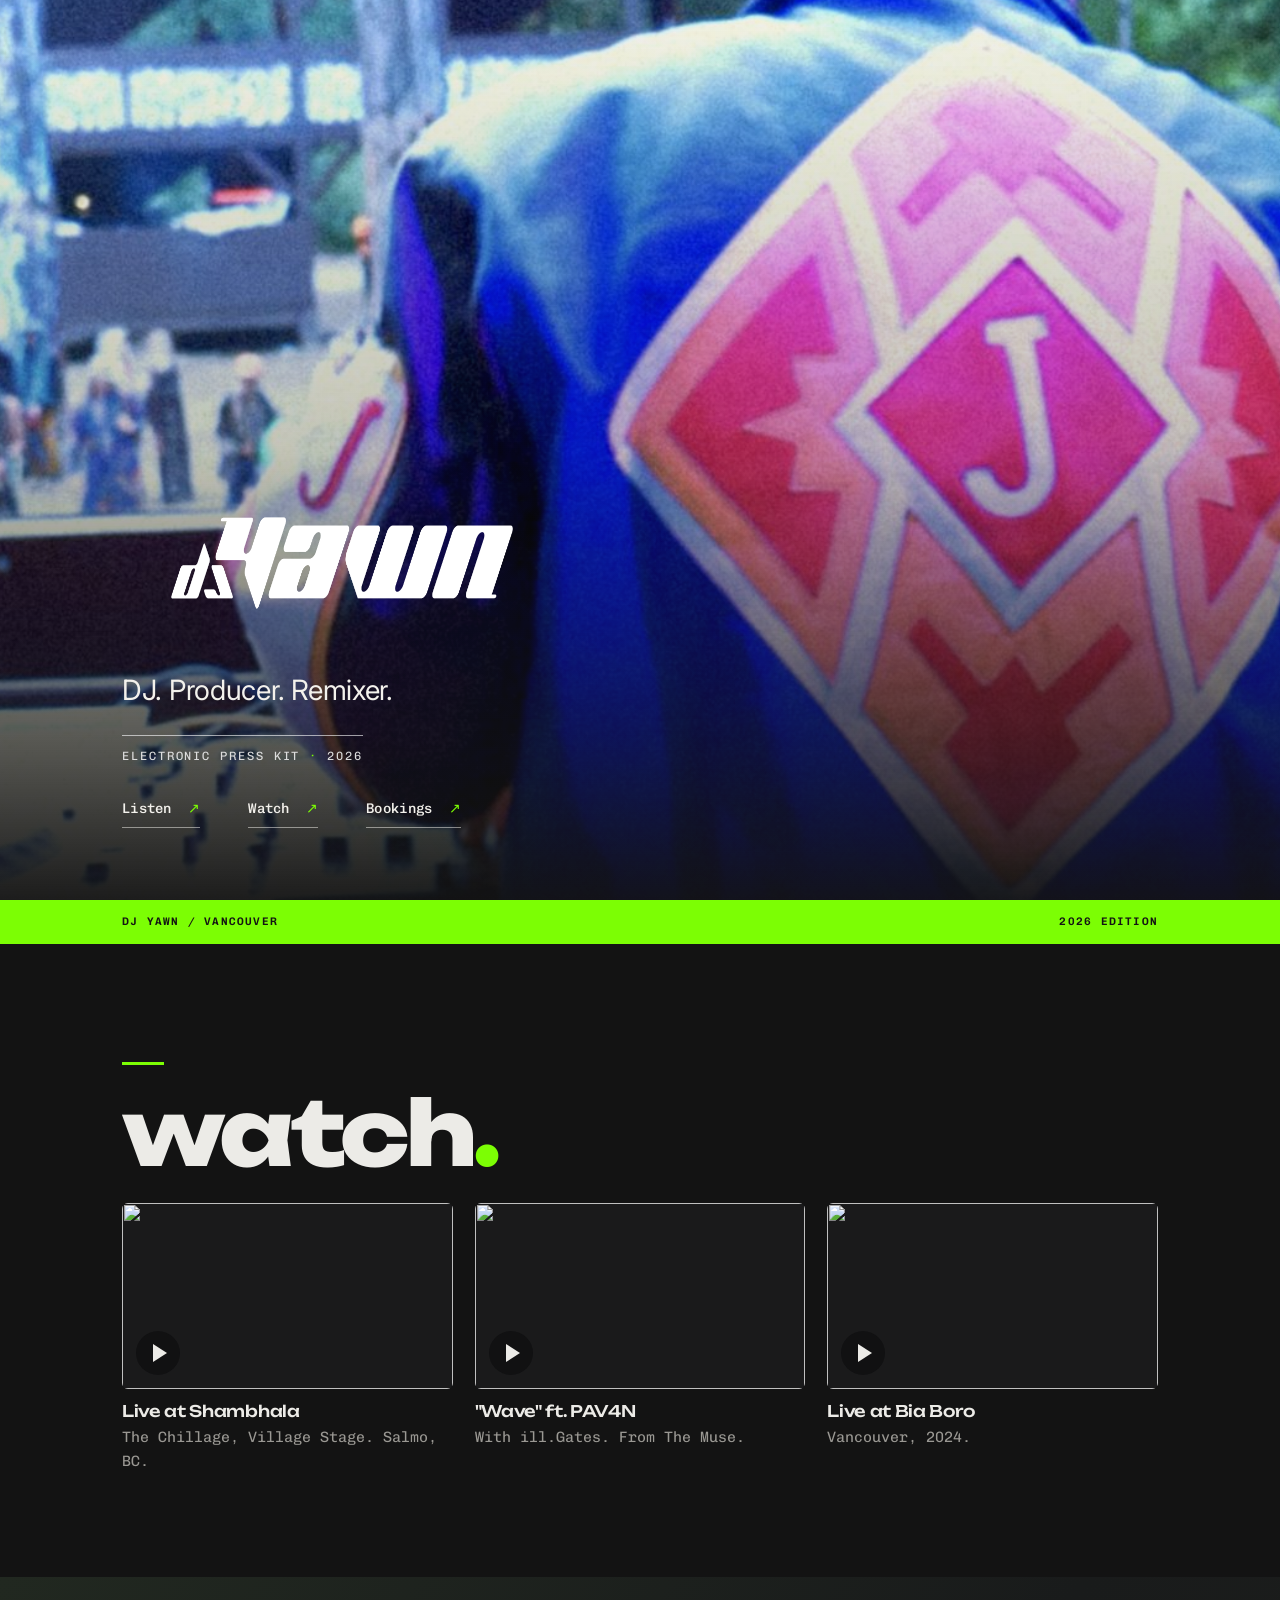
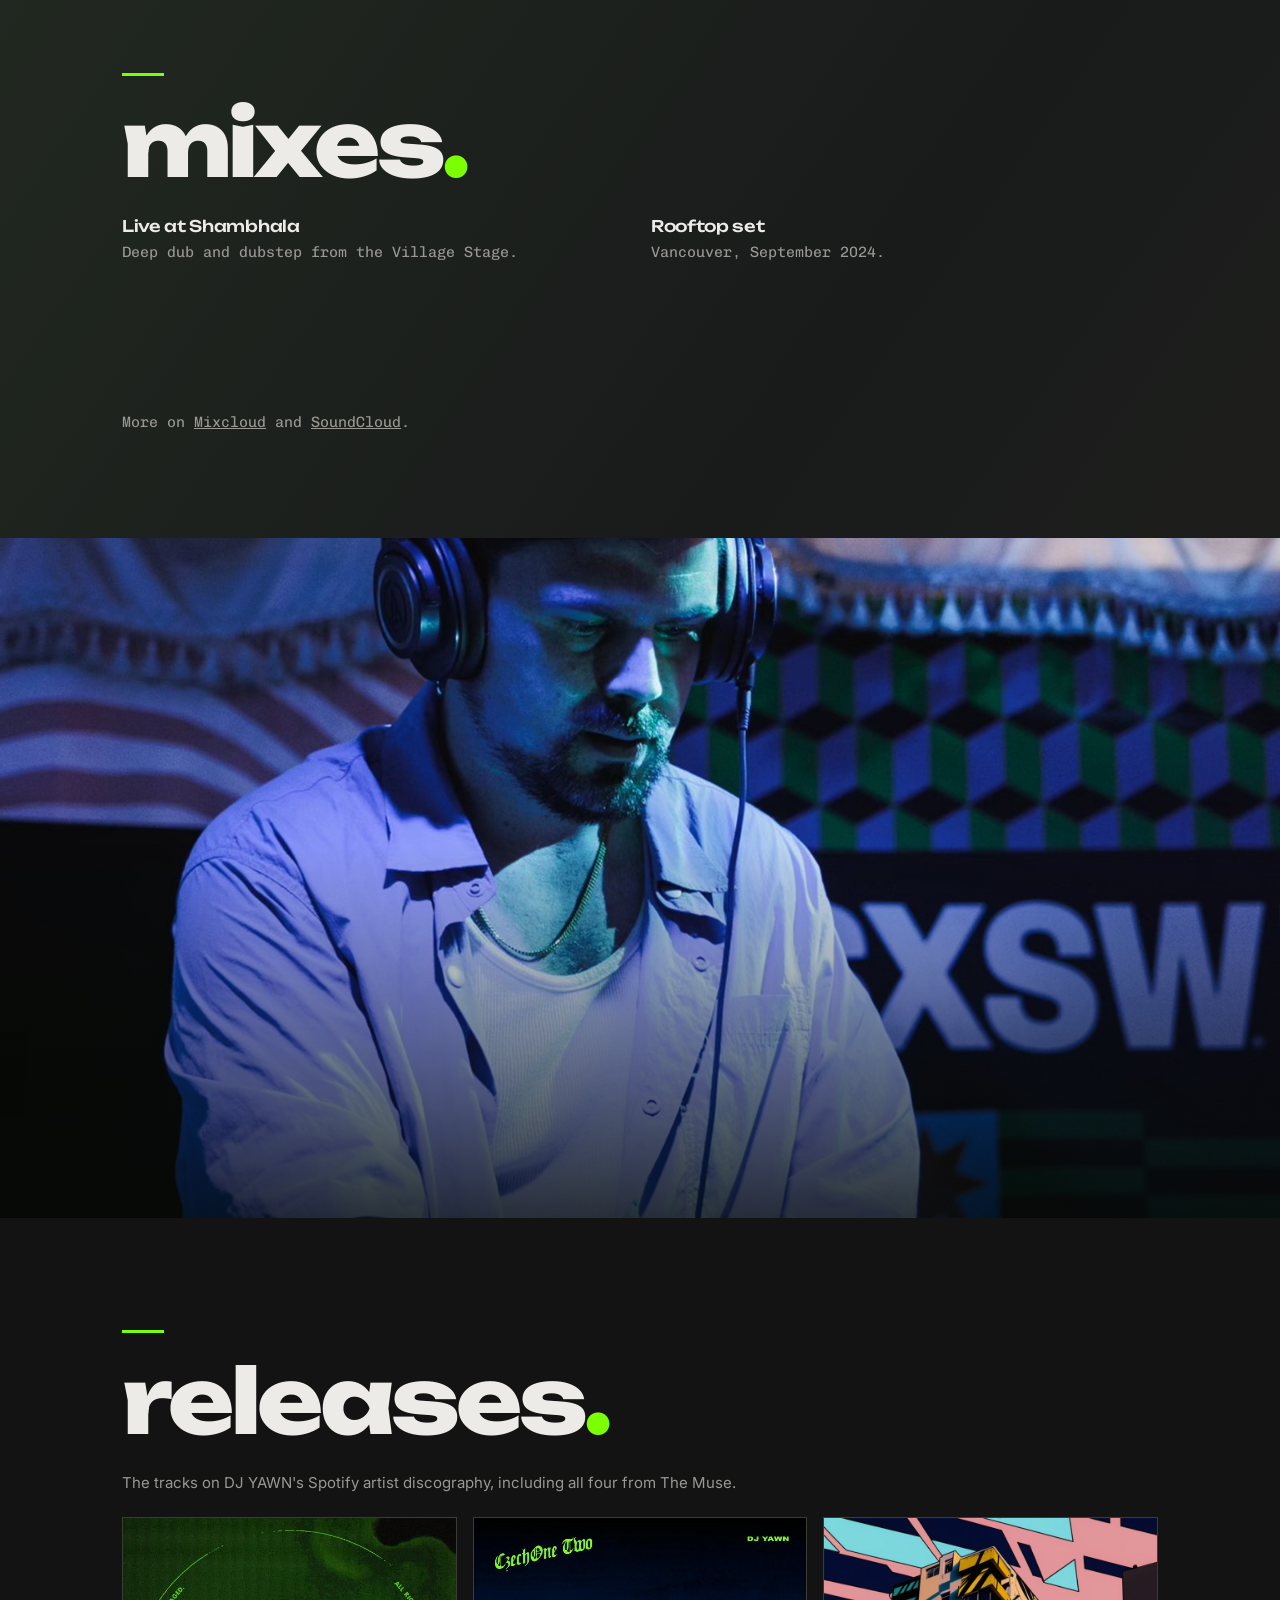
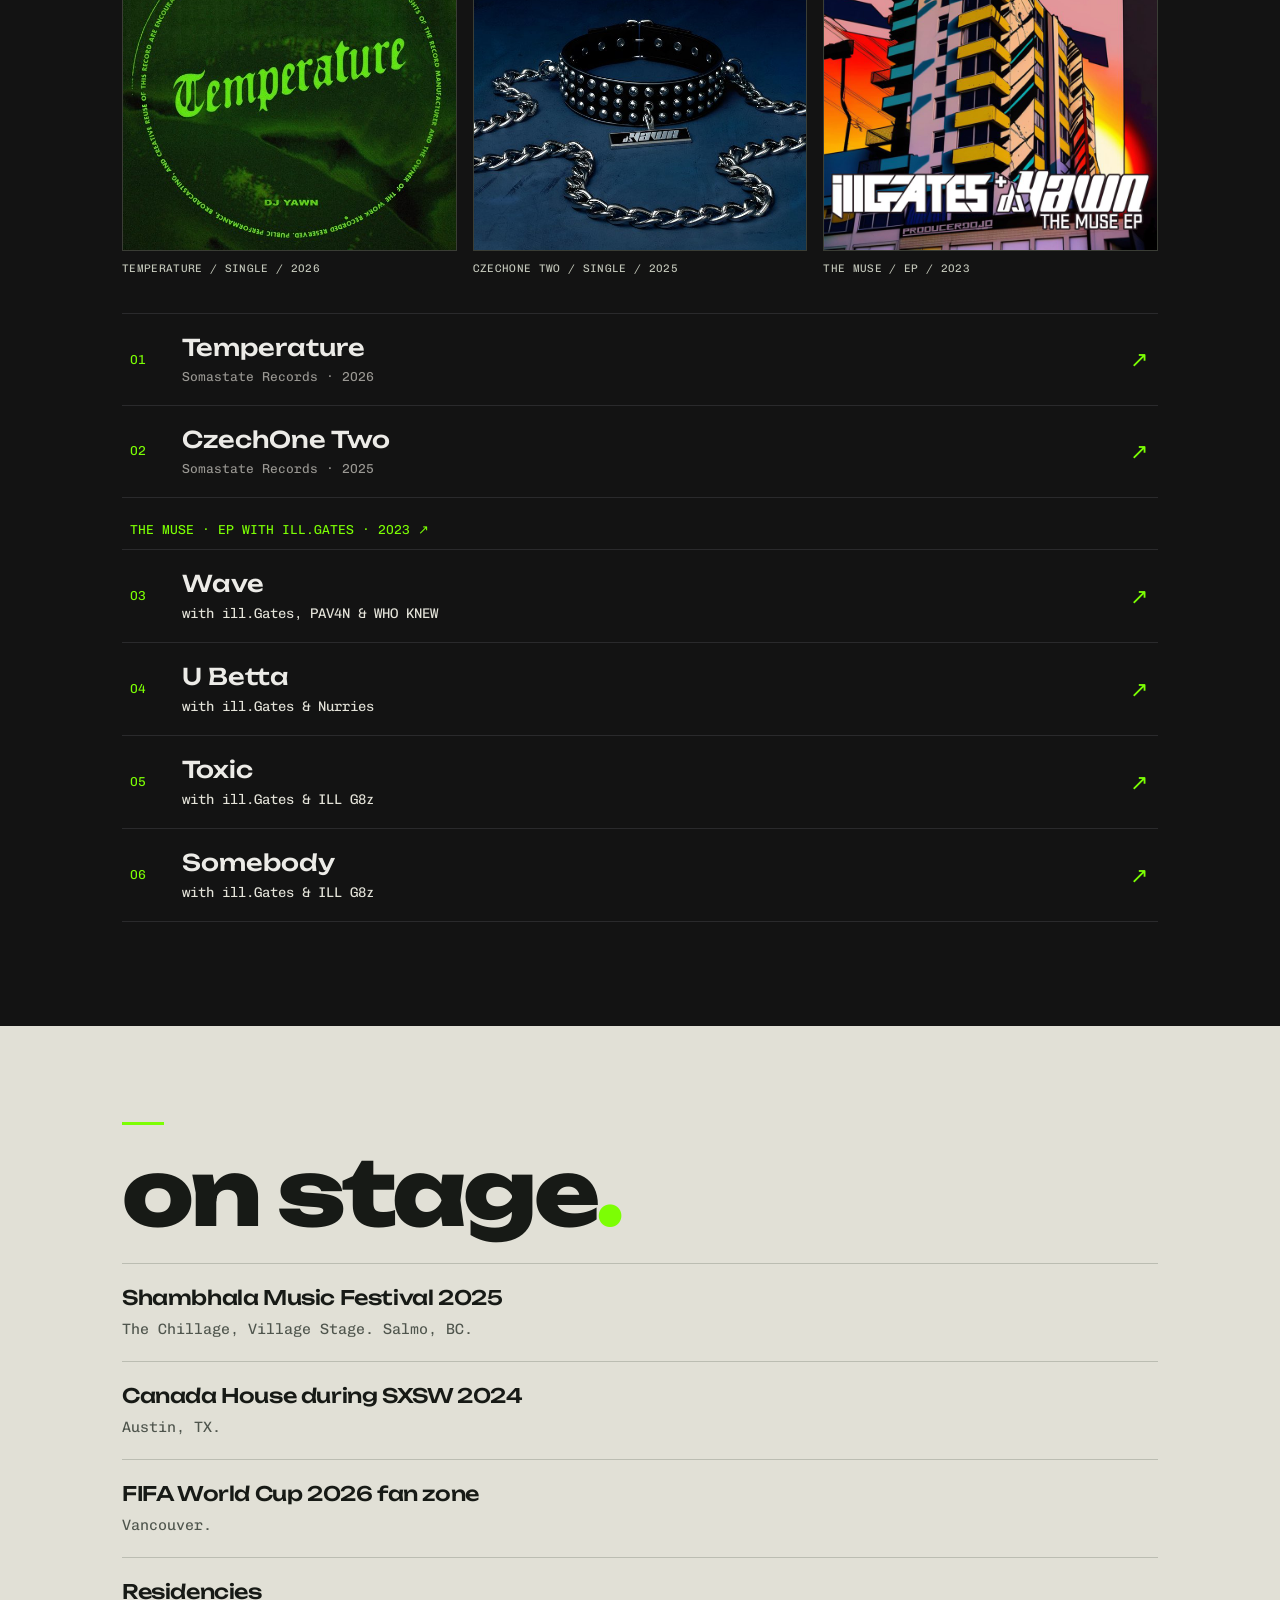
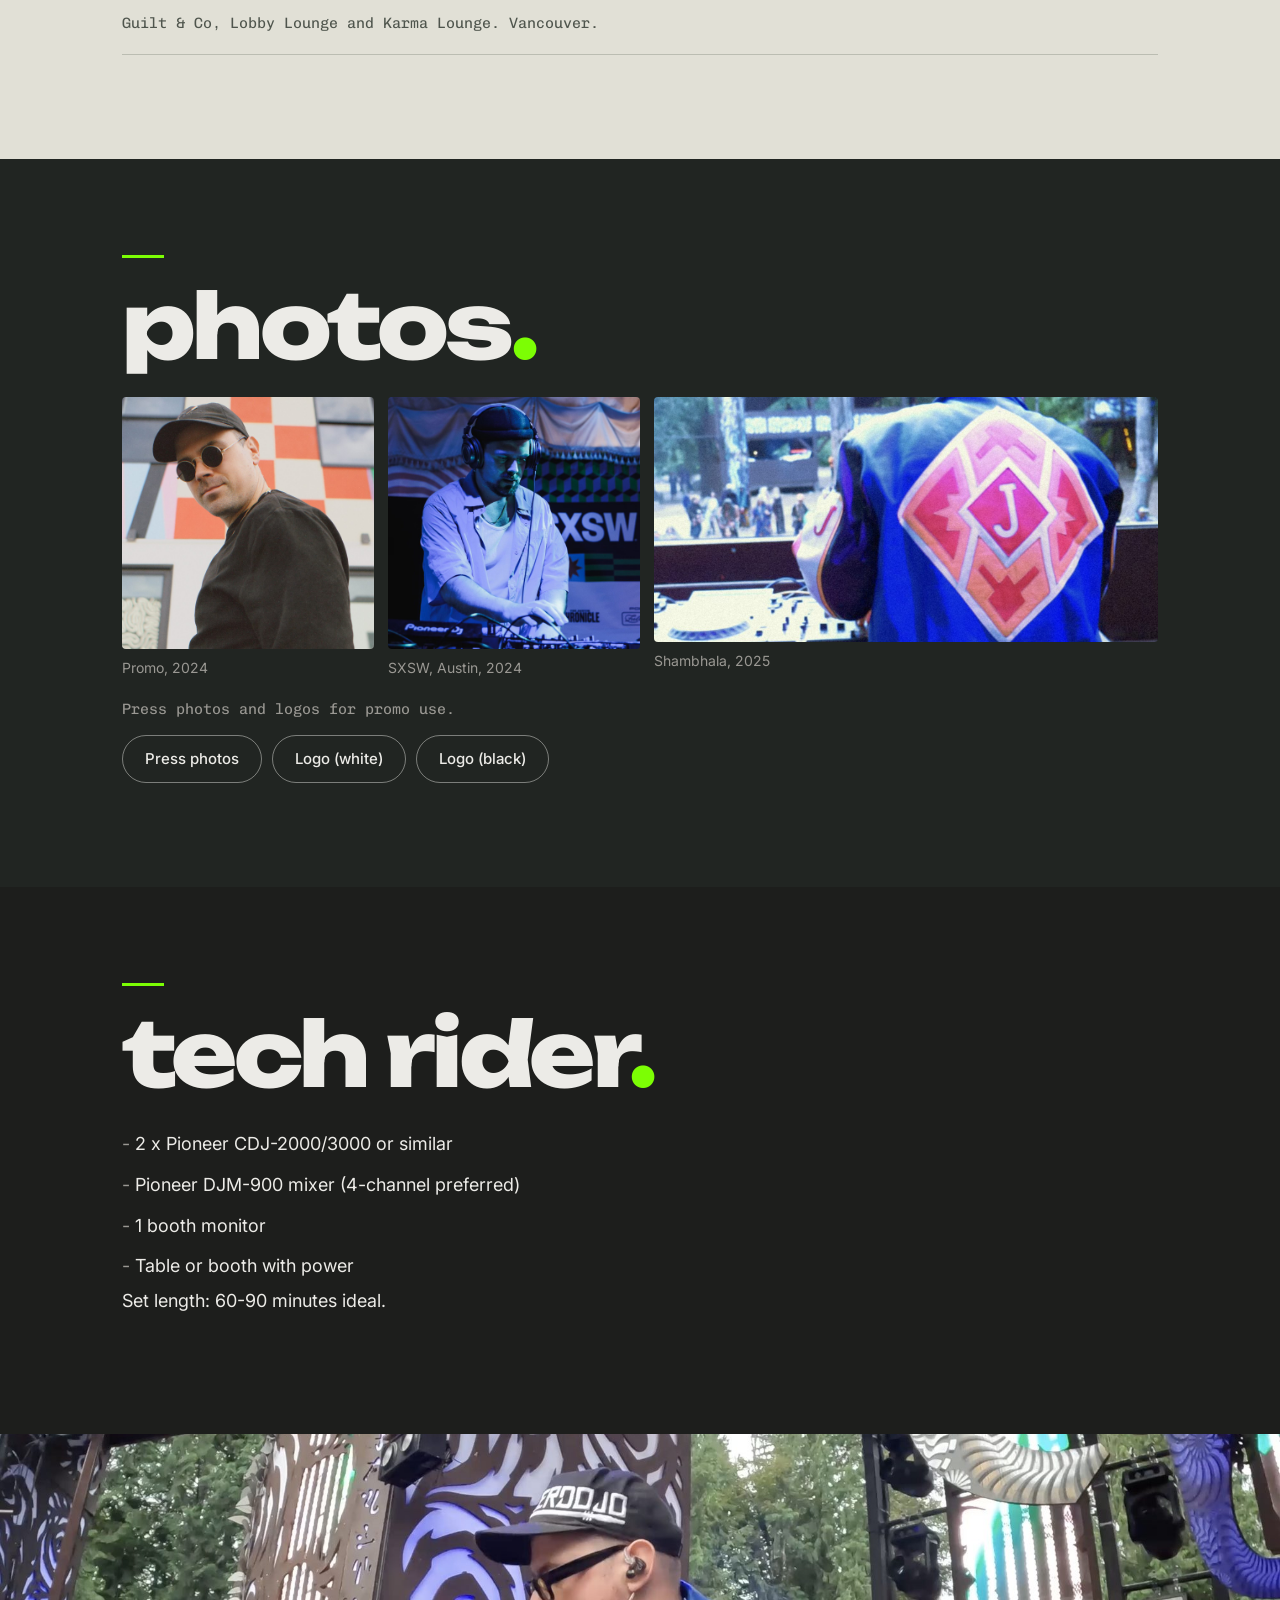
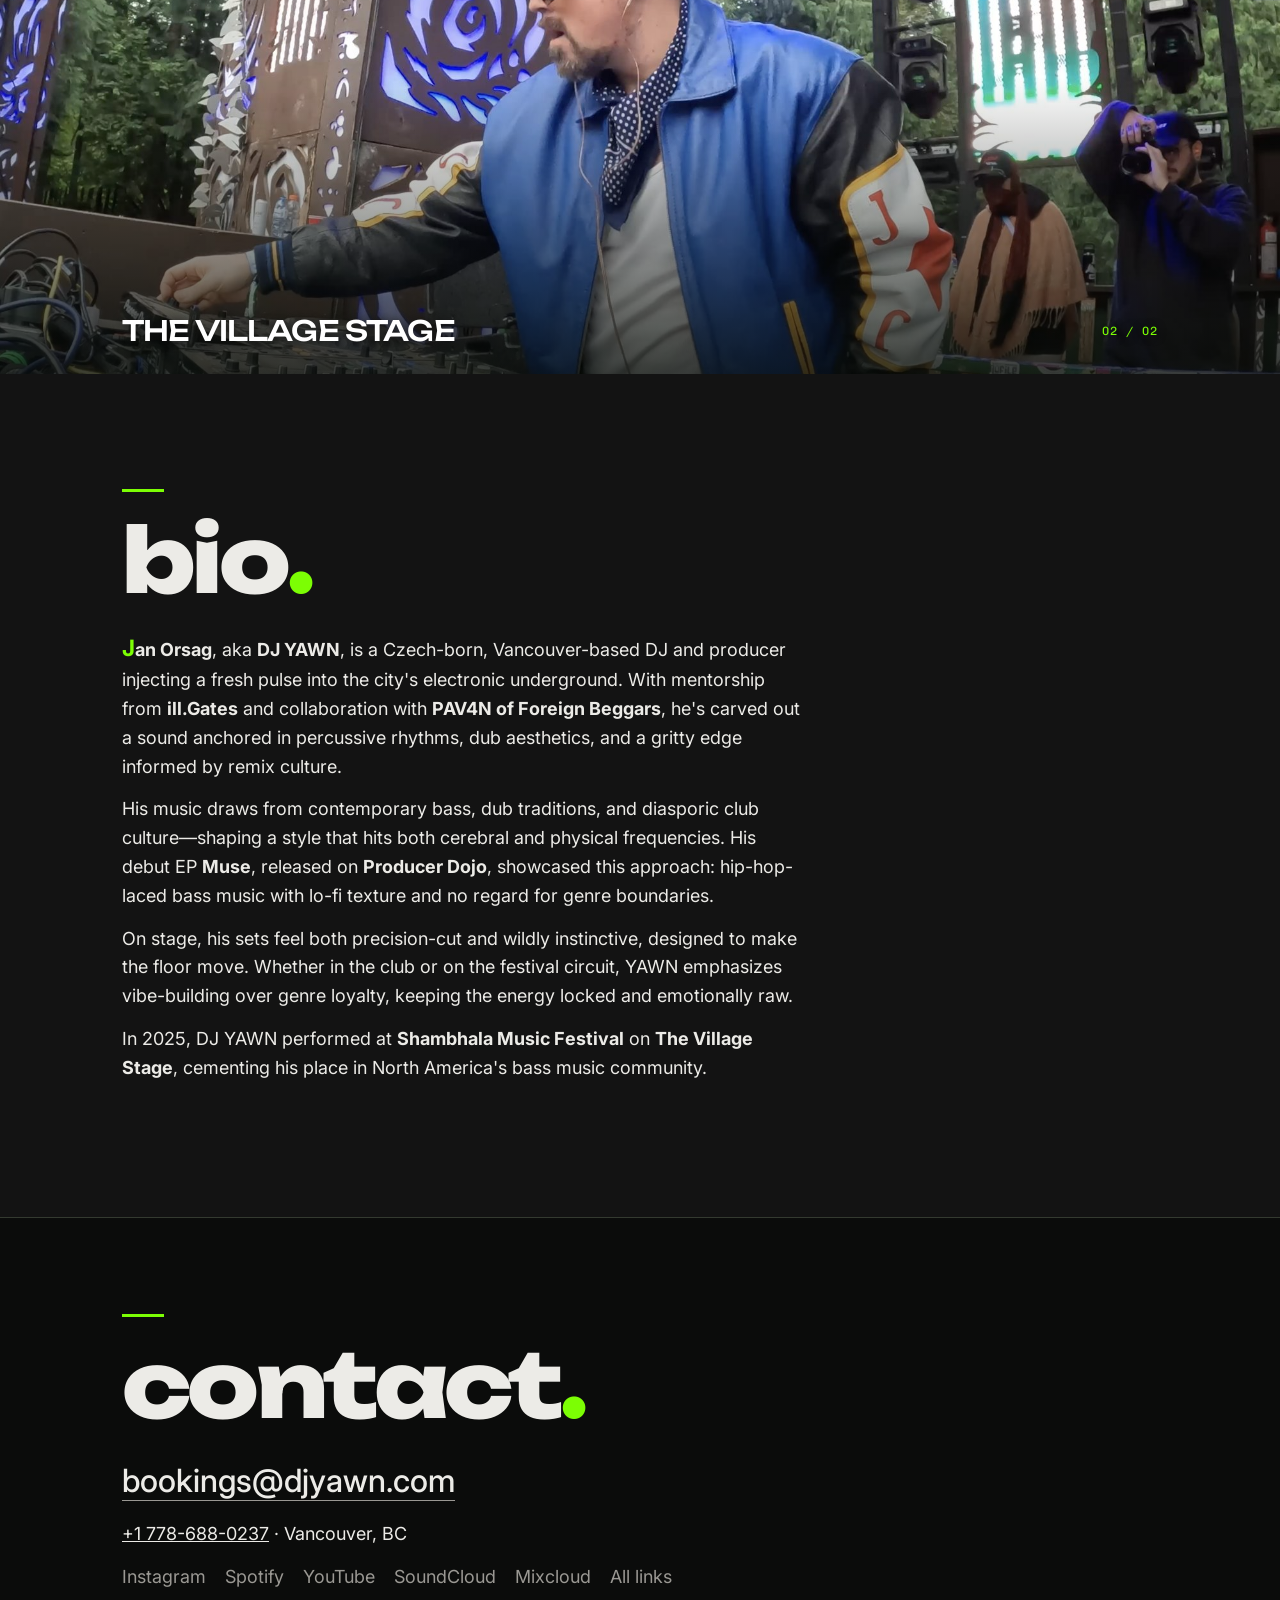
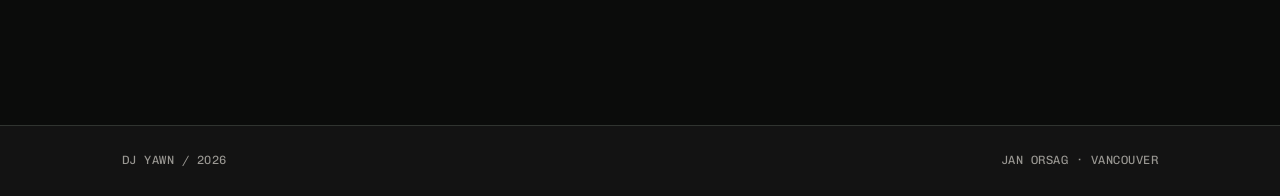
==== index.html @ 3540c104 "Remove On the decks caption from SXSW photo break Removed the photo break label from the DJ YAWN per" ====
<!doctype html>
<html lang="en">
<head>
  <meta charset="utf-8">
  <meta name="viewport" content="width=device-width, initial-scale=1">
  <title>DJ YAWN | Electronic Press Kit 2026</title>
  <meta name="description" content="DJ YAWN | Electronic Press Kit 2026. DJ. Producer. Remixer. Music production since 2010. Music, live sets, photos, rider and bookings.">
  <meta property="og:title" content="DJ YAWN | Electronic Press Kit 2026">
  <meta property="og:description" content="DJ. Producer. Remixer. Vancouver. Music production since 2010. Music, live sets, photos, rider and bookings.">
  <meta property="og:image" content="https://epk.djyawn.com/images/web/12-og-epk-2026.jpg">
  <meta property="og:image:width" content="1200">
  <meta property="og:image:height" content="630">
  <meta property="og:type" content="website">
  <meta name="twitter:card" content="summary_large_image">
  <meta name="theme-color" content="#0e0e0f">
  <link rel="icon" type="image/png" href="images/icons/YAWN Favicon.png">
  <link rel="preconnect" href="https://fonts.googleapis.com">
  <link rel="preconnect" href="https://fonts.gstatic.com" crossorigin>
  <link href="https://fonts.googleapis.com/css2?family=Unbounded:wght@500;800&family=Chivo+Mono:wght@300;400&family=Inter:wght@400;500;600&display=swap" rel="stylesheet">
  <link rel="stylesheet" href="style.css?v=4">
</head>
<body>

<header class="hero">
  <img class="hero-img" src="images/web/hero-jacket.jpg" alt="DJ YAWN in his J jacket at the decks, Shambhala 2025">
  <div class="hero-shade"></div>
  <div class="hero-text wrap">
    <img class="logo" src="images/logo/logo-white.png" alt="DJ YAWN">
    <p class="line">DJ. Producer. Remixer.</p>
    <p class="hero-edition">Electronic press kit <span>·</span> 2026</p>
    <nav class="hero-nav" aria-label="Explore press kit">
      <a href="#listen">Listen <span aria-hidden="true">↗</span></a>
      <a href="#watch">Watch <span aria-hidden="true">↗</span></a>
      <a href="mailto:bookings@djyawn.com">Bookings <span aria-hidden="true">↗</span></a>
    </nav>
  </div>
</header>

<main>
  <div class="edition-bar" aria-label="Press kit edition"><span>DJ YAWN / VANCOUVER</span><span>2026 EDITION</span></div>




  <section class="wrap" id="watch">
    <h2>Watch</h2>
    <div class="videos">
      <a class="video" href="https://www.youtube.com/watch?v=6DsUIGjuUIY" target="_blank" rel="noopener">
        <span class="thumb"><img src="https://img.youtube.com/vi/6DsUIGjuUIY/maxresdefault.jpg" alt="" loading="lazy"><i class="play"></i></span>
        <span class="cap"><b>Live at Shambhala</b>The Chillage, Village Stage. Salmo, BC.</span>
      </a>
      <a class="video" href="https://www.youtube.com/watch?v=wLp3BH0ySVg" target="_blank" rel="noopener">
        <span class="thumb"><img src="https://img.youtube.com/vi/wLp3BH0ySVg/maxresdefault.jpg" alt="" loading="lazy"><i class="play"></i></span>
        <span class="cap"><b>"Wave" ft. PAV4N</b>With ill.Gates. From The Muse.</span>
      </a>
      <a class="video" href="https://www.youtube.com/watch?v=vKWIeJe2o0I&amp;t=1232s" target="_blank" rel="noopener">
        <span class="thumb"><img src="https://img.youtube.com/vi/vKWIeJe2o0I/maxresdefault.jpg" alt="" loading="lazy"><i class="play"></i></span>
        <span class="cap"><b>Live at Bia Boro</b>Vancouver, 2024.</span>
      </a>
    </div>
  </section>

  <section class="wrap" id="listen">
    <h2>Mixes</h2>
    <div class="mixes">
      <div class="mix">
        <p class="cap"><b>Live at Shambhala</b>Deep dub and dubstep from the Village Stage.</p>
        <iframe title="Live at Shambhala" width="100%" height="120" loading="lazy" src="https://www.mixcloud.com/widget/iframe/?hide_cover=1&amp;feed=%2Fdjyawn%2Fdj-yawn-live-shambhala-music-festival-2025-deep-dub%2F" frameborder="0"></iframe>
      </div>
      <div class="mix">
        <p class="cap"><b>Rooftop set</b>Vancouver, September 2024.</p>
        <iframe title="Rooftop set, Vancouver" width="100%" height="120" loading="lazy" src="https://www.mixcloud.com/widget/iframe/?hide_cover=1&amp;feed=%2Fdjyawn%2Fdj-yawn-rooftop-dj-set-vancouver-09-24%2F" frameborder="0"></iframe>
      </div>
    </div>
    <p class="more">More on <a href="https://www.mixcloud.com/djyawn/" target="_blank" rel="noopener">Mixcloud</a> and <a href="https://soundcloud.com/djyawn" target="_blank" rel="noopener">SoundCloud</a>.</p>
  </section>

  <div class="photo-break photo-break-stage" role="img" aria-label="DJ YAWN performing at SXSW, Austin"></div>

  <section class="wrap" id="releases">
    <h2>Releases</h2>
    <p class="release-intro">The tracks on DJ YAWN's Spotify artist discography, including all four from The Muse.</p>
    <div class="discography">
      <div class="release-art"><img src="images/web/temperature.jpg" alt="Temperature cover artwork" loading="lazy"><span>TEMPERATURE / SINGLE / 2026</span></div>
      <div class="release-art"><img src="images/web/czechone-two.jpg" alt="CzechOne Two cover artwork" loading="lazy"><span>CZECHONE TWO / SINGLE / 2025</span></div>
      <div class="release-art release-art-muse"><img src="images/web/the-muse.jpg" alt="The Muse EP cover artwork, with ill.Gates" loading="lazy"><span>THE MUSE / EP / 2023</span></div>
    </div>
    <div class="tracks">
      <a class="track" href="https://open.spotify.com/track/7DOW6BHUWyj5j8xY5vMHd5" target="_blank" rel="noopener"><span class="track-no">01</span><span><b>Temperature</b><small>Somastate Records · 2026</small></span><span class="track-arrow" aria-hidden="true">↗</span></a>
      <a class="track" href="https://open.spotify.com/track/1JbWLXmPv89l6wstsWLU0y" target="_blank" rel="noopener"><span class="track-no">02</span><span><b>CzechOne Two</b><small>Somastate Records · 2025</small></span><span class="track-arrow" aria-hidden="true">↗</span></a>
      <div class="track-group"><a href="https://open.spotify.com/album/76GpzfKup7MQlifwL4ZG2M" target="_blank" rel="noopener">THE MUSE · EP WITH ILL.GATES · 2023 ↗</a></div>
      <a class="track" href="https://open.spotify.com/track/5q14damjvicpXFYn3YA3XW" target="_blank" rel="noopener"><span class="track-no">03</span><span><b>Wave</b><small class="credits">with ill.Gates, PAV4N &amp; WHO KNEW</small></span><span class="track-arrow" aria-hidden="true">↗</span></a>
      <a class="track" href="https://open.spotify.com/track/6QQ9si5lnKzHFs46KcCf19" target="_blank" rel="noopener"><span class="track-no">04</span><span><b>U Betta</b><small class="credits">with ill.Gates &amp; Nurries</small></span><span class="track-arrow" aria-hidden="true">↗</span></a>
      <a class="track" href="https://open.spotify.com/track/4NURkxbPwobCGsSyXm2UkU" target="_blank" rel="noopener"><span class="track-no">05</span><span><b>Toxic</b><small class="credits">with ill.Gates &amp; ILL G8z</small></span><span class="track-arrow" aria-hidden="true">↗</span></a>
      <a class="track" href="https://open.spotify.com/track/4nS3wnsvFMFYf2cM73hFbl" target="_blank" rel="noopener"><span class="track-no">06</span><span><b>Somebody</b><small class="credits">with ill.Gates &amp; ILL G8z</small></span><span class="track-arrow" aria-hidden="true">↗</span></a>
    </div>
  </section>

  <section class="wrap two" id="shows">
    <h2>On stage</h2>
    <ul class="list">
      <li><b>Shambhala Music Festival 2025</b><span>The Chillage, Village Stage. Salmo, BC.</span></li>
      <li><b>Canada House during SXSW 2024</b><span>Austin, TX.</span></li>
      <li><b>FIFA World Cup 2026 fan zone</b><span>Vancouver.</span></li>
      <li><b>Residencies</b><span>Guilt &amp; Co, Lobby Lounge and Karma Lounge. Vancouver.</span></li>
    </ul>
  </section>

  <section class="wrap" id="photos">
    <h2>Photos</h2>
    <div class="photos">
      <figure><img src="images/web/promo-2024.jpg" alt="DJ YAWN promo portrait, 2024" loading="lazy"><figcaption>Promo, 2024</figcaption></figure>
      <figure><img src="images/web/sxsw-2024.jpg" alt="DJ YAWN at SXSW, Austin, 2024" loading="lazy"><figcaption>SXSW, Austin, 2024</figcaption></figure>
      <figure class="wide"><img src="images/web/shambhala-2025.jpg" alt="DJ YAWN at Shambhala, 2025" loading="lazy"><figcaption>Shambhala, 2025</figcaption></figure>
    </div>
    <p class="more">Press photos and logos for promo use.</p>
    <nav class="actions left">
      <a class="btn" href="downloads/press-photos.zip" download>Press photos</a>
      <a class="btn" href="images/logo/logo-white.png" download>Logo (white)</a>
      <a class="btn" href="images/logo/logo-black.png" download>Logo (black)</a>
    </nav>
  </section>

  <section class="wrap two" id="rider">
    <h2>Tech rider</h2>
    <div>
      <ul class="plain">
        <li>2 x Pioneer CDJ-2000/3000 or similar</li>
        <li>Pioneer DJM-900 mixer (4-channel preferred)</li>
        <li>1 booth monitor</li>
        <li>Table or booth with power</li>
      </ul>
      <p>Set length: 60-90 minutes ideal.</p>
    </div>
  </section>

  <div class="photo-break photo-break-village" role="img" aria-label="DJ YAWN at the decks at Shambhala"><span class="photo-break-label">THE VILLAGE STAGE <em>02 / 02</em></span></div>

  <section class="wrap two" id="about">
    <h2>Bio</h2>
    <div>
      <p><strong>Jan Orsag</strong>, aka <strong>DJ YAWN</strong>, is a Czech-born, Vancouver-based DJ and producer injecting a fresh pulse into the city's electronic underground. With mentorship from <strong>ill.Gates</strong> and collaboration with <strong>PAV4N of Foreign Beggars</strong>, he's carved out a sound anchored in percussive rhythms, dub aesthetics, and a gritty edge informed by remix culture.</p>
      <p>His music draws from contemporary bass, dub traditions, and diasporic club culture—shaping a style that hits both cerebral and physical frequencies. His debut EP <strong>Muse</strong>, released on <strong>Producer Dojo</strong>, showcased this approach: hip-hop-laced bass music with lo-fi texture and no regard for genre boundaries.</p>
      <p>On stage, his sets feel both precision-cut and wildly instinctive, designed to make the floor move. Whether in the club or on the festival circuit, YAWN emphasizes vibe-building over genre loyalty, keeping the energy locked and emotionally raw.</p>
      <p>In 2025, DJ YAWN performed at <strong>Shambhala Music Festival</strong> on <strong>The Village Stage</strong>, cementing his place in North America's bass music community.</p>
    </div>
  </section>

  <section class="wrap two contact" id="contact">
    <h2>Contact</h2>
    <div>
      <p><a class="big" href="mailto:bookings@djyawn.com">bookings@djyawn.com</a></p>
      <p><a href="tel:+17786880237">+1 778-688-0237</a> · Vancouver, BC</p>
      <p class="socials"><a href="https://instagram.com/dj.yawn" target="_blank" rel="noopener">Instagram</a> <a href="https://open.spotify.com/artist/1whCaRyOBdvIWcvHzq225q" target="_blank" rel="noopener">Spotify</a> <a href="https://www.youtube.com/@djyawn" target="_blank" rel="noopener">YouTube</a> <a href="https://soundcloud.com/djyawn" target="_blank" rel="noopener">SoundCloud</a> <a href="https://www.mixcloud.com/djyawn/" target="_blank" rel="noopener">Mixcloud</a> <a href="https://links.djyawn.com" target="_blank" rel="noopener">All links</a></p>
    </div>
  </section>

</main>

<footer class="foot wrap"><span>DJ YAWN / 2026</span><span>Jan Orsag · Vancouver</span></footer>

<script>
  if (!window.matchMedia('(prefers-reduced-motion: reduce)').matches) {
    const hero = document.querySelector('.hero');
    let ticking = false;
    window.addEventListener('scroll', () => {
      if (ticking) return;
      ticking = true;
      requestAnimationFrame(() => {
        hero.style.setProperty('--hero-scroll', Math.min(window.scrollY, hero.offsetHeight) + 'px');
        ticking = false;
      });
    }, { passive: true });
  }
</script>
</body>
</html>
---- style.css ----
:root{--bg:#0e0e0f;--fg:#ecebe7;--dim:#9a9893;--line:#2a2a2c;--accent:#e8e4da}
*{box-sizing:border-box}
html{scroll-behavior:smooth}
body{margin:0;background:var(--bg);color:var(--fg);font:400 17px/1.6 Inter,system-ui,-apple-system,Segoe UI,Roboto,sans-serif;-webkit-font-smoothing:antialiased}
a{color:inherit}
img{display:block;max-width:100%}
.wrap{max-width:1080px;margin:0 auto;padding:0 22px}
h2{font:400 34px/1 "Bebas Neue",Impact,sans-serif;letter-spacing:.02em;margin:0 0 22px}
section.wrap{padding-top:64px}
section+section{border-top:0}
.kicker{font-size:13px;letter-spacing:.08em;text-transform:uppercase;color:var(--dim);margin:0 0 6px}

/* hero */
.hero{position:relative;min-height:clamp(520px,88vh,820px);display:flex;align-items:flex-end;overflow:hidden}
.hero-img{position:absolute;inset:0;width:100%;height:100%;object-fit:cover;object-position:60% 40%}
.hero-shade{position:absolute;inset:0;background:linear-gradient(180deg,rgba(14,14,15,.15) 0%,rgba(14,14,15,.35) 45%,rgba(14,14,15,.95) 100%)}
.hero-text{position:relative;width:100%;padding-bottom:48px}
.logo{width:min(320px,62vw);height:auto;margin:0 0 14px}
.line{font-size:20px;margin:0 0 22px;color:#f3f1ec}
.actions{display:flex;gap:10px;flex-wrap:wrap}
.btn{display:inline-flex;align-items:center;min-height:44px;padding:0 18px;border:1px solid rgba(236,235,231,.45);border-radius:999px;text-decoration:none;font-size:15px;font-weight:500}
.btn:hover{border-color:var(--fg)}
.btn-solid{background:var(--fg);color:var(--bg);border-color:var(--fg)}

section.news{padding-top:36px}
.news-line{margin:0;font-size:18px;color:var(--fg)}
.news-line strong{font-weight:600}

.two{display:grid;gap:8px}
.two p{margin:0 0 14px;max-width:62ch}
.short{margin-top:10px;color:var(--dim)}
.short summary{cursor:pointer;font-size:15px}
.short p{margin-top:8px}

.videos{display:grid;gap:22px}
.video{text-decoration:none}
.thumb{position:relative;display:block;aspect-ratio:16/9;overflow:hidden;border-radius:6px;background:#1a1a1b}
.thumb img{width:100%;height:100%;object-fit:cover;transition:transform .4s}
.video:hover .thumb img{transform:scale(1.02)}
.play{position:absolute;left:14px;bottom:14px;width:44px;height:44px;border-radius:50%;background:rgba(14,14,15,.7)}
.play:after{content:"";position:absolute;left:17px;top:13px;border-left:14px solid var(--fg);border-top:9px solid transparent;border-bottom:9px solid transparent}
.cap{display:block;margin:10px 0 0;color:var(--dim);font-size:15px}
.cap b{display:block;color:var(--fg);font-weight:600;font-size:16px}

.mixes{display:grid;gap:22px}
.mix .cap{margin:0 0 8px}
.mix iframe{border-radius:6px;display:block}
.more{color:var(--dim);font-size:15px;margin:18px 0 0}

.releases{display:grid;grid-template-columns:repeat(2,1fr);gap:22px}
.rel{margin:0;text-decoration:none}
.rel img{width:100%;aspect-ratio:1;object-fit:cover;border-radius:4px}
.rel figcaption,.figcap{display:block;margin-top:10px;color:var(--dim);font-size:14px;line-height:1.45}
.rel b{display:block;color:var(--fg);font-weight:600;font-size:16px}

.list,.plain{list-style:none;margin:0;padding:0}
.list li{padding:14px 0;border-top:1px solid var(--line)}
.list li:last-child{border-bottom:1px solid var(--line)}
.list b{display:block;font-weight:600}
.list span{color:var(--dim);font-size:15px}
.plain li{padding:6px 0}
.plain li:before{content:"-  ";color:var(--dim)}

.photos{display:grid;grid-template-columns:1fr 1fr;gap:14px}
.photos figure{margin:0}
.photos img{width:100%;aspect-ratio:1;object-fit:cover;border-radius:4px}
.photos .wide{grid-column:1/-1}
.photos .wide img{aspect-ratio:16/9}
.photos figcaption{color:var(--dim);font-size:14px;margin-top:8px}
.actions.left{margin-top:14px}

.contact .big{font-size:24px;font-weight:500;text-decoration:none;border-bottom:1px solid var(--dim)}
.socials a{margin-right:14px;color:var(--dim);text-decoration:none;white-space:nowrap}
.socials a:hover{color:var(--fg)}

.foot{padding:72px 22px 40px;color:var(--dim);font-size:14px}

@media (min-width:768px){
  body{font-size:18px}
  section.wrap{padding-top:96px}
  h2{font-size:44px}
  .two{grid-template-columns:260px 1fr;gap:40px}
  .videos{grid-template-columns:repeat(3,1fr)}
  .mixes{grid-template-columns:1fr 1fr}
  .releases{grid-template-columns:repeat(4,1fr)}
  .photos{grid-template-columns:1fr 1fr 2fr}
  .photos .wide{grid-column:auto}
  .photos .wide img{aspect-ratio:2.05/1}
  .hero-text{padding-bottom:72px}
  .line{font-size:24px}
}

/* 2026 polish: bigger type, more air */
h2{font-size:clamp(48px,11vw,64px);line-height:.9;letter-spacing:0;margin-bottom:28px}
section.wrap{padding-top:88px}
.hero{min-height:clamp(560px,100svh,960px)}
.logo{width:min(440px,78vw)}
.line{letter-spacing:-.01em}
.btn{min-height:48px;padding:0 22px}
.list li{padding:18px 0}
.list b{font-size:20px;letter-spacing:-.01em}
@media (min-width:768px){
  section.wrap{padding-top:140px}
  h2{font-size:clamp(72px,8vw,112px)}
  .line{font-size:28px}
  .two{grid-template-columns:320px 1fr}
}

/* v3: character + color */
:root{--blue:#7cfe04;--bg:#131313;--slate:#4b5c66}
body{background:radial-gradient(1100px 650px at 90% -10%,rgba(124,254,4,.07),transparent 60%),radial-gradient(900px 700px at -10% 45%,rgba(75,92,102,.35),transparent 65%),var(--bg);background-attachment:fixed}
h2{font-family:Unbounded,system-ui,sans-serif;font-weight:800;text-transform:lowercase;letter-spacing:-.04em;line-height:.95;font-size:clamp(40px,10vw,56px)}
h2:after{content:".";color:var(--blue)}
.kicker{color:var(--blue);font-weight:600}
.rel b,.cap b,.list b{font-family:Unbounded,system-ui,sans-serif;font-weight:500;letter-spacing:-.02em}
.rel b{font-size:17px;margin-bottom:2px}
.rel img{border-radius:10px;transition:transform .35s}
.rel:hover img{transform:translateY(-4px) rotate(-.6deg)}
.news-line strong{color:#fff}
.btn-solid{background:var(--blue);border-color:var(--blue);color:#131313;font-weight:600}
.hero-img{object-position:50% 35%}
.hero-shade{background:linear-gradient(180deg,rgba(19,19,19,.05) 0%,rgba(19,19,19,.25) 50%,rgba(19,19,19,.96) 100%)}
.list li{border-color:rgba(255,255,255,.08)}
.list li:hover b{color:var(--blue)}
@media (min-width:768px){h2{font-size:clamp(64px,7vw,96px)}}
@media (max-width:767px){.hero-img{object-position:66% 30%}}
/* v3 fix: headings sit above content, never beside it */
@media (min-width:768px){.two{grid-template-columns:1fr;gap:0}.two>h2,.two>div:first-child{max-width:none}}
h2{overflow-wrap:normal;word-break:normal;max-width:100%}
/* brand guide: Chivo Mono for subheads */
.kicker,.cap,.rel figcaption,.figcap,.list span,.more,.short summary{font-family:"Chivo Mono",ui-monospace,monospace;font-weight:400;letter-spacing:0}
.kicker{letter-spacing:.06em}
/* palette blue #4a669f, used sparingly: hover states + a hint in the side glow */
body{background:radial-gradient(1100px 650px at 90% -10%,rgba(124,254,4,.07),transparent 60%),radial-gradient(900px 700px at -10% 45%,rgba(74,102,159,.22),transparent 65%),var(--bg);background-attachment:fixed}
.list li:hover b{color:#4a669f}
a:hover{text-decoration-color:#4a669f}
.more a:hover,.socials a:hover{color:#4a669f}

/* Hero depth and clean text navigation. Motion is off when the viewer asks for less. */
.hero{isolation:isolate;min-height:clamp(560px,100svh,960px)}
.hero-img{height:116%;top:-8%;bottom:auto;transform:translate3d(0,calc(var(--hero-scroll,0px) * .16),0);will-change:transform}
.hero-nav{display:flex;gap:clamp(20px,4vw,48px);flex-wrap:wrap;align-items:center}
.hero-nav a{color:#f3f1ec;text-decoration:none;border-bottom:1px solid rgba(243,241,236,.5);padding:9px 0;font:500 14px/1.3 "Chivo Mono",monospace;letter-spacing:.02em}
.hero-nav a span{color:var(--blue);padding-left:8px}
.hero-nav a:hover,.hero-nav a:focus-visible{border-bottom-color:var(--blue)}
.release-intro{color:var(--dim);font-size:15px;margin:0 0 22px}
.tracks{border-top:1px solid var(--line)}
.track{display:grid;grid-template-columns:38px 1fr 20px;gap:14px;align-items:center;padding:18px 8px;border-bottom:1px solid var(--line);text-decoration:none;transition:background .2s}
.track:hover{background:rgba(124,254,4,.06)}
.track-no,.track-arrow,.track-group{color:var(--blue);font:400 13px/1.5 "Chivo Mono",monospace}
.track b{display:block;font:500 clamp(17px,2vw,23px)/1.35 Unbounded,sans-serif}
.track small{display:block;color:var(--dim);font:400 13px/1.5 "Chivo Mono",monospace;margin-top:4px}
.track-arrow{font-size:22px}
.track-group{padding:22px 8px 10px;border-bottom:1px solid var(--line)}
.track-group a{color:var(--blue);text-decoration:none}
@media (prefers-reduced-motion:reduce){.hero-img{transform:none!important;will-change:auto}}
@media (max-width:767px){.hero-img{height:130%;top:-15%}.hero-nav{gap:18px}.track{grid-template-columns:28px 1fr 20px;gap:10px}}

/* 2026 edition: editorial pacing rather than one continuous stack */
:root{--acid:#7cfe04;--paper:#e6e4db}
.edition-bar{display:flex;justify-content:space-between;gap:20px;padding:15px max(22px,calc((100vw - 1036px)/2));background:var(--acid);color:#141513;font:600 11px/1.3 "Chivo Mono",monospace;letter-spacing:.11em}
.hero-edition{display:inline-block;margin:0 0 26px;padding-top:13px;border-top:1px solid rgba(255,255,255,.6);font:400 12px/1.3 "Chivo Mono",monospace;text-transform:uppercase;letter-spacing:.16em;color:#ddd}
.hero-edition span{color:var(--acid)}
main{overflow:hidden}
main>section.wrap{position:relative;padding-top:96px;padding-bottom:104px}
main>section.wrap h2{position:relative}
main>section.wrap h2:before{content:"";display:block;width:42px;height:3px;background:var(--acid);margin-bottom:25px}
main>#watch{padding-top:118px}
main>#listen,main>#photos,main>#rider{max-width:none;padding-left:max(22px,calc((100vw - 1036px)/2));padding-right:max(22px,calc((100vw - 1036px)/2));background:#1d1e1c}
main>#listen{background:linear-gradient(125deg,#212820 0%,#191b1b 65%,#1d1e1c 100%)}
main>#photos{background:#212522}
main>#releases{padding-top:112px}
main>#shows{background:#e1e0d6;color:#171a16;max-width:none;padding-left:max(22px,calc((100vw - 1036px)/2));padding-right:max(22px,calc((100vw - 1036px)/2))}
main>#shows h2{color:#171a16}
main>#shows .list li{border-color:#bbbdb2}
main>#shows .list span{color:#4f554d}
main>#shows .list li:hover b{color:#394d25}
main>#about{padding-top:115px;padding-bottom:120px}
main>#about p:first-child:first-letter{font-size:1.25em;color:var(--acid)}
main>#contact{background:#0b0c0b;max-width:none;padding-left:max(22px,calc((100vw - 1036px)/2));padding-right:max(22px,calc((100vw - 1036px)/2));padding-bottom:120px;border-top:1px solid #343a30}
main>#contact .big{font-size:clamp(18px,3vw,32px);overflow-wrap:anywhere}
.photo-break{height:clamp(360px,65vw,680px);position:relative;background-color:#252725;background-repeat:no-repeat;background-size:cover;background-position:center;display:flex;align-items:flex-end}
.photo-break:after{content:"";position:absolute;inset:0;background:linear-gradient(180deg,transparent 45%,rgba(5,9,5,.78));pointer-events:none}
.photo-break-stage{background-image:url('images/web/11-broll-sxsw.jpg');background-position:center 37%}
.photo-break-village{height:clamp(340px,50vw,540px);background-image:url('images/web/hero-shambhala.jpg');background-position:center 50%}
.photo-break-label{position:relative;z-index:1;width:min(1036px,calc(100% - 44px));margin:0 auto 26px;display:flex;justify-content:space-between;align-items:center;color:#fff;font:500 clamp(16px,2.5vw,28px)/1.2 Unbounded,sans-serif;text-transform:uppercase;letter-spacing:-.03em;text-shadow:0 1px 10px #111}
.photo-break-label em{font:400 12px/1.4 "Chivo Mono",monospace;font-style:normal;color:var(--acid);letter-spacing:.08em}
.foot{max-width:none;display:flex;justify-content:space-between;gap:16px;padding:25px max(22px,calc((100vw - 1036px)/2));border-top:1px solid #303430;font-family:"Chivo Mono",monospace;font-size:12px;text-transform:uppercase;letter-spacing:.04em}
@media(max-width:767px){
  main>section.wrap{padding-top:72px;padding-bottom:78px}
  main>#watch,main>#releases,main>#about{padding-top:78px}
  main>#about,main>#contact{padding-bottom:88px}
  .photo-break-stage{background-position:50% 42%}
  .photo-break-village{background-position:50% 45%}
  .photo-break-label{font-size:16px}
  .edition-bar{font-size:9px;letter-spacing:.04em}
  .foot{flex-direction:column}
}

/* Artwork and collaborator credits are part of the discography, not hidden on mobile. */
.discography{display:grid;grid-template-columns:repeat(3,minmax(0,1fr));gap:16px;margin:0 0 36px}
.release-art{min-width:0}
.release-art img{width:100%;aspect-ratio:1;object-fit:cover;border:1px solid #3a3d35}
.release-art span{display:block;margin-top:10px;color:#c4c8bb;font:400 11px/1.45 "Chivo Mono",monospace;letter-spacing:.03em}
.track small.credits{color:#e4e3d9;font-size:14px}
@media(max-width:767px){.discography{gap:8px}.release-art span{font-size:9px;line-height:1.35}.track small.credits{font-size:12px;color:#e2e3d9}}
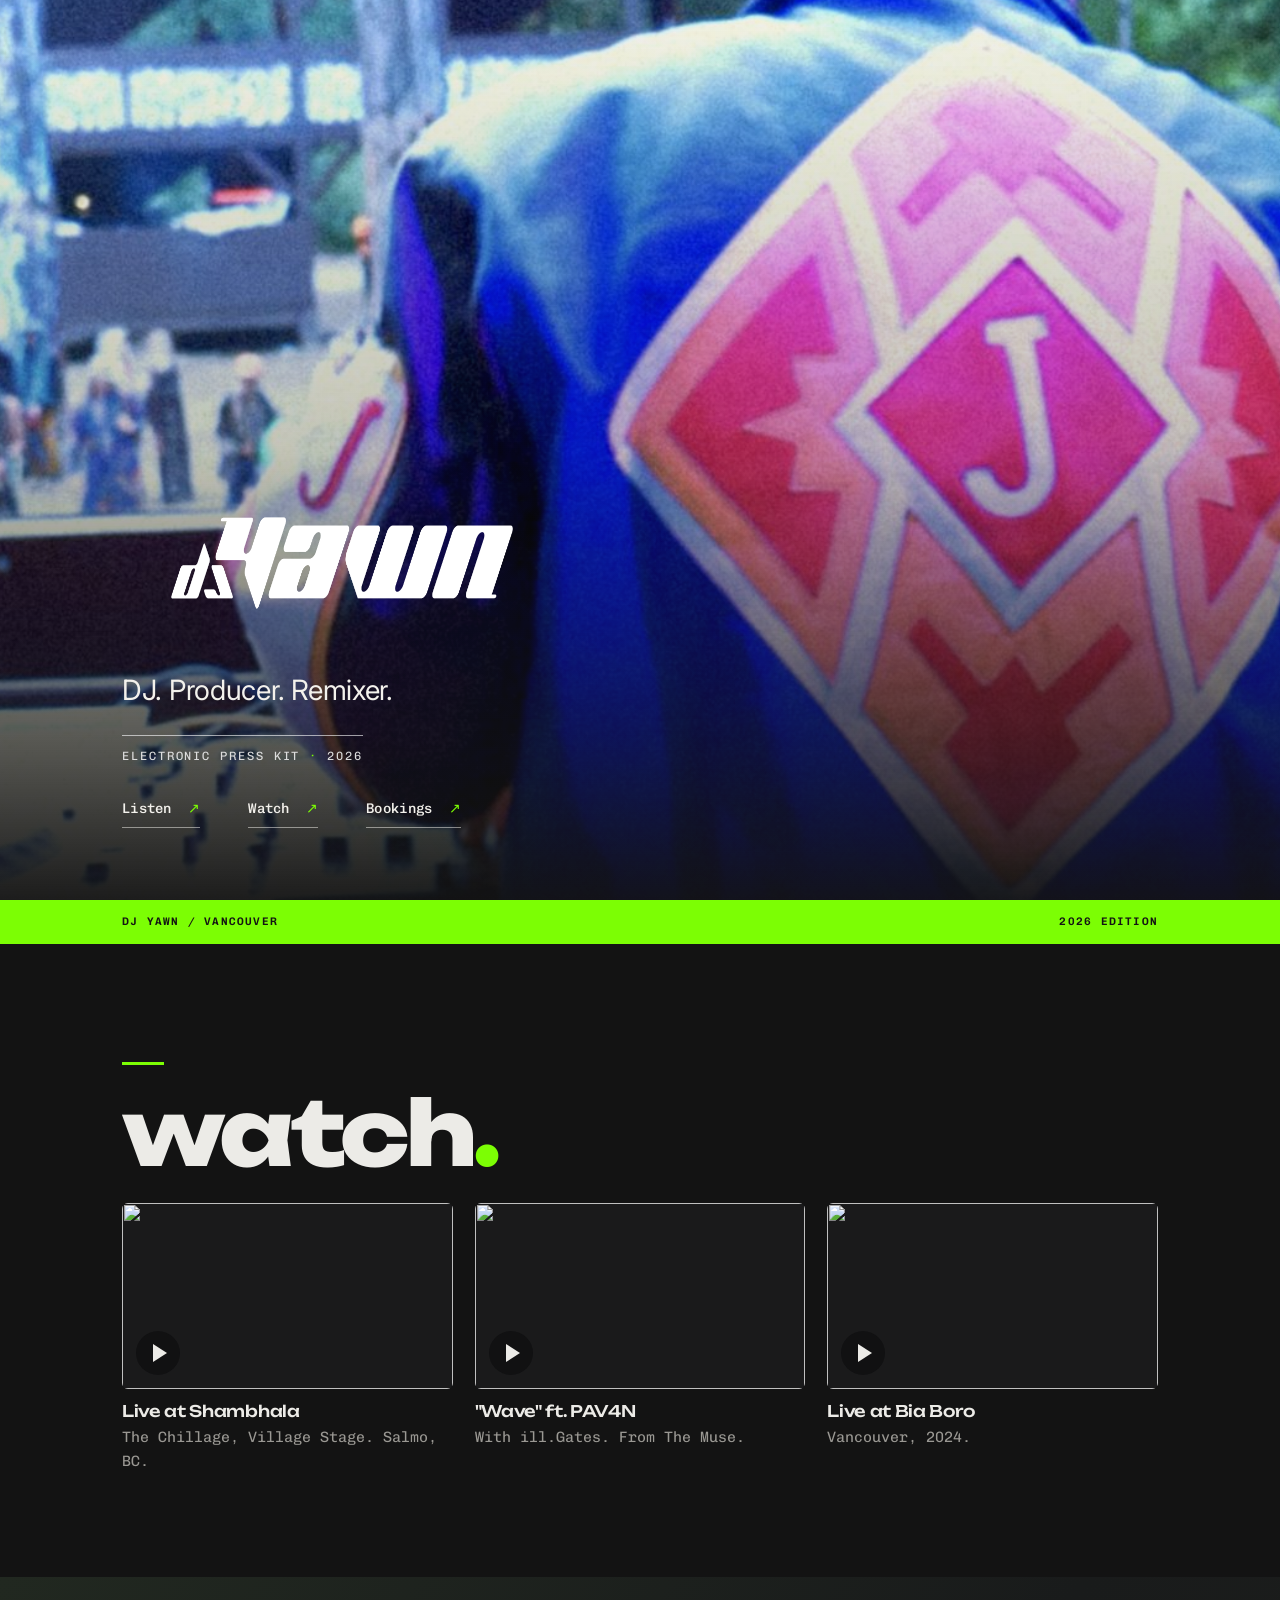
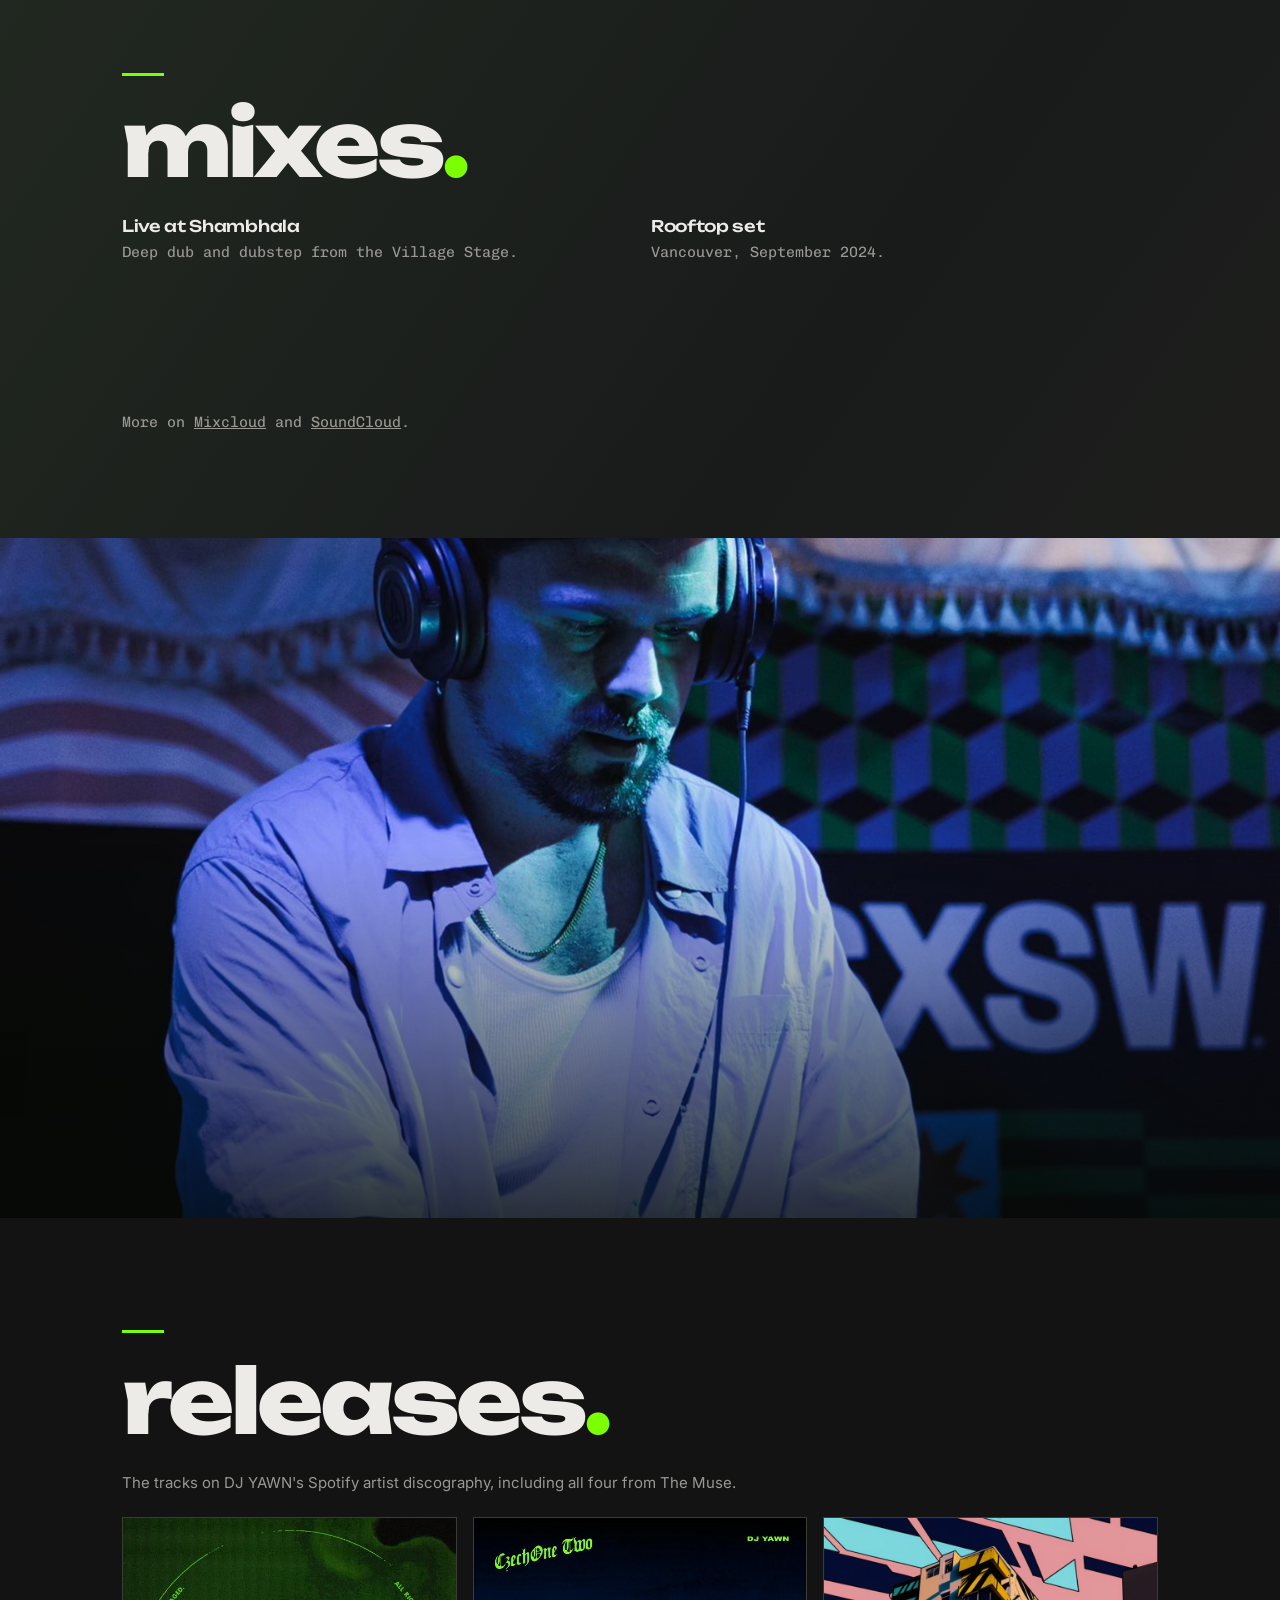
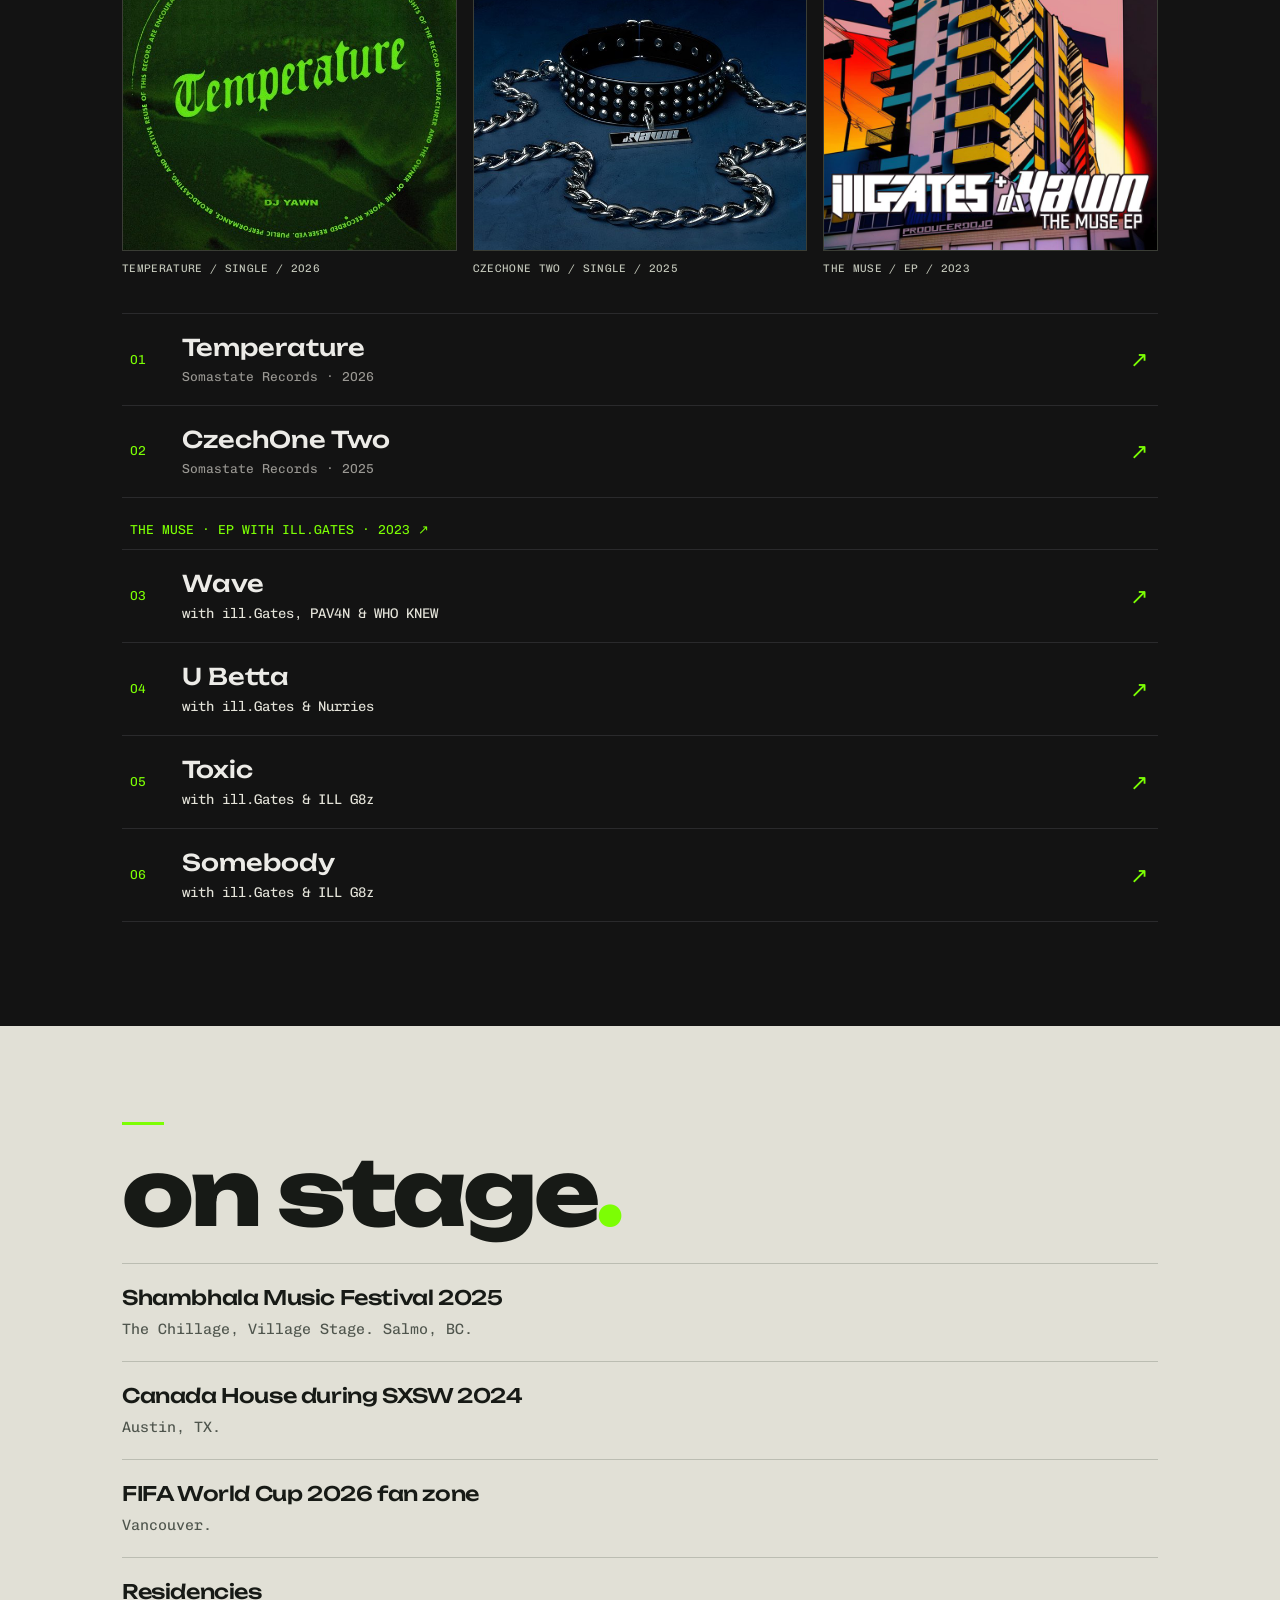
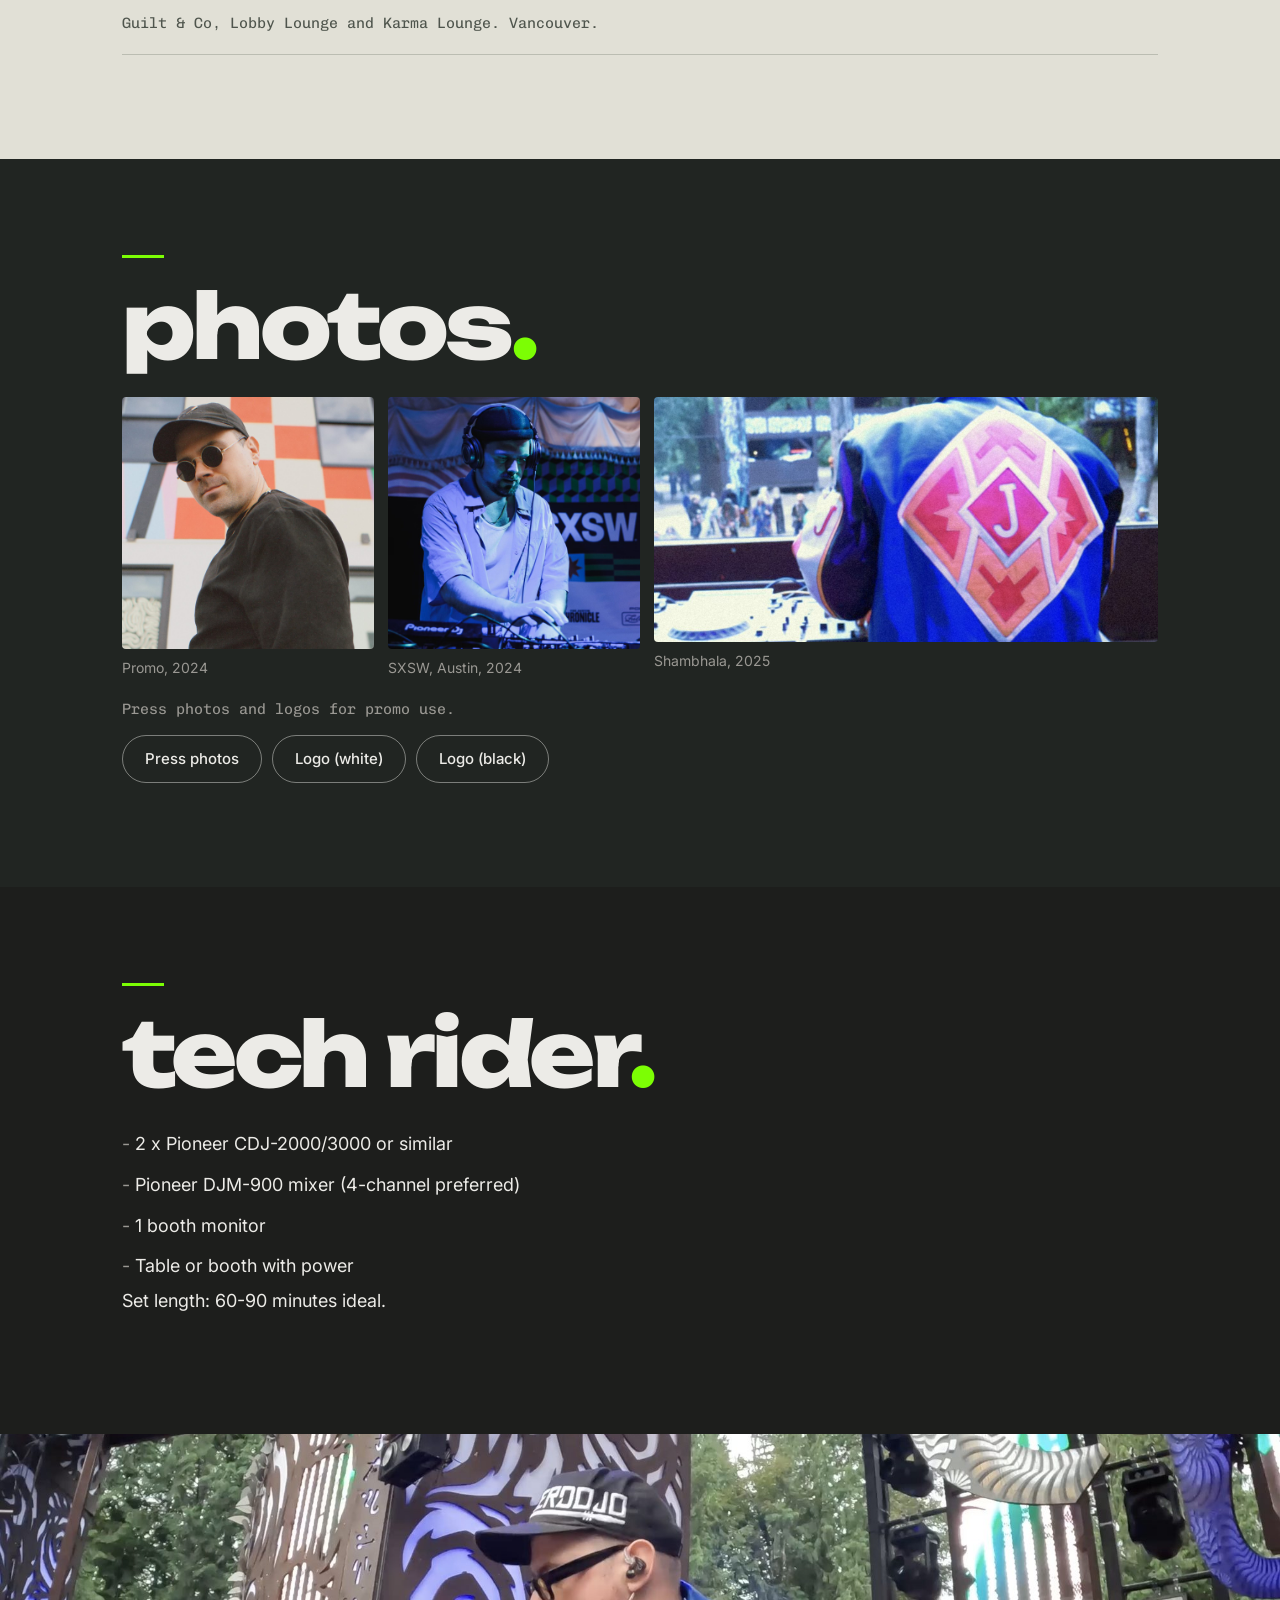
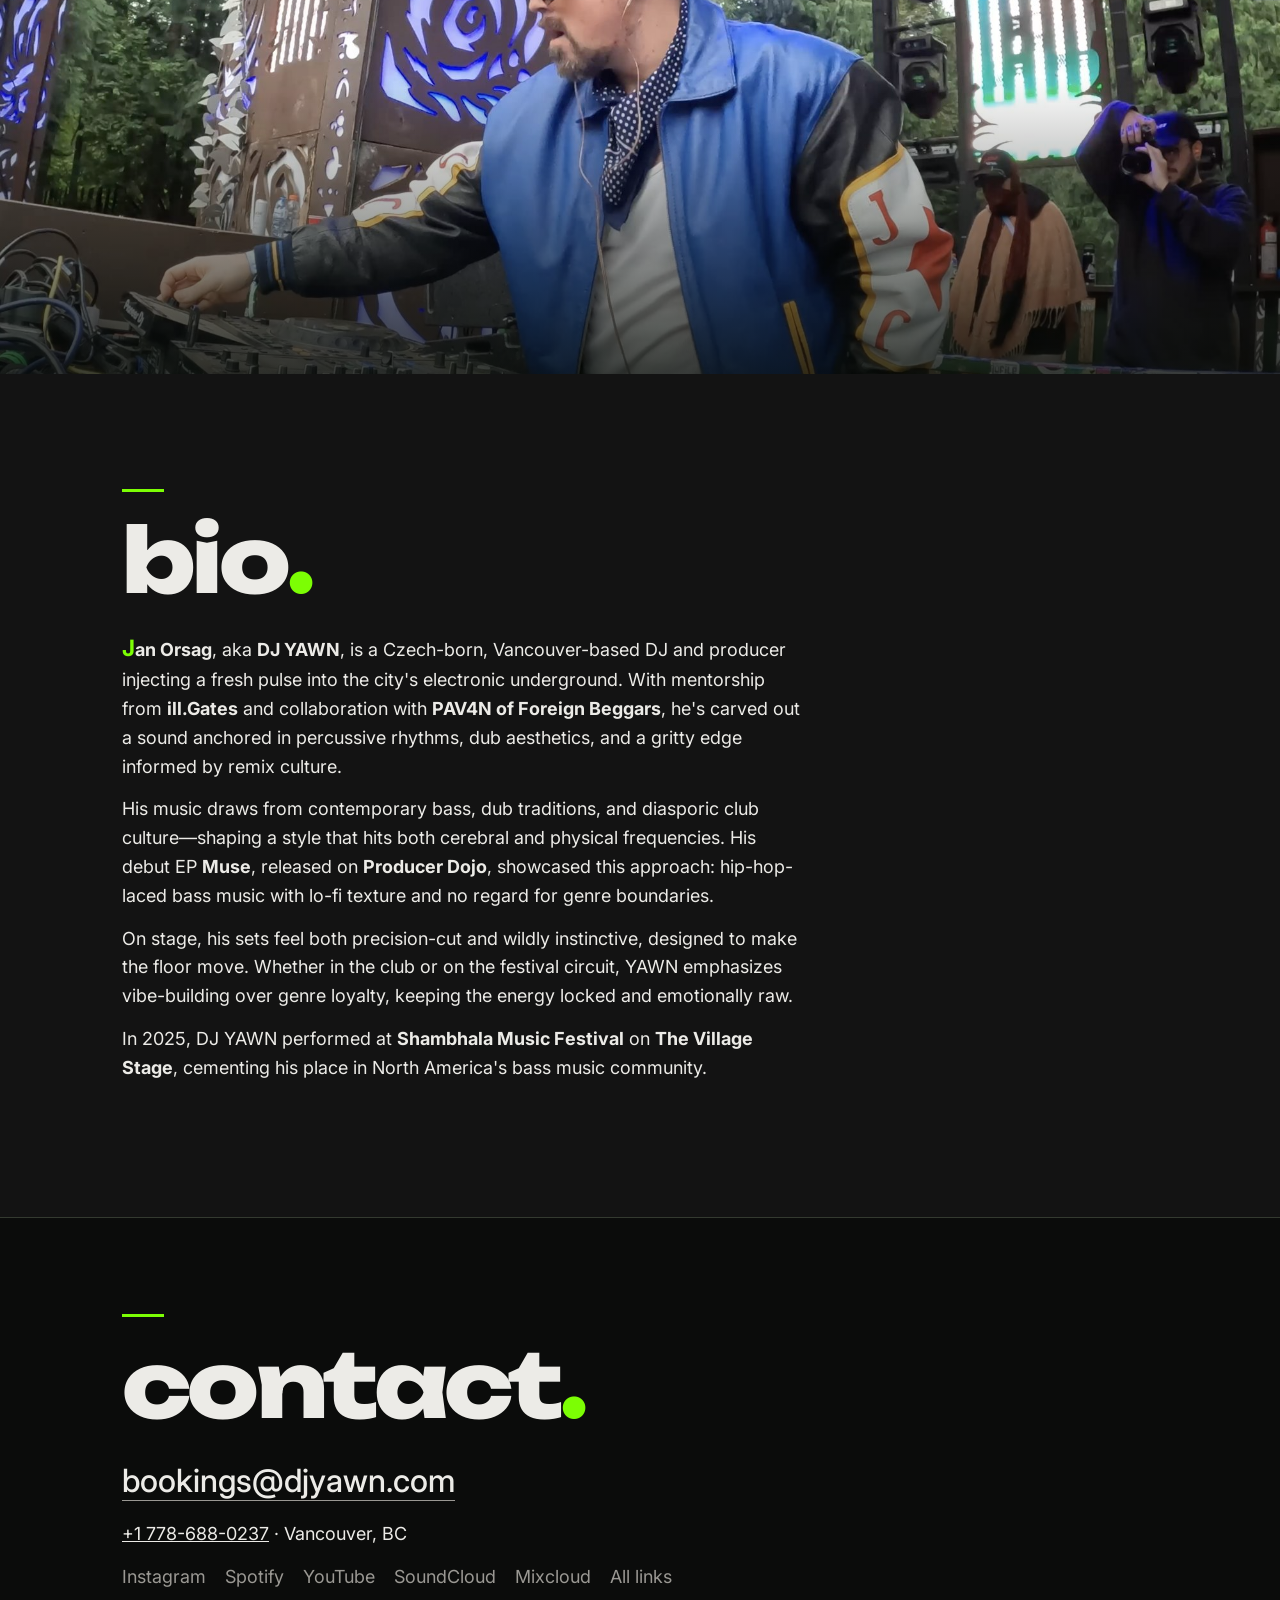
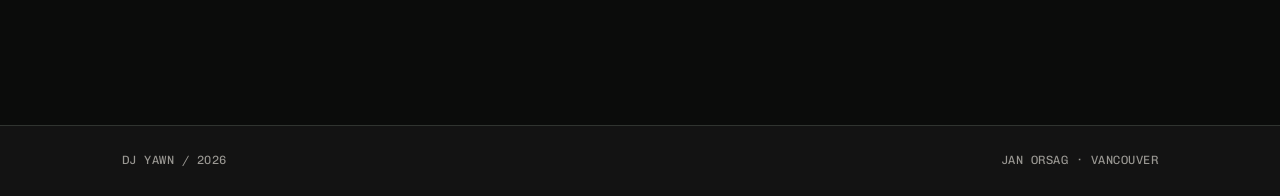
==== commit e54d6175: "Remove THE VILLAGE STAGE caption from second photo break Removed the photo label from the village st" ====
--- a/index.html
+++ b/index.html
@@ -134,7 +134,7 @@
     </div>
   </section>
 
-  <div class="photo-break photo-break-village" role="img" aria-label="DJ YAWN at the decks at Shambhala"><span class="photo-break-label">THE VILLAGE STAGE <em>02 / 02</em></span></div>
+  <div class="photo-break photo-break-village" role="img" aria-label="DJ YAWN at the decks at Shambhala"></div>
 
   <section class="wrap two" id="about">
     <h2>Bio</h2>
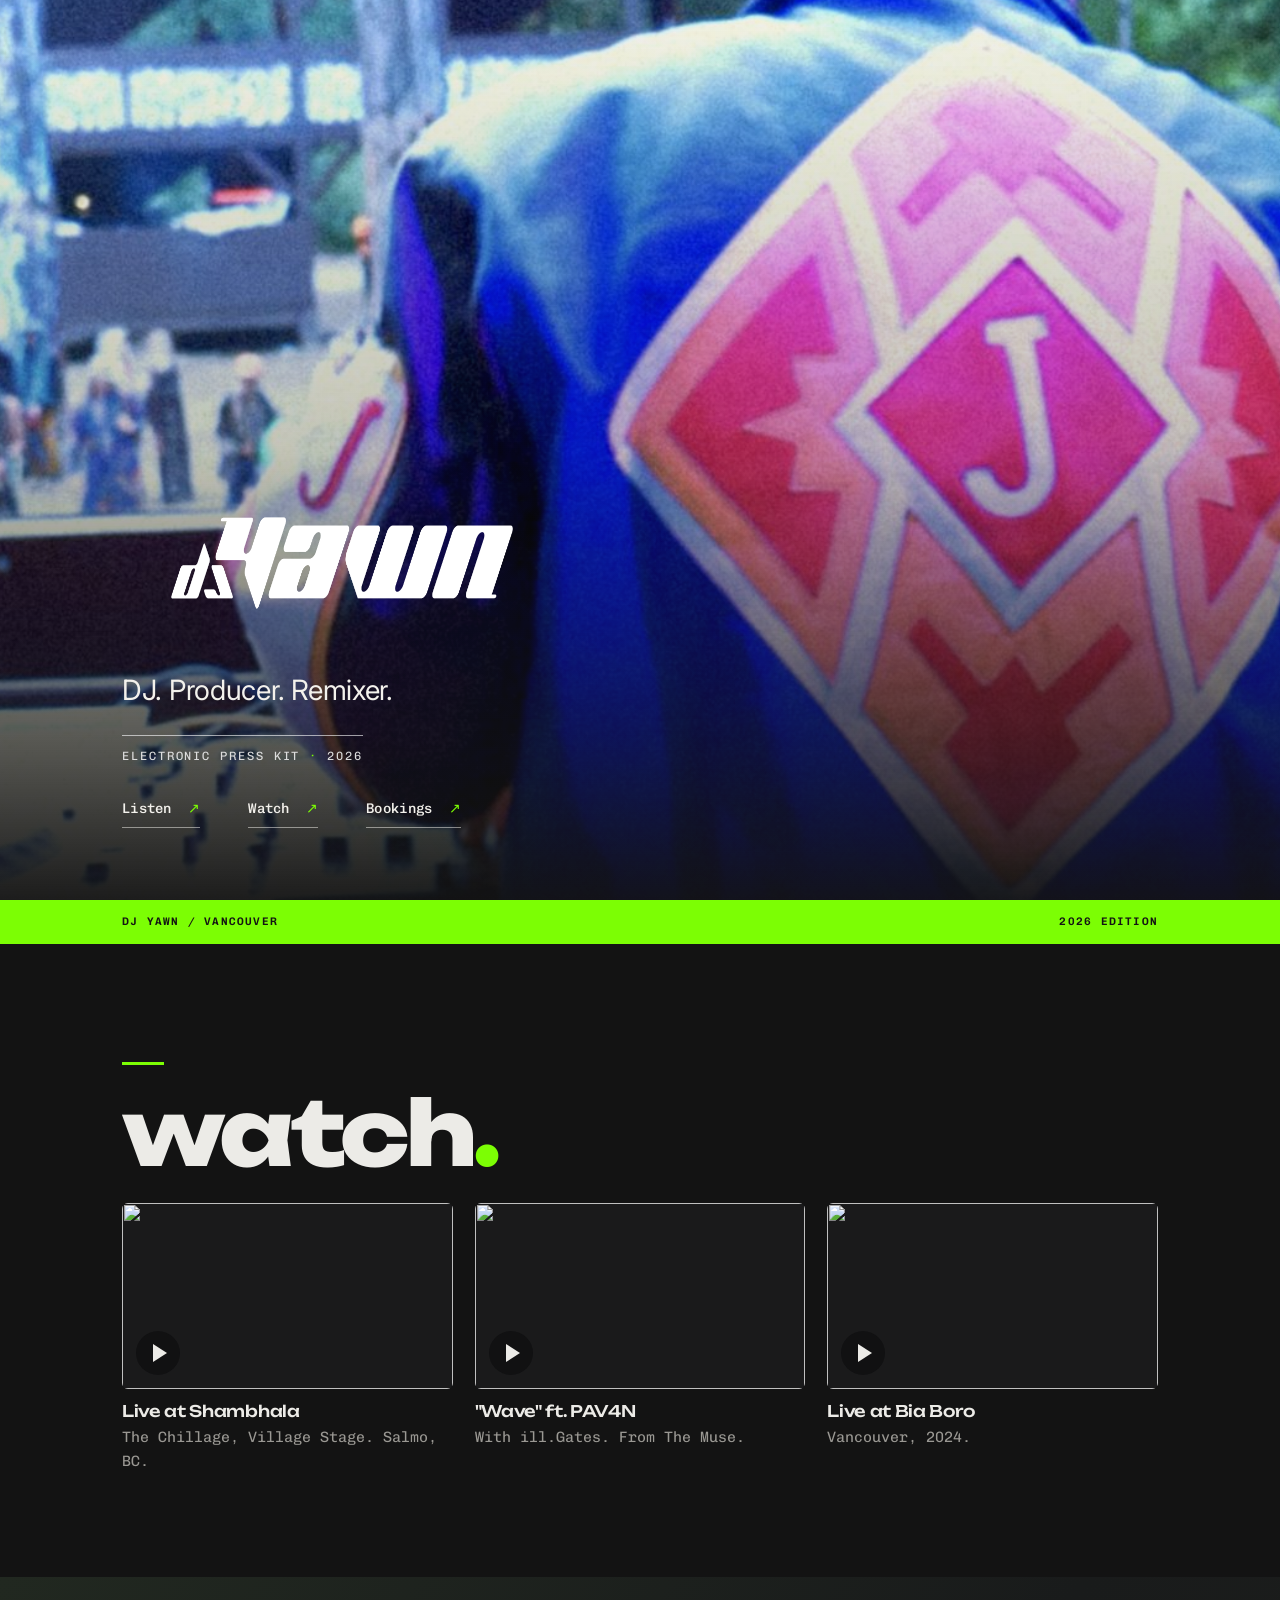
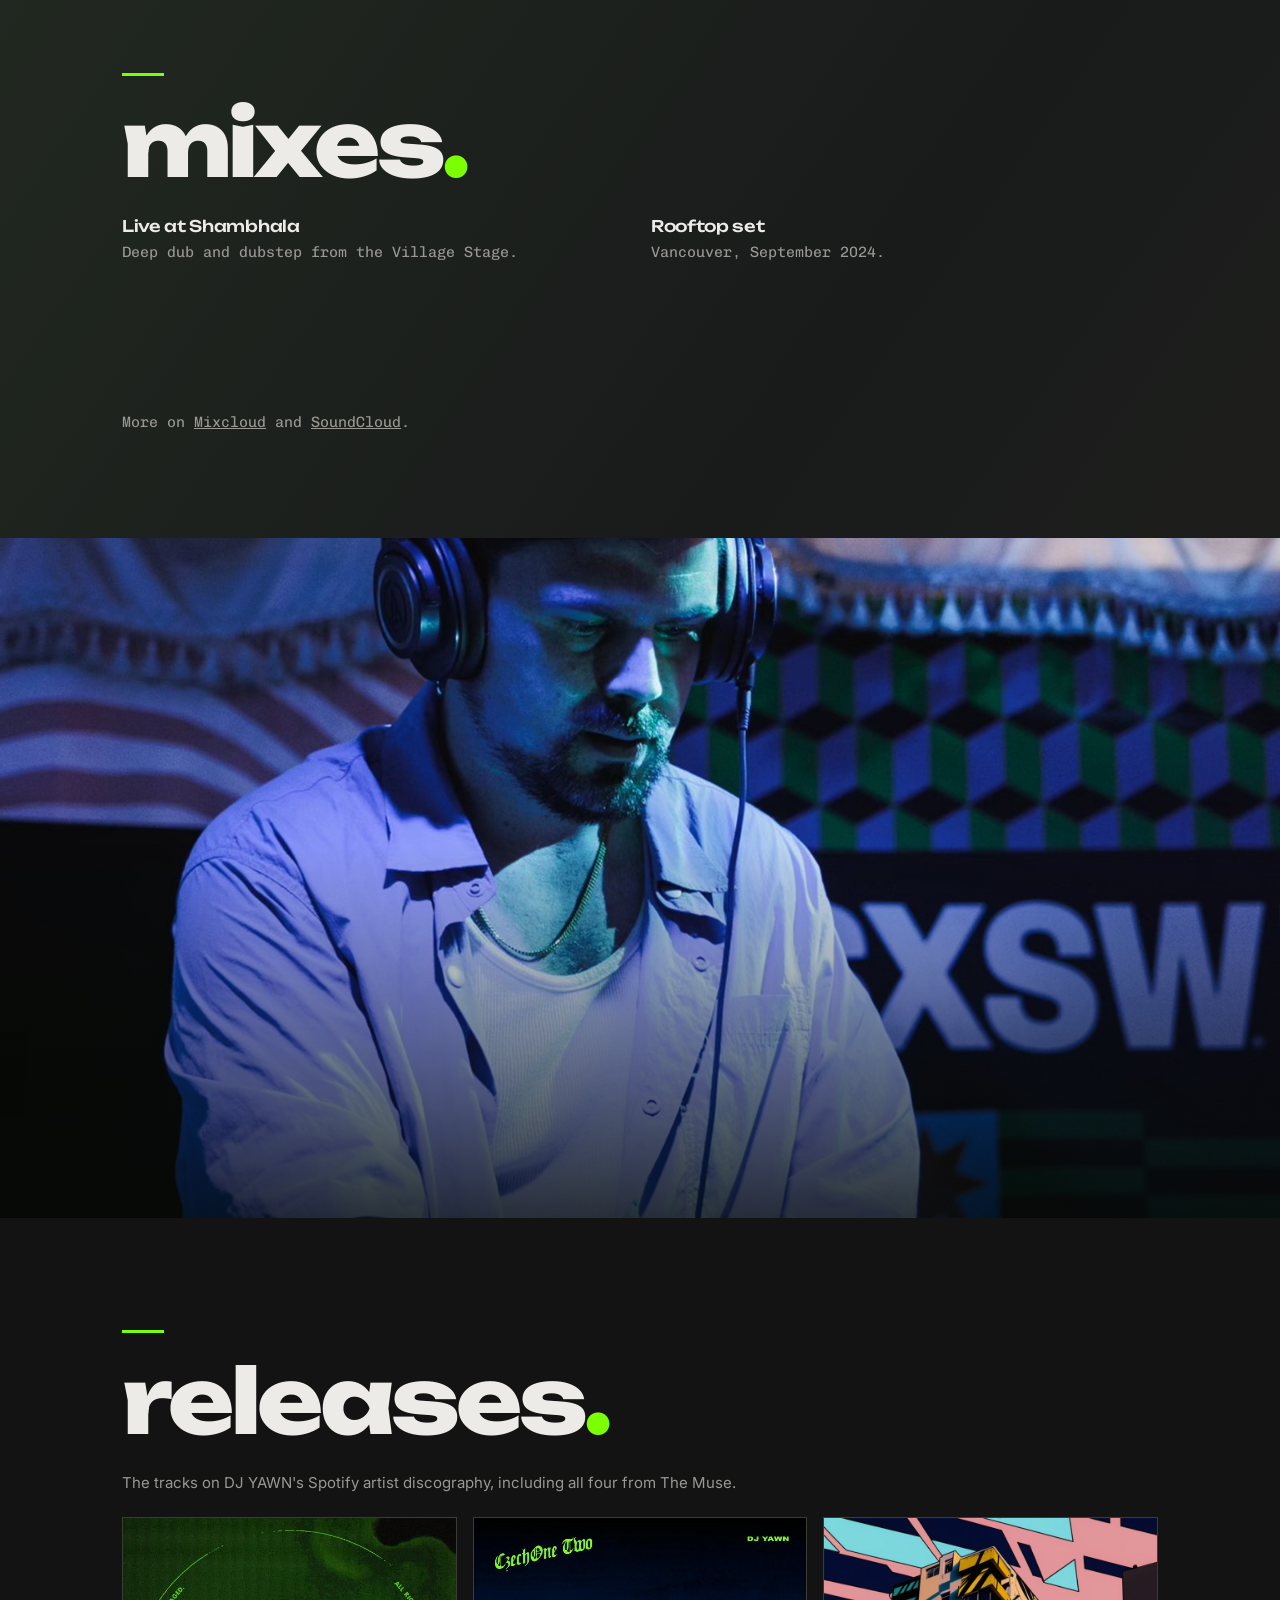
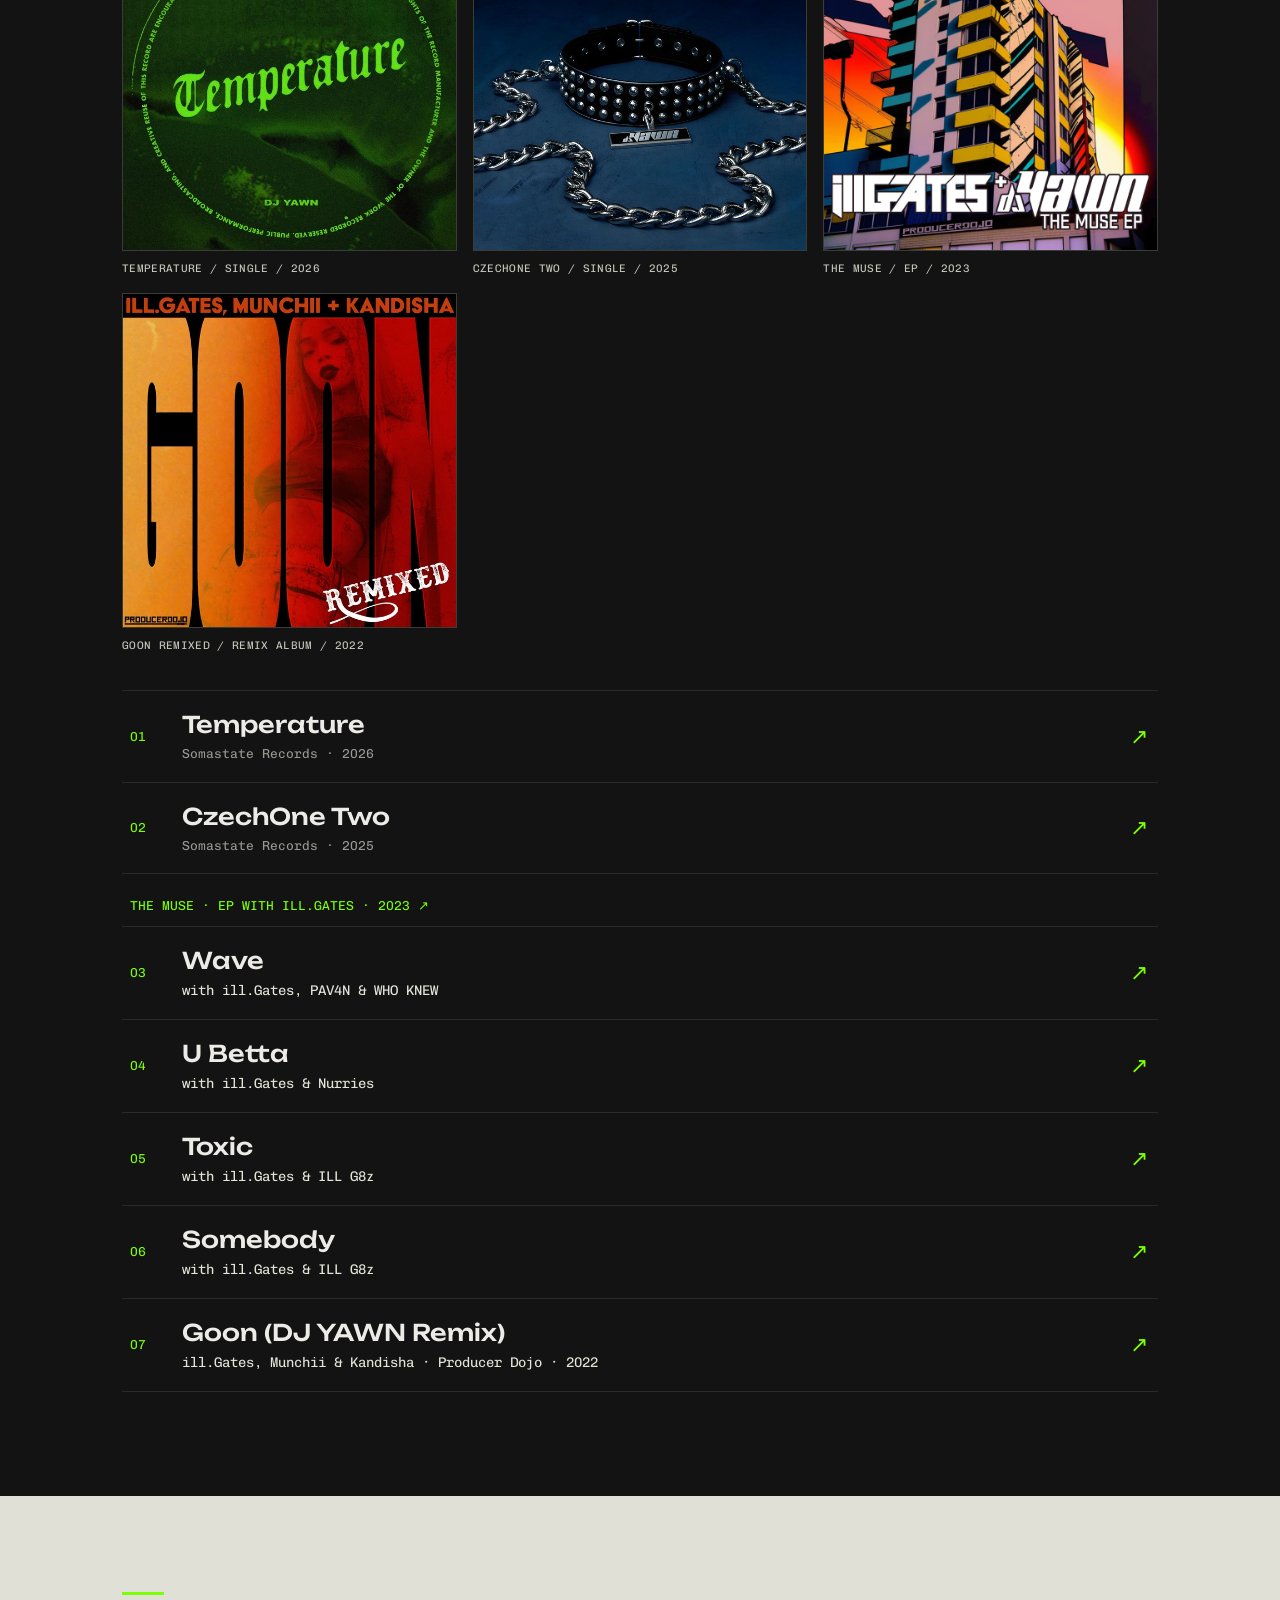
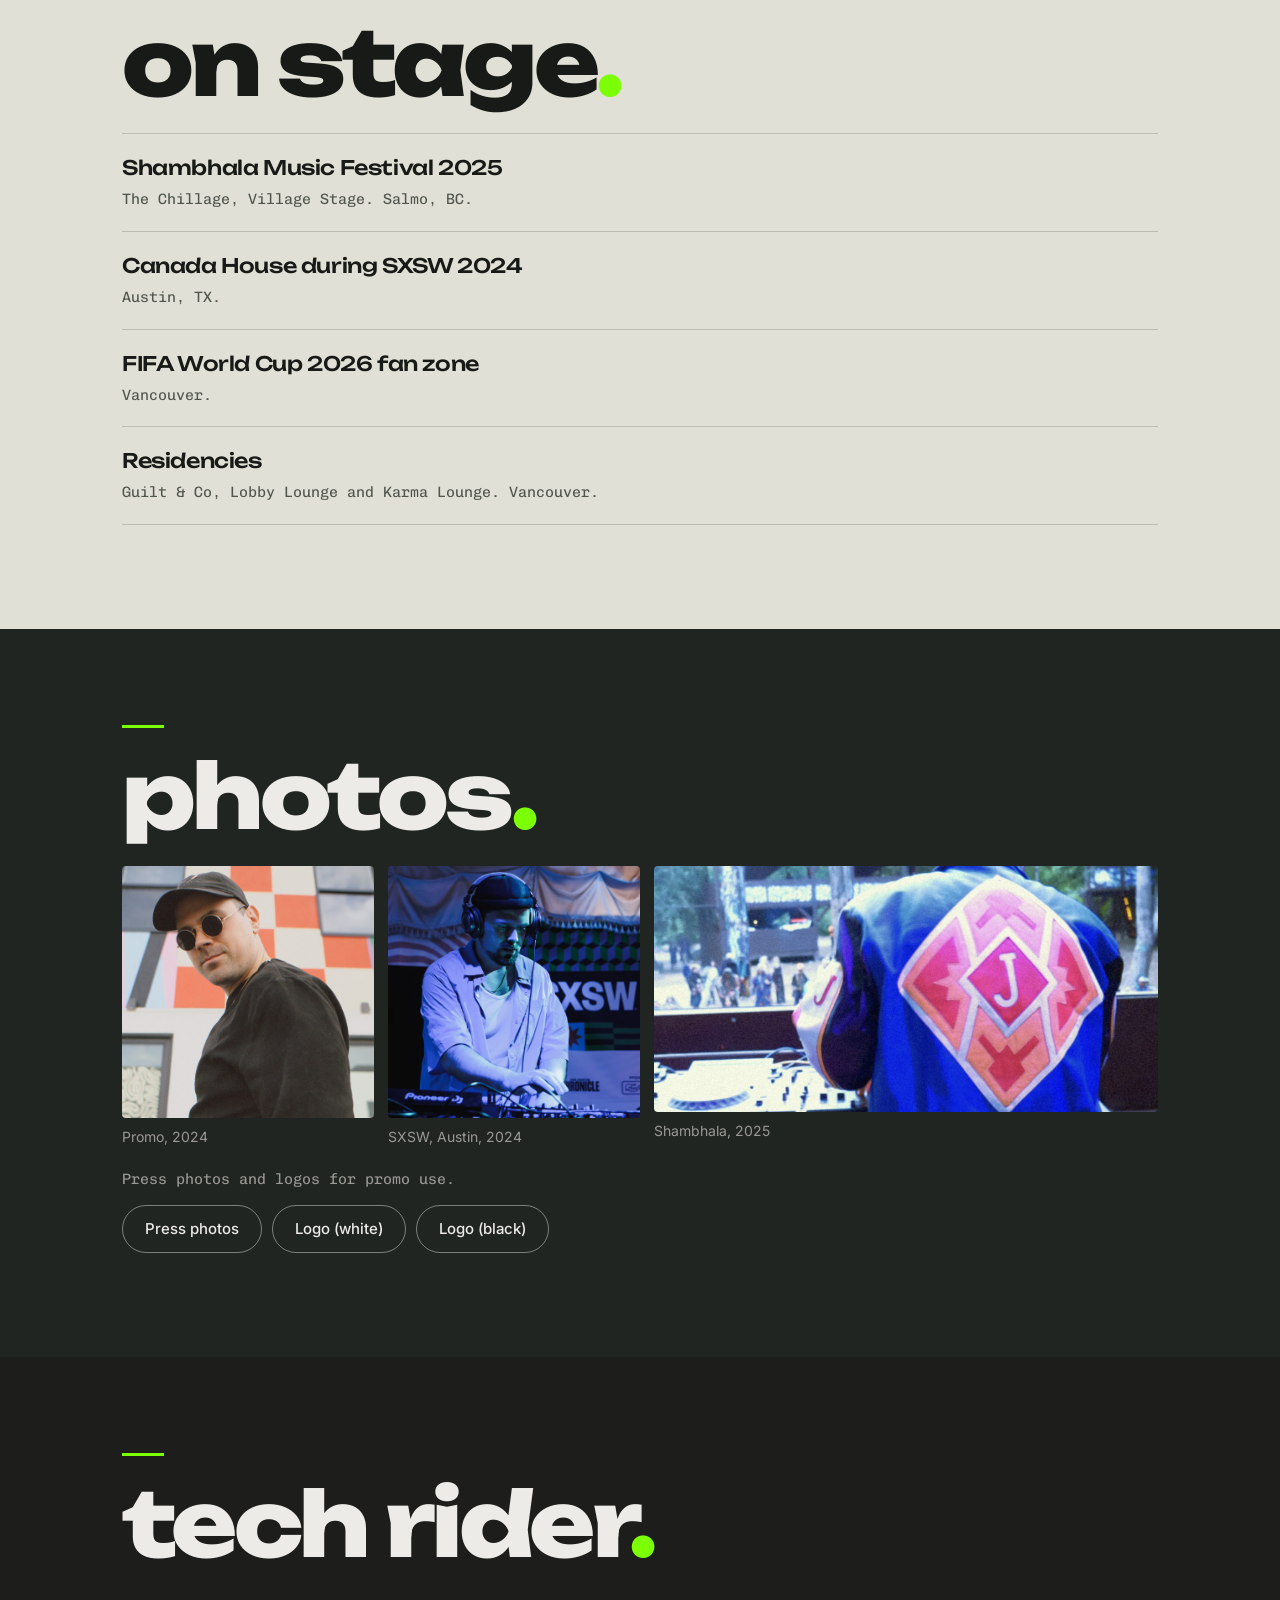
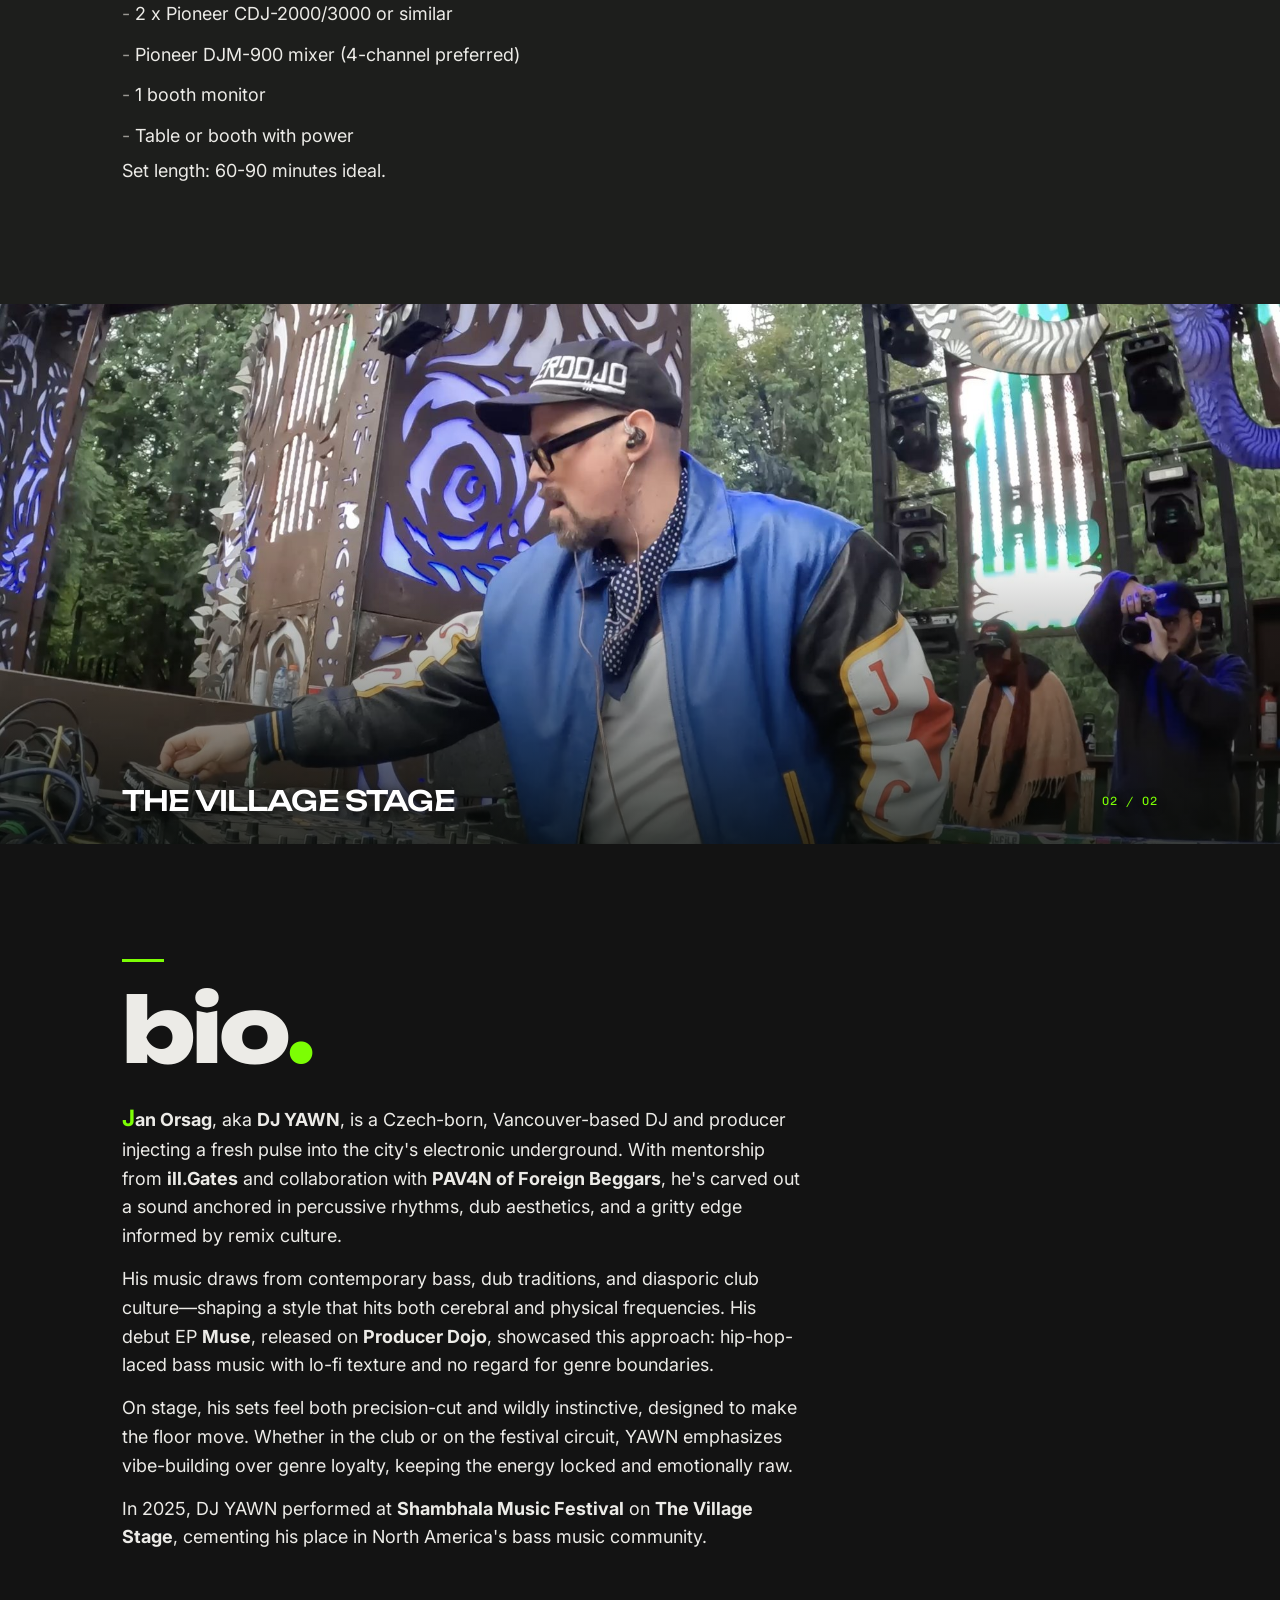
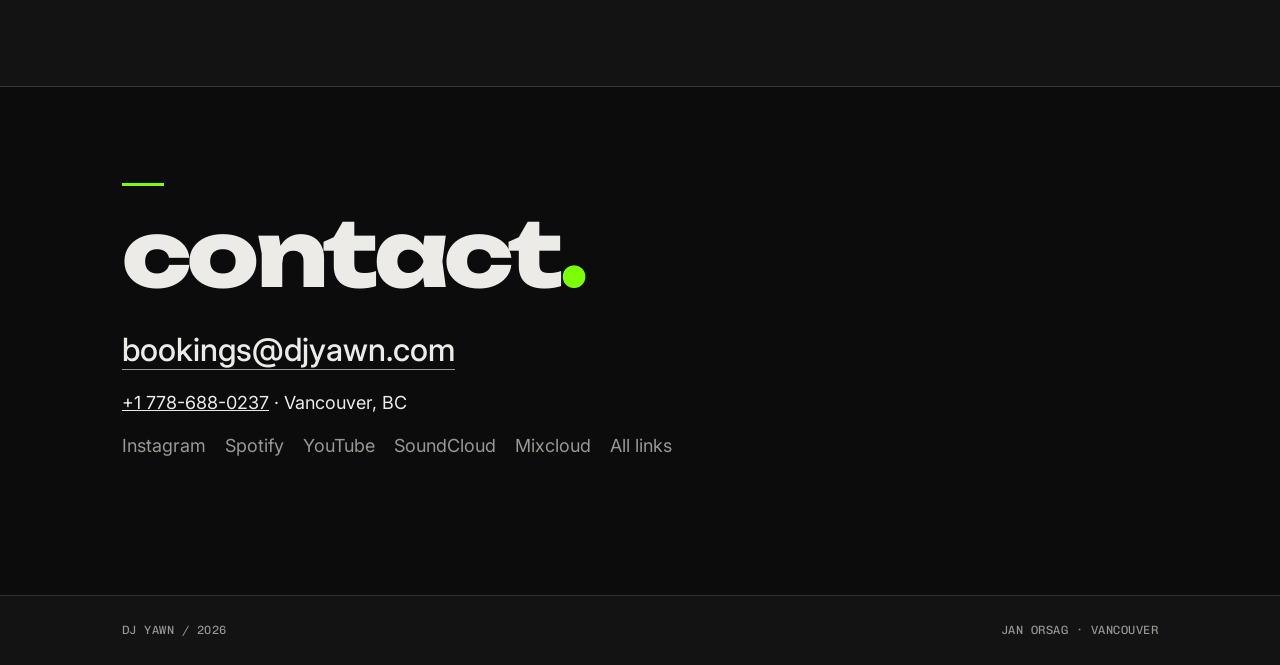
==== commit 466283ee: "Add Goon (DJ YAWN Remix) to Releases" ====
--- a/index.html
+++ b/index.html
@@ -84,6 +84,7 @@
       <div class="release-art"><img src="images/web/temperature.jpg" alt="Temperature cover artwork" loading="lazy"><span>TEMPERATURE / SINGLE / 2026</span></div>
       <div class="release-art"><img src="images/web/czechone-two.jpg" alt="CzechOne Two cover artwork" loading="lazy"><span>CZECHONE TWO / SINGLE / 2025</span></div>
       <div class="release-art release-art-muse"><img src="images/web/the-muse.jpg" alt="The Muse EP cover artwork, with ill.Gates" loading="lazy"><span>THE MUSE / EP / 2023</span></div>
+      <div class="release-art"><img src="images/web/2-goon-remixed.jpg" alt="Goon Remixed cover artwork, DJ YAWN remix with ill.Gates" loading="lazy"><span>GOON REMIXED / REMIX ALBUM / 2022</span></div>
     </div>
     <div class="tracks">
       <a class="track" href="https://open.spotify.com/track/7DOW6BHUWyj5j8xY5vMHd5" target="_blank" rel="noopener"><span class="track-no">01</span><span><b>Temperature</b><small>Somastate Records · 2026</small></span><span class="track-arrow" aria-hidden="true">↗</span></a>
@@ -93,6 +94,7 @@
       <a class="track" href="https://open.spotify.com/track/6QQ9si5lnKzHFs46KcCf19" target="_blank" rel="noopener"><span class="track-no">04</span><span><b>U Betta</b><small class="credits">with ill.Gates &amp; Nurries</small></span><span class="track-arrow" aria-hidden="true">↗</span></a>
       <a class="track" href="https://open.spotify.com/track/4NURkxbPwobCGsSyXm2UkU" target="_blank" rel="noopener"><span class="track-no">05</span><span><b>Toxic</b><small class="credits">with ill.Gates &amp; ILL G8z</small></span><span class="track-arrow" aria-hidden="true">↗</span></a>
       <a class="track" href="https://open.spotify.com/track/4nS3wnsvFMFYf2cM73hFbl" target="_blank" rel="noopener"><span class="track-no">06</span><span><b>Somebody</b><small class="credits">with ill.Gates &amp; ILL G8z</small></span><span class="track-arrow" aria-hidden="true">↗</span></a>
+      <a class="track" href="https://illgates.bandcamp.com/track/goon-dj-yawn-remix" target="_blank" rel="noopener"><span class="track-no">07</span><span><b>Goon (DJ YAWN Remix)</b><small class="credits">ill.Gates, Munchii &amp; Kandisha · Producer Dojo · 2022</small></span><span class="track-arrow" aria-hidden="true">↗</span></a>
     </div>
   </section>
 
@@ -134,7 +136,7 @@
     </div>
   </section>
 
-  <div class="photo-break photo-break-village" role="img" aria-label="DJ YAWN at the decks at Shambhala"></div>
+  <div class="photo-break photo-break-village" role="img" aria-label="DJ YAWN at the decks at Shambhala"><span class="photo-break-label">THE VILLAGE STAGE <em>02 / 02</em></span></div>
 
   <section class="wrap two" id="about">
     <h2>Bio</h2>
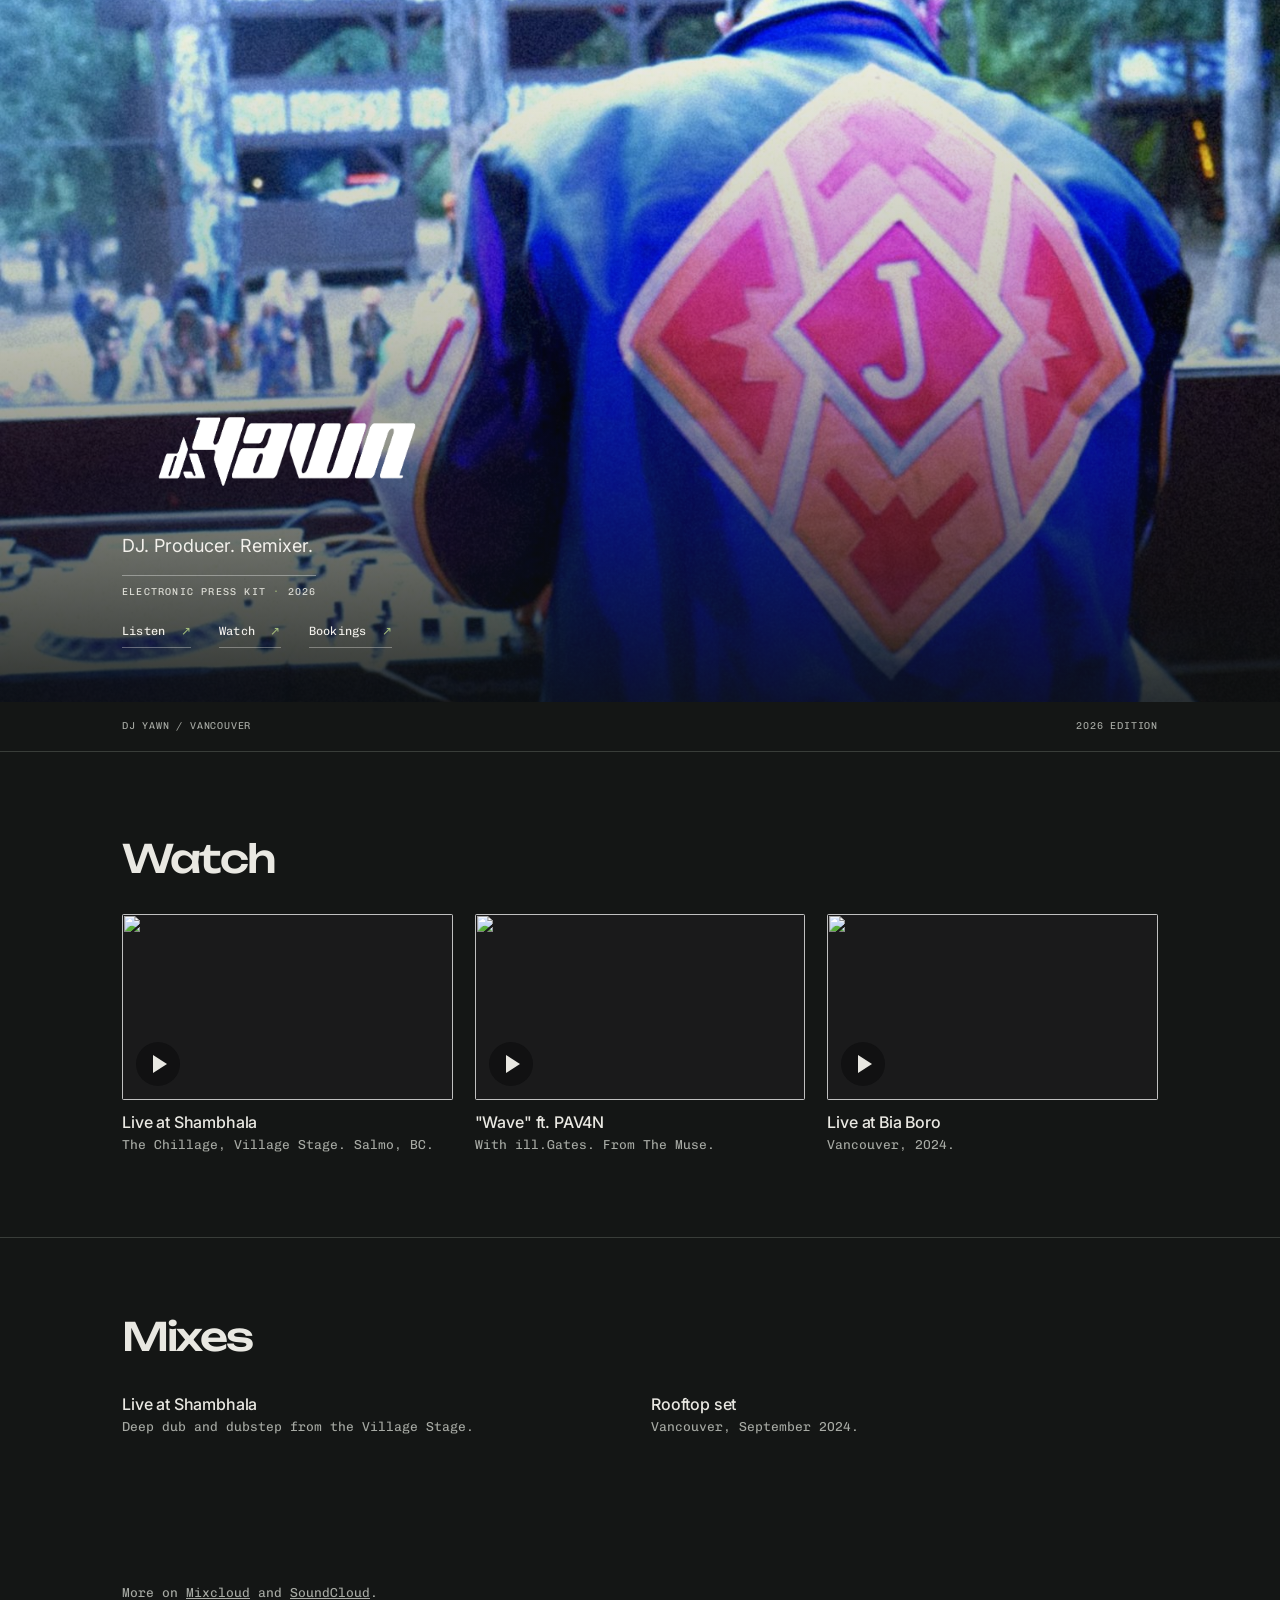
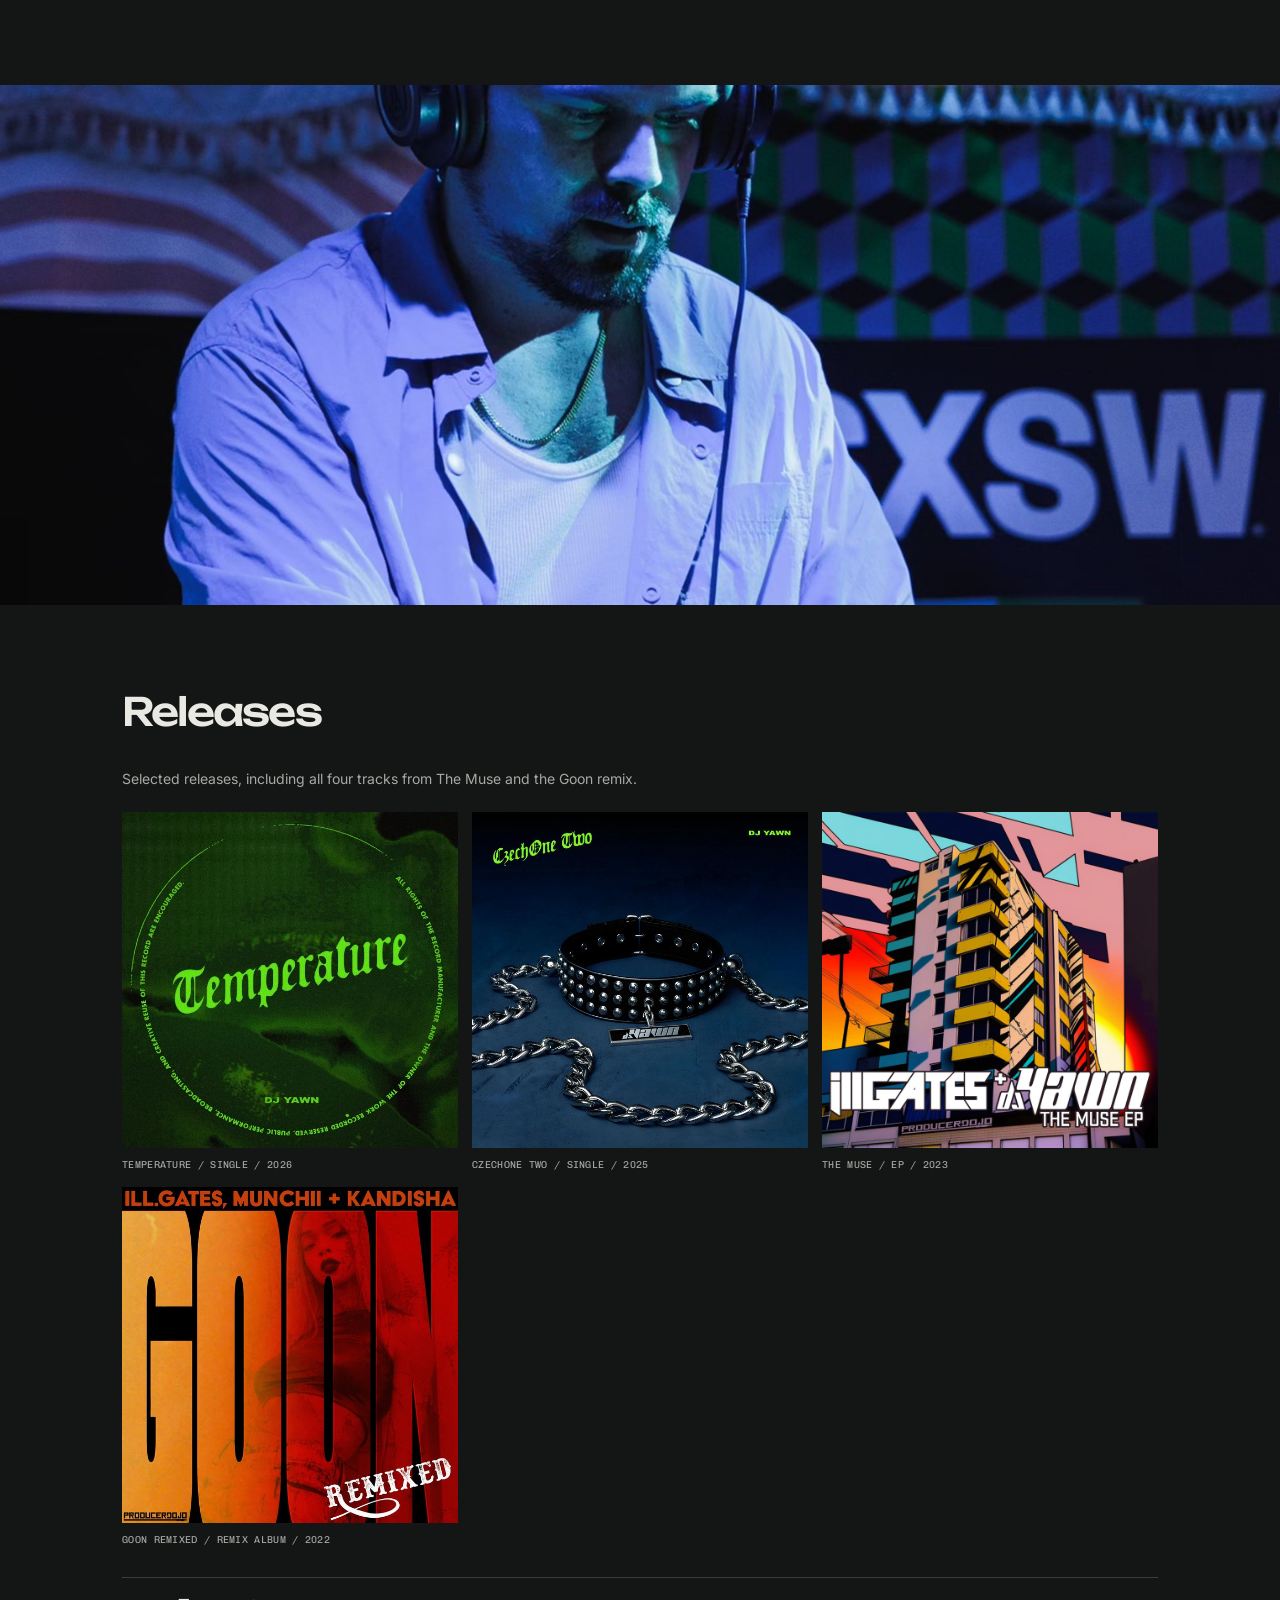
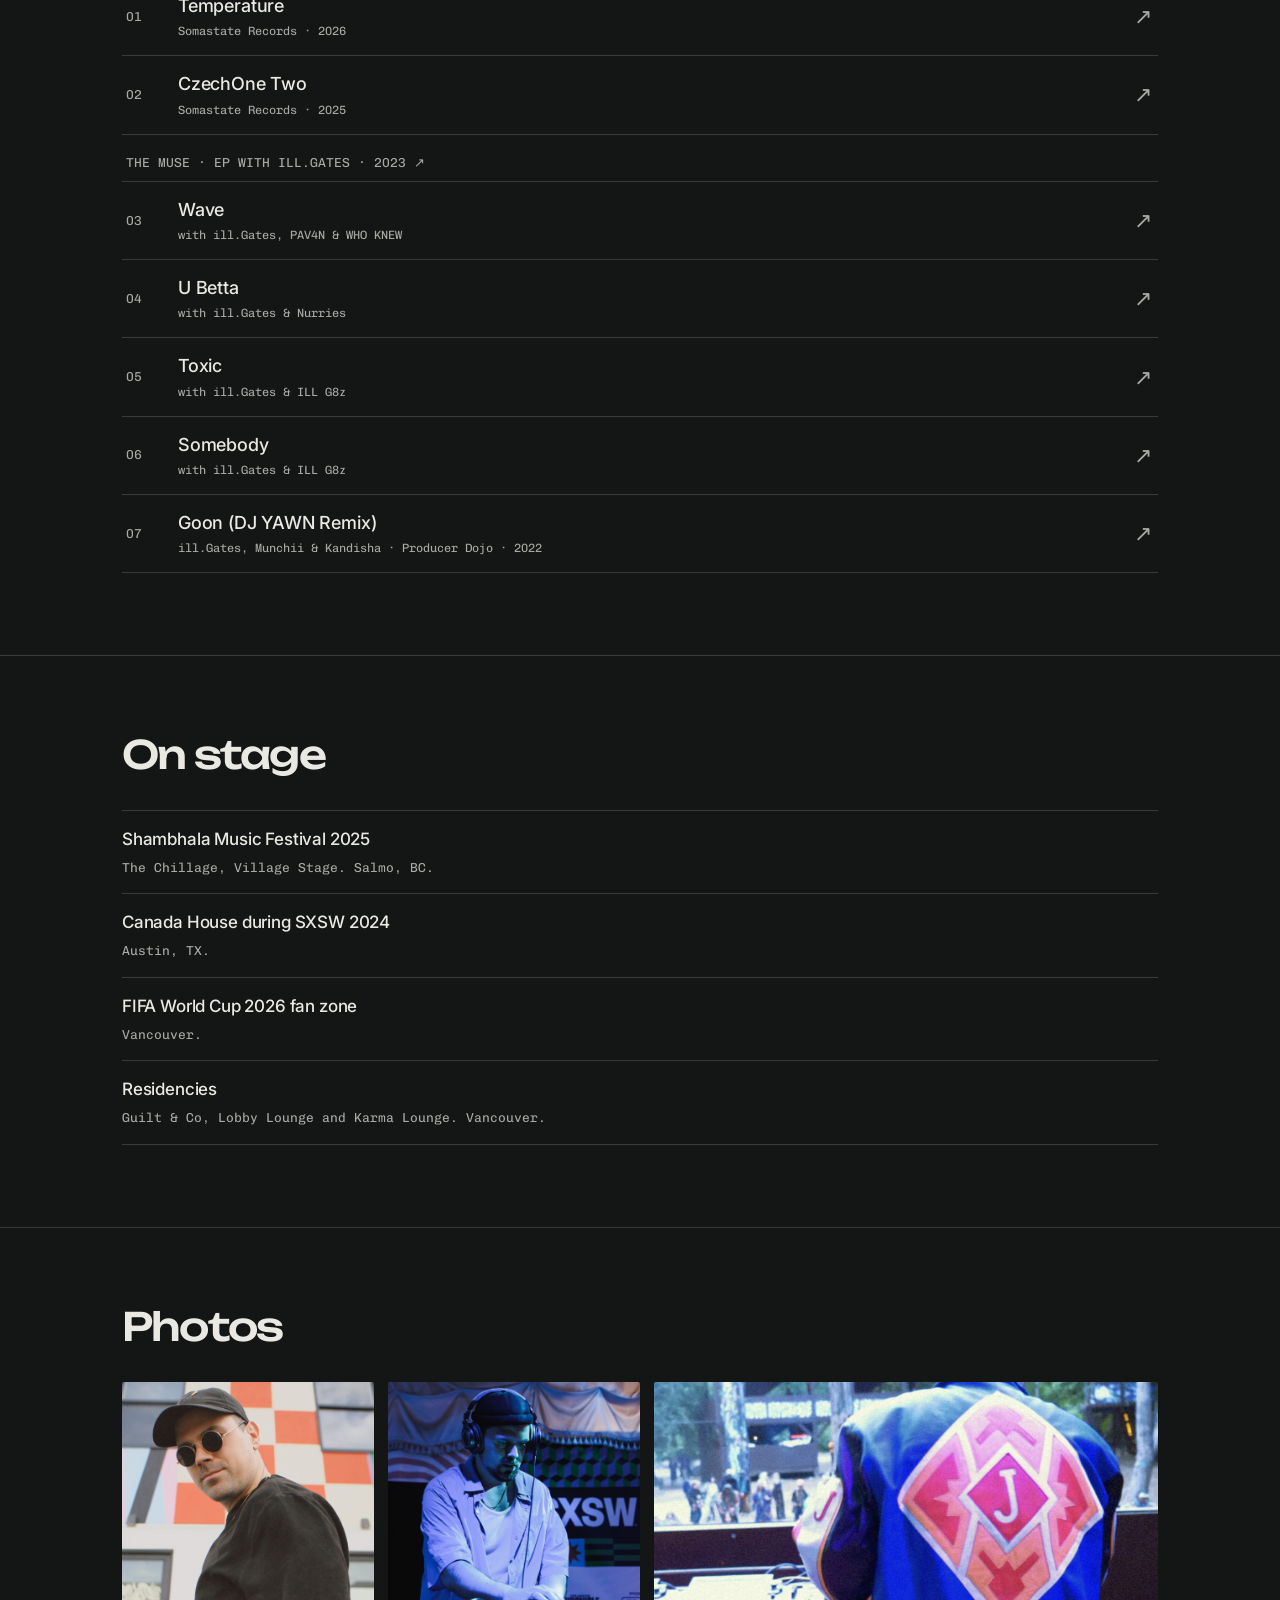
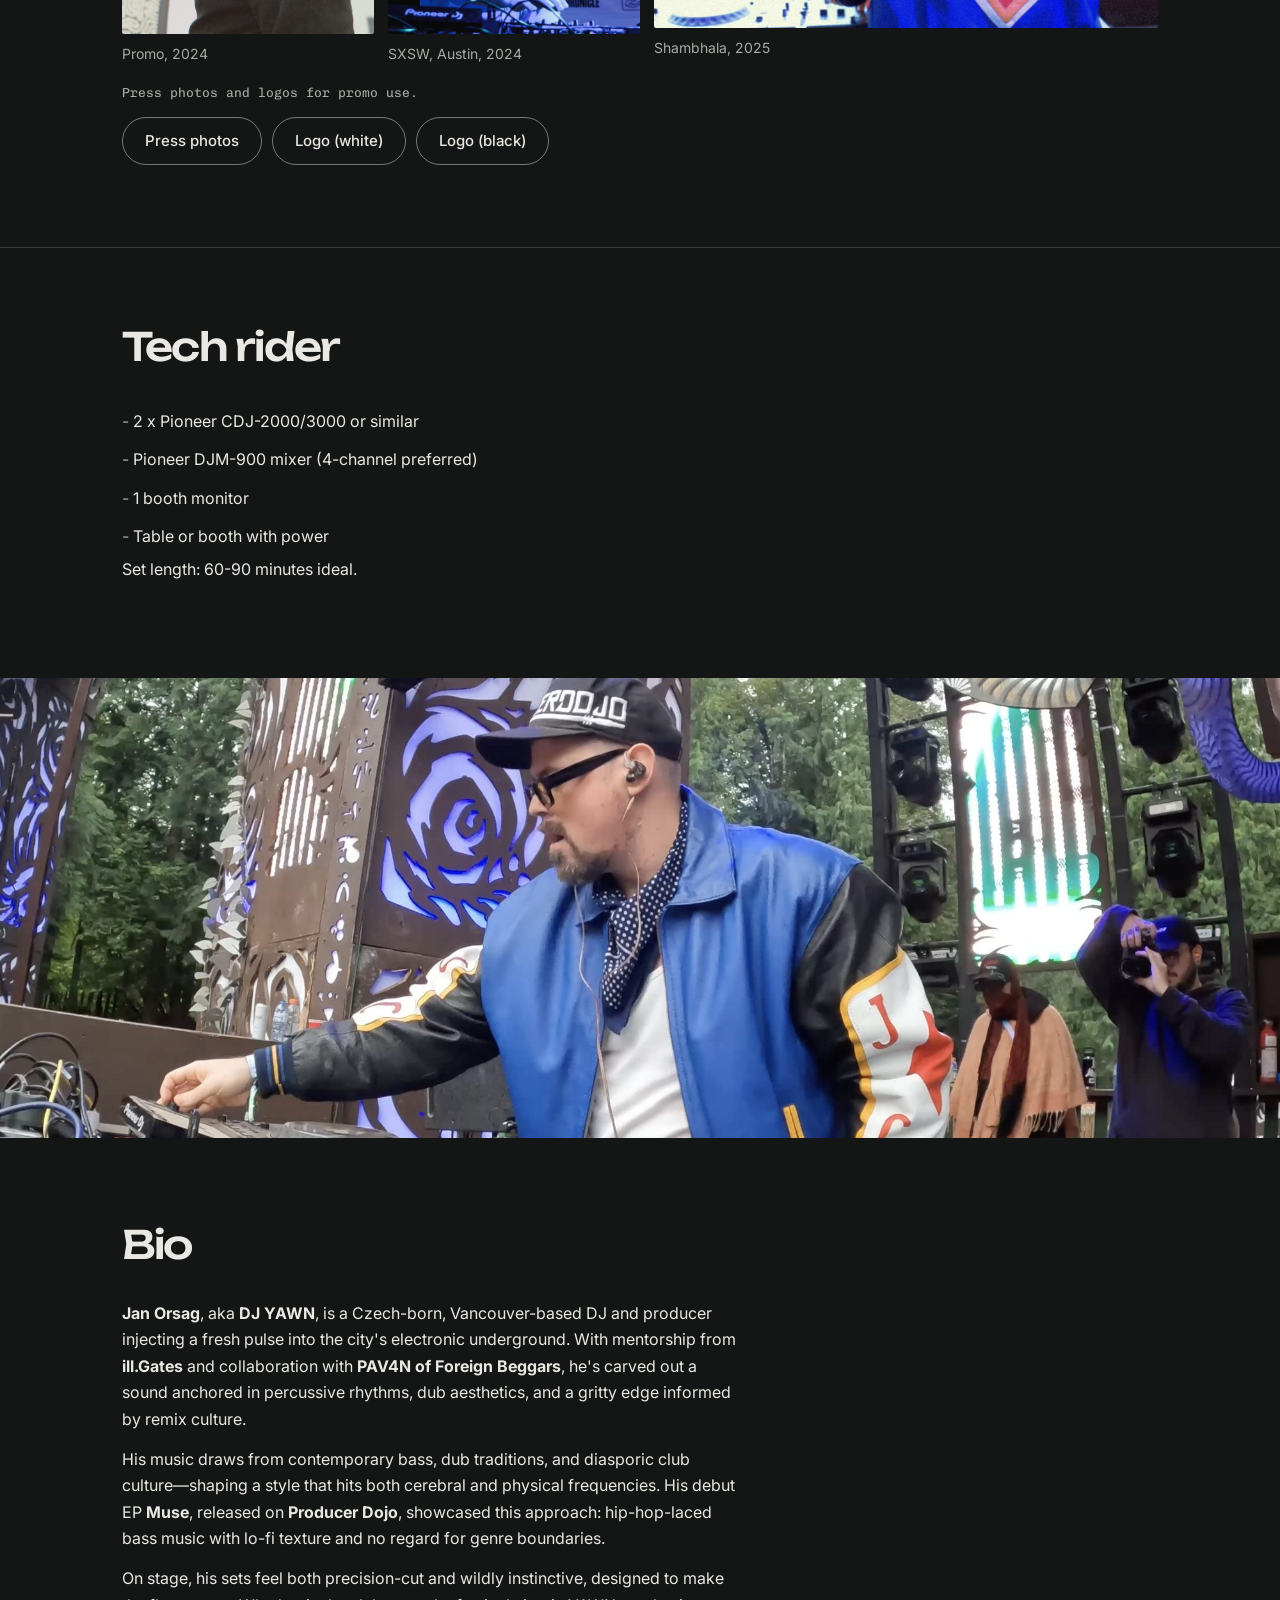
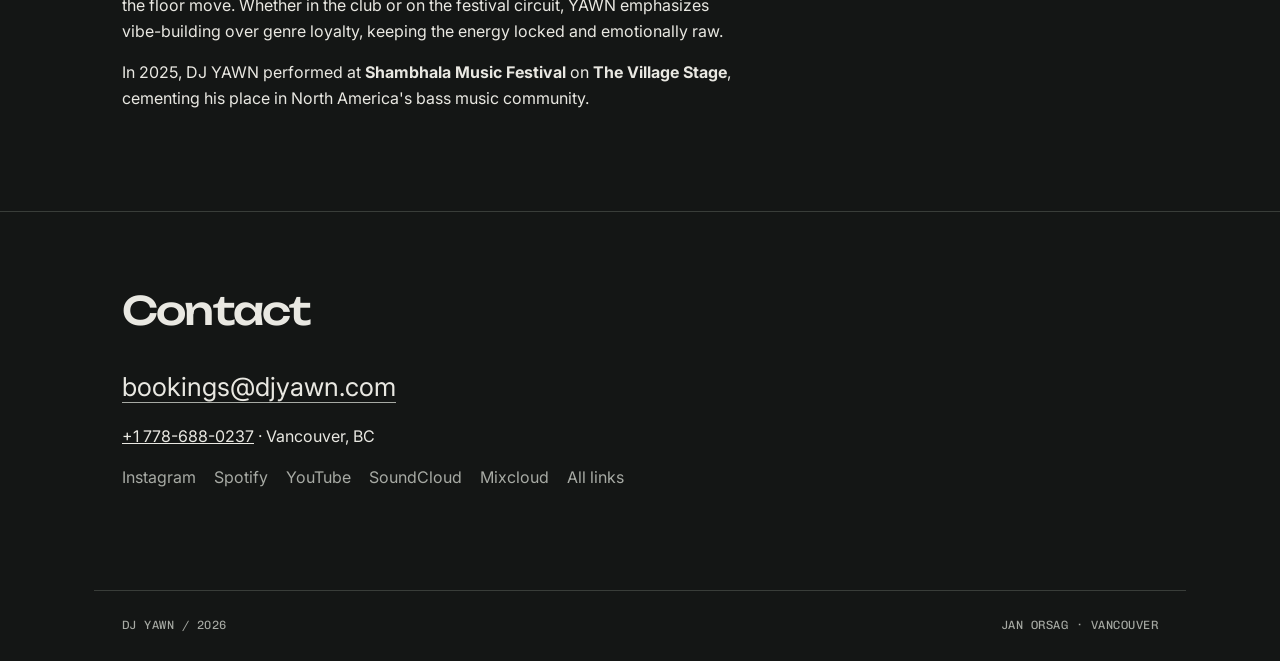
==== commit 98ddc13d: "Restore clean photo break and update release copy" ====
--- a/index.html
+++ b/index.html
@@ -17,7 +17,7 @@
   <link rel="preconnect" href="https://fonts.googleapis.com">
   <link rel="preconnect" href="https://fonts.gstatic.com" crossorigin>
   <link href="https://fonts.googleapis.com/css2?family=Unbounded:wght@500;800&family=Chivo+Mono:wght@300;400&family=Inter:wght@400;500;600&display=swap" rel="stylesheet">
-  <link rel="stylesheet" href="style.css?v=4">
+  <link rel="stylesheet" href="style.css?v=5">
 </head>
 <body>
 
@@ -79,7 +79,7 @@
 
   <section class="wrap" id="releases">
     <h2>Releases</h2>
-    <p class="release-intro">The tracks on DJ YAWN's Spotify artist discography, including all four from The Muse.</p>
+    <p class="release-intro">Selected releases, including all four tracks from The Muse and the Goon remix.</p>
     <div class="discography">
       <div class="release-art"><img src="images/web/temperature.jpg" alt="Temperature cover artwork" loading="lazy"><span>TEMPERATURE / SINGLE / 2026</span></div>
       <div class="release-art"><img src="images/web/czechone-two.jpg" alt="CzechOne Two cover artwork" loading="lazy"><span>CZECHONE TWO / SINGLE / 2025</span></div>
@@ -136,7 +136,7 @@
     </div>
   </section>
 
-  <div class="photo-break photo-break-village" role="img" aria-label="DJ YAWN at the decks at Shambhala"><span class="photo-break-label">THE VILLAGE STAGE <em>02 / 02</em></span></div>
+  <div class="photo-break photo-break-village" role="img" aria-label="DJ YAWN at the decks at Shambhala"></div>
 
   <section class="wrap two" id="about">
     <h2>Bio</h2>
--- a/style.css
+++ b/style.css
@@ -204,3 +204,75 @@
 .release-art span{display:block;margin-top:10px;color:#c4c8bb;font:400 11px/1.45 "Chivo Mono",monospace;letter-spacing:.03em}
 .track small.credits{color:#e4e3d9;font-size:14px}
 @media(max-width:767px){.discography{gap:8px}.release-art span{font-size:9px;line-height:1.35}.track small.credits{font-size:12px;color:#e2e3d9}}
+
+
+/* Quiet editorial pass: the photography and artwork carry the impact. */
+:root{--bg:#141615;--fg:#e9e8e2;--dim:#a7aaa4;--line:#393d39;--acid:#a8c17e;--blue:#a8c17e}
+body{background:var(--bg);color:var(--fg);font-size:16px;line-height:1.65;background-attachment:initial}
+.wrap{max-width:1092px;padding-left:28px;padding-right:28px}
+.hero{min-height:clamp(520px,78svh,800px)}
+.hero-img{height:100%;top:0;transform:none;will-change:auto}
+.hero-shade{background:linear-gradient(180deg,rgba(13,17,17,.05) 0%,rgba(13,17,17,.25) 46%,rgba(13,17,17,.86) 100%)}
+.hero-text{padding-bottom:54px}
+.logo{width:min(330px,64vw);margin-bottom:12px}
+.line,.line:not(:empty){font-size:18px;line-height:1.5;margin-bottom:16px;letter-spacing:0}
+.hero-edition{font-size:10px;letter-spacing:.12em;margin-bottom:18px;padding-top:10px;color:#e0e0d9;border-color:rgba(255,255,255,.35)}
+.hero-nav{gap:28px}
+.hero-nav a{font-size:12px;font-weight:400;border-color:rgba(243,241,236,.35);padding:7px 0}
+.hero-nav a span{color:var(--acid)}
+.edition-bar{background:transparent;color:var(--dim);border-bottom:1px solid var(--line);font-size:10px;font-weight:400;letter-spacing:.08em;padding-top:18px;padding-bottom:18px}
+main>section.wrap{padding-top:76px;padding-bottom:82px}
+main>#watch,main>#releases,main>#about{padding-top:84px}
+main>#about,main>#contact{padding-bottom:86px}
+main>section.wrap h2{font:500 clamp(27px,4vw,39px)/1.18 Unbounded,system-ui,sans-serif;letter-spacing:-.045em;text-transform:none;margin:0 0 32px;color:var(--fg)}
+main>section.wrap h2:before,main>section.wrap h2:after{content:none;display:none}
+main>#listen,main>#photos,main>#rider,main>#shows,main>#contact{background:transparent;color:var(--fg);border-top:1px solid var(--line)}
+main>#listen,main>#photos,main>#rider,main>#shows,main>#contact{padding-left:max(28px,calc((100vw - 1036px)/2));padding-right:max(28px,calc((100vw - 1036px)/2))}
+main>#shows h2{color:var(--fg)}
+main>#shows .list li{border-color:var(--line)}
+main>#shows .list span{color:var(--dim)}
+main>#shows .list li:hover b{color:var(--fg)}
+main>#about p:first-child:first-letter{font-size:inherit;color:inherit}
+main>#contact{border-color:var(--line)}
+.photo-break{height:clamp(330px,47vw,520px)}
+.photo-break-village{height:clamp(300px,42vw,460px)}
+.photo-break:after{content:none}
+.cap,.rel figcaption,.figcap,.list span,.more,.short summary{font-size:13px;line-height:1.55}
+.cap b,.rel b,.list b{font-family:Inter,system-ui,sans-serif;letter-spacing:-.01em;font-size:16px;font-weight:500}
+.list li{padding:14px 0}
+.list b{font-size:17px}
+.list li:hover b,.more a:hover,.socials a:hover{color:var(--fg)}
+.release-intro{font-size:14px;max-width:64ch}
+.discography{gap:14px;margin-bottom:30px}
+.release-art img{border:0}
+.release-art span{color:var(--dim);font-size:10px}
+.track{padding:15px 4px;transition:none}
+.track:hover{background:rgba(255,255,255,.025)}
+.track b{font:500 clamp(15px,2vw,18px)/1.4 Inter,system-ui,sans-serif;letter-spacing:-.01em}
+.track-no,.track-arrow,.track-group,.track-group a{color:var(--dim)}
+.track small,.track small.credits{font-size:12px;color:var(--dim)}
+.track-group{padding:18px 4px 9px}
+.rel img{border-radius:3px;transition:none}
+.rel:hover img{transform:none}
+.thumb,.photos img,.mix iframe{border-radius:2px}
+.contact .big,main>#contact .big{font-size:clamp(18px,2.5vw,26px);font-weight:400}
+.foot{border-color:var(--line);color:var(--dim)}
+@media(min-width:768px){.line{font-size:20px}.two{grid-template-columns:1fr;gap:0}}
+@media(max-width:767px){
+ .wrap{padding-left:22px;padding-right:22px}
+ .hero{min-height:clamp(490px,72svh,700px)}
+ .hero-img{height:100%;top:0;object-position:66% 30%}
+ .hero-text{padding-bottom:40px}
+ .logo{width:min(285px,72vw)}
+ .hero-nav{gap:18px}
+ .edition-bar{font-size:9px}
+ main>section.wrap{padding-top:58px;padding-bottom:64px}
+ main>#watch,main>#releases,main>#about{padding-top:64px}
+ main>#about,main>#contact{padding-bottom:68px}
+ main>section.wrap h2{font-size:28px;margin-bottom:24px}
+ main>#listen,main>#photos,main>#rider,main>#shows,main>#contact{padding-left:22px;padding-right:22px}
+ .discography{gap:8px}
+ .release-art span{font-size:9px}
+ .track{grid-template-columns:25px 1fr 15px;gap:8px}
+ .track small.credits{font-size:11px}
+}
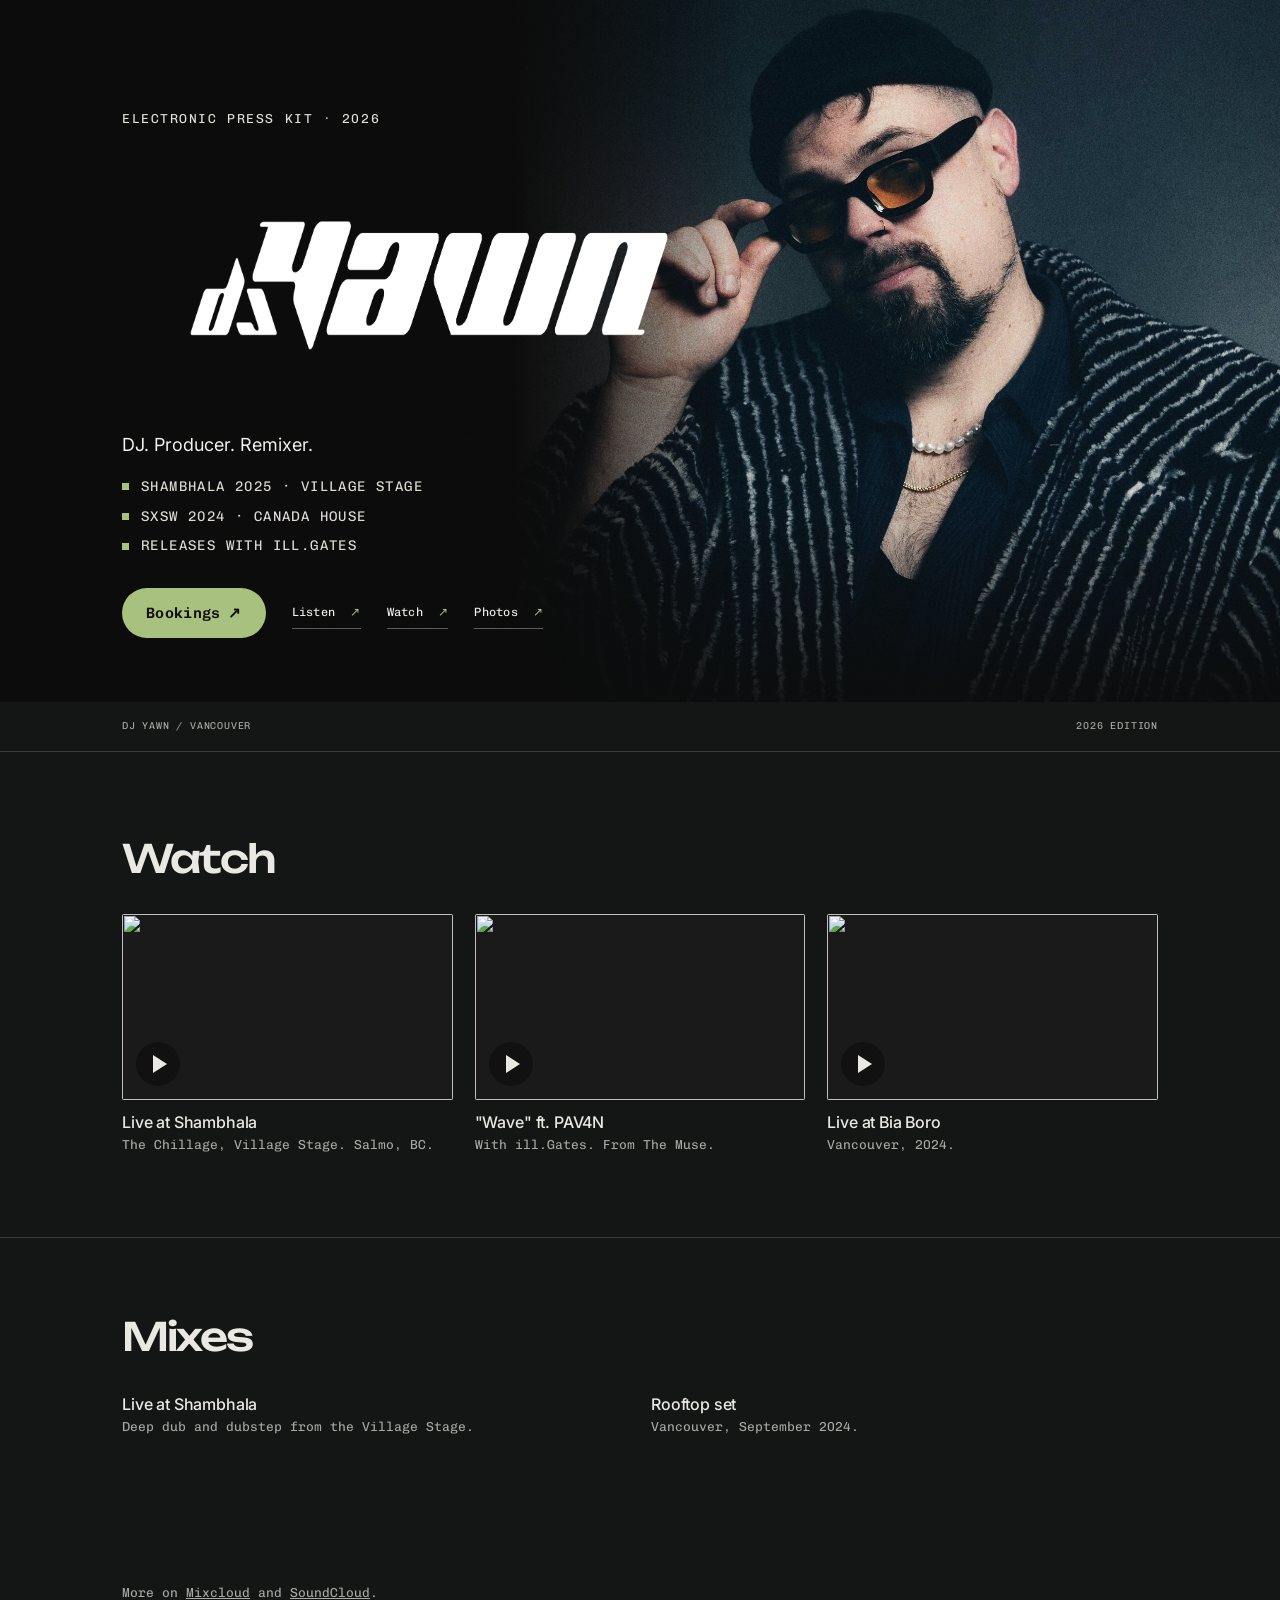
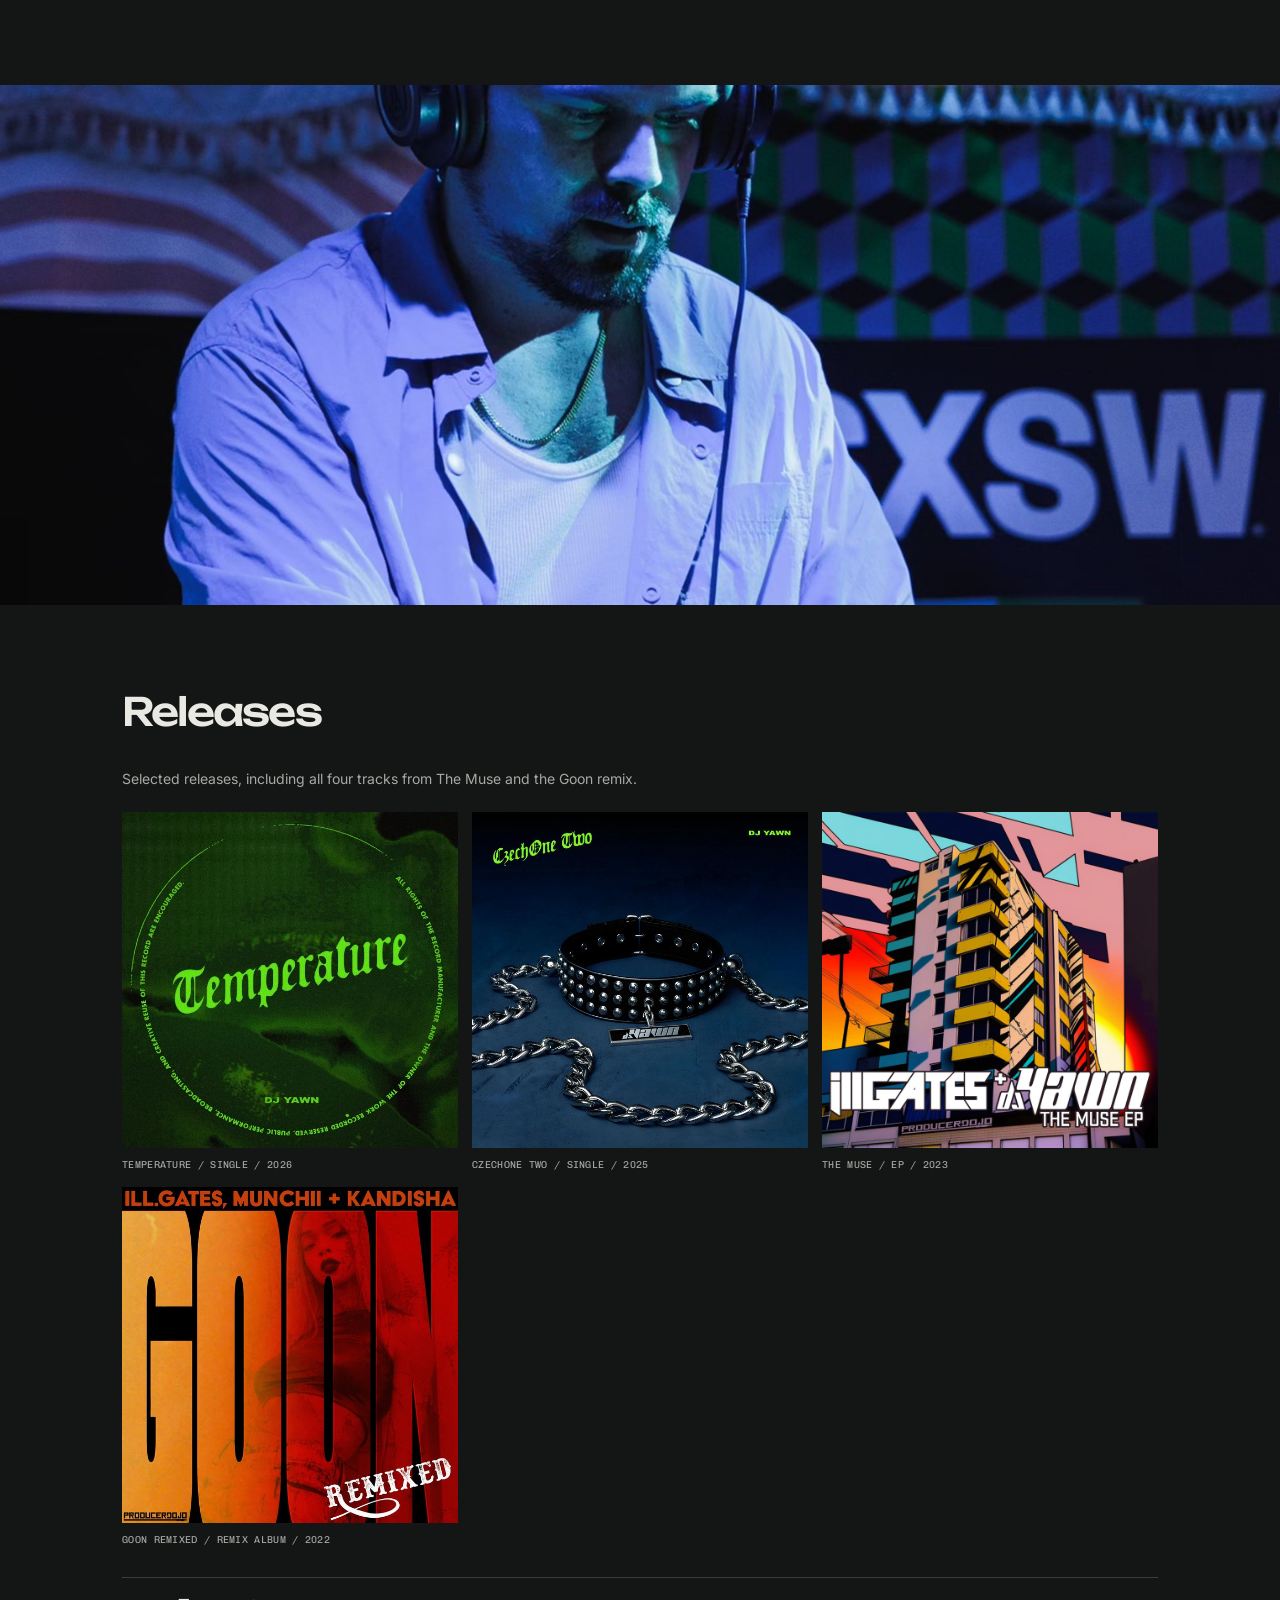
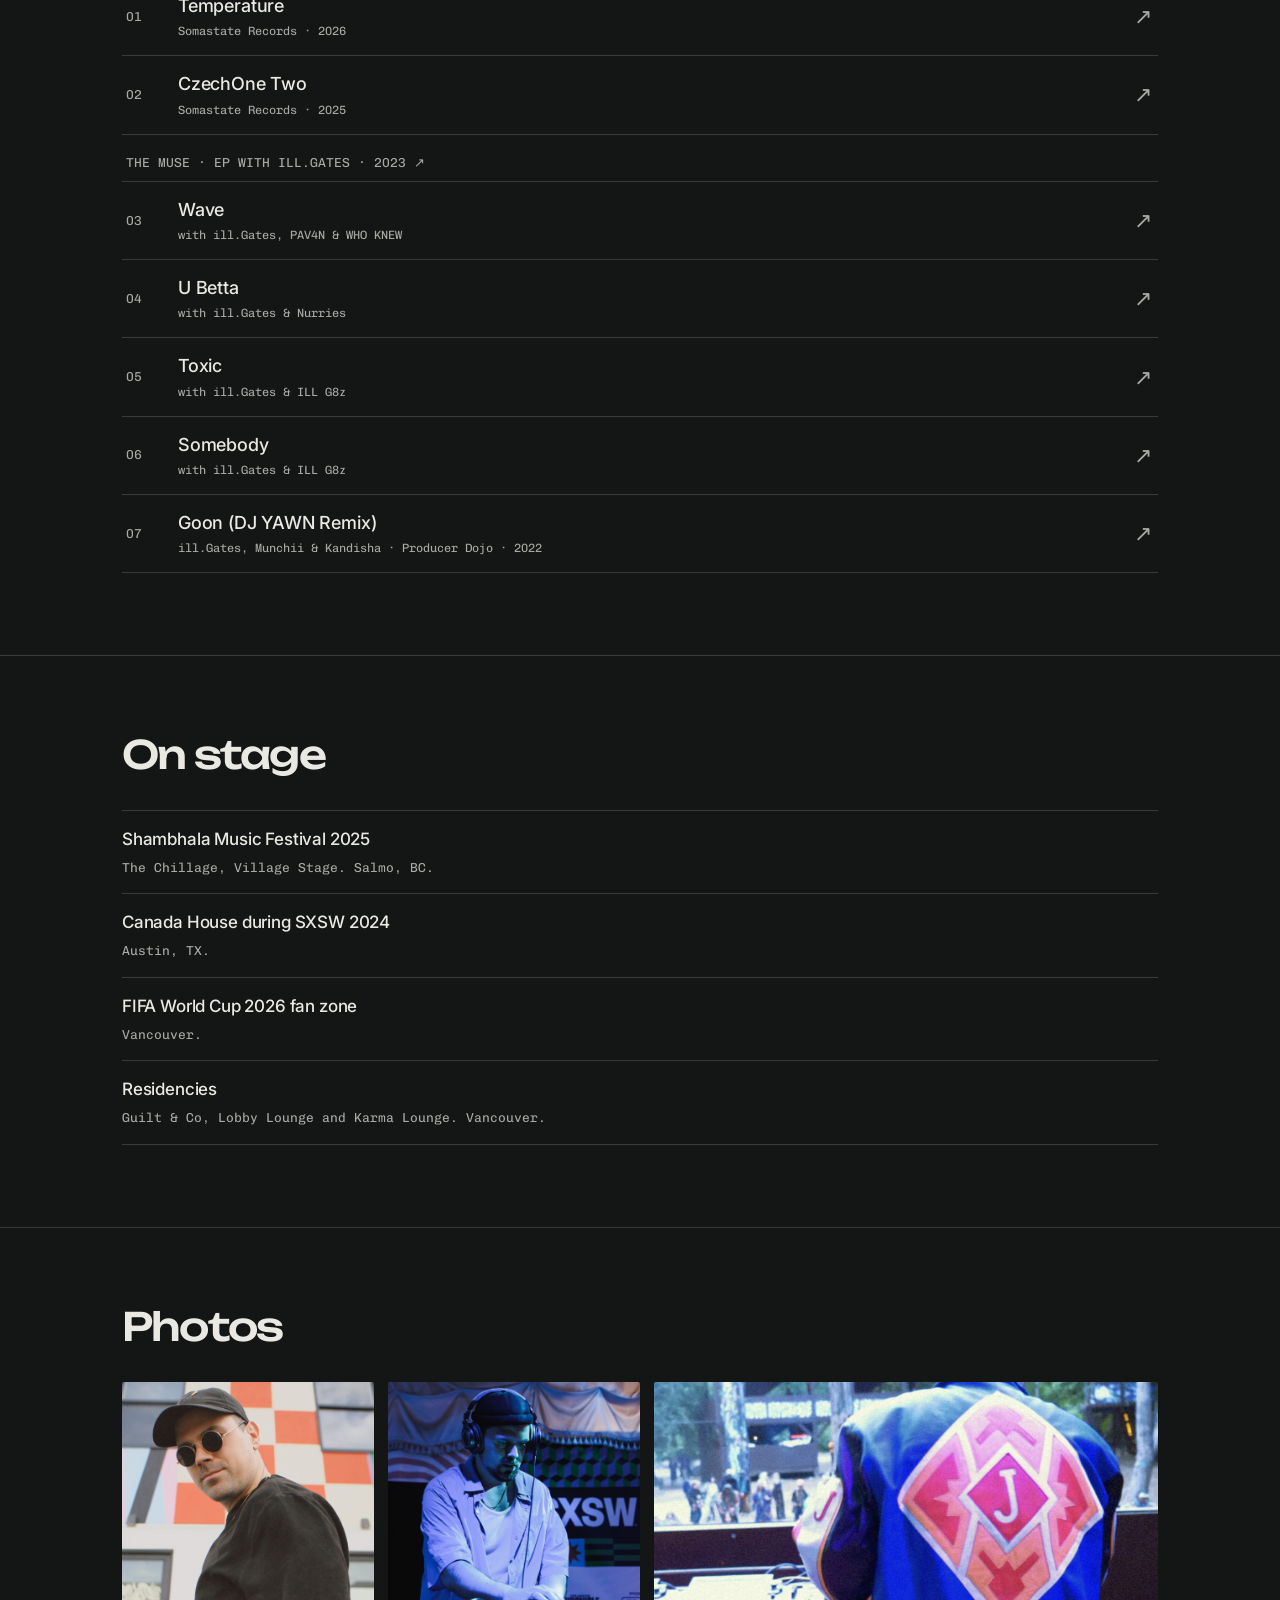
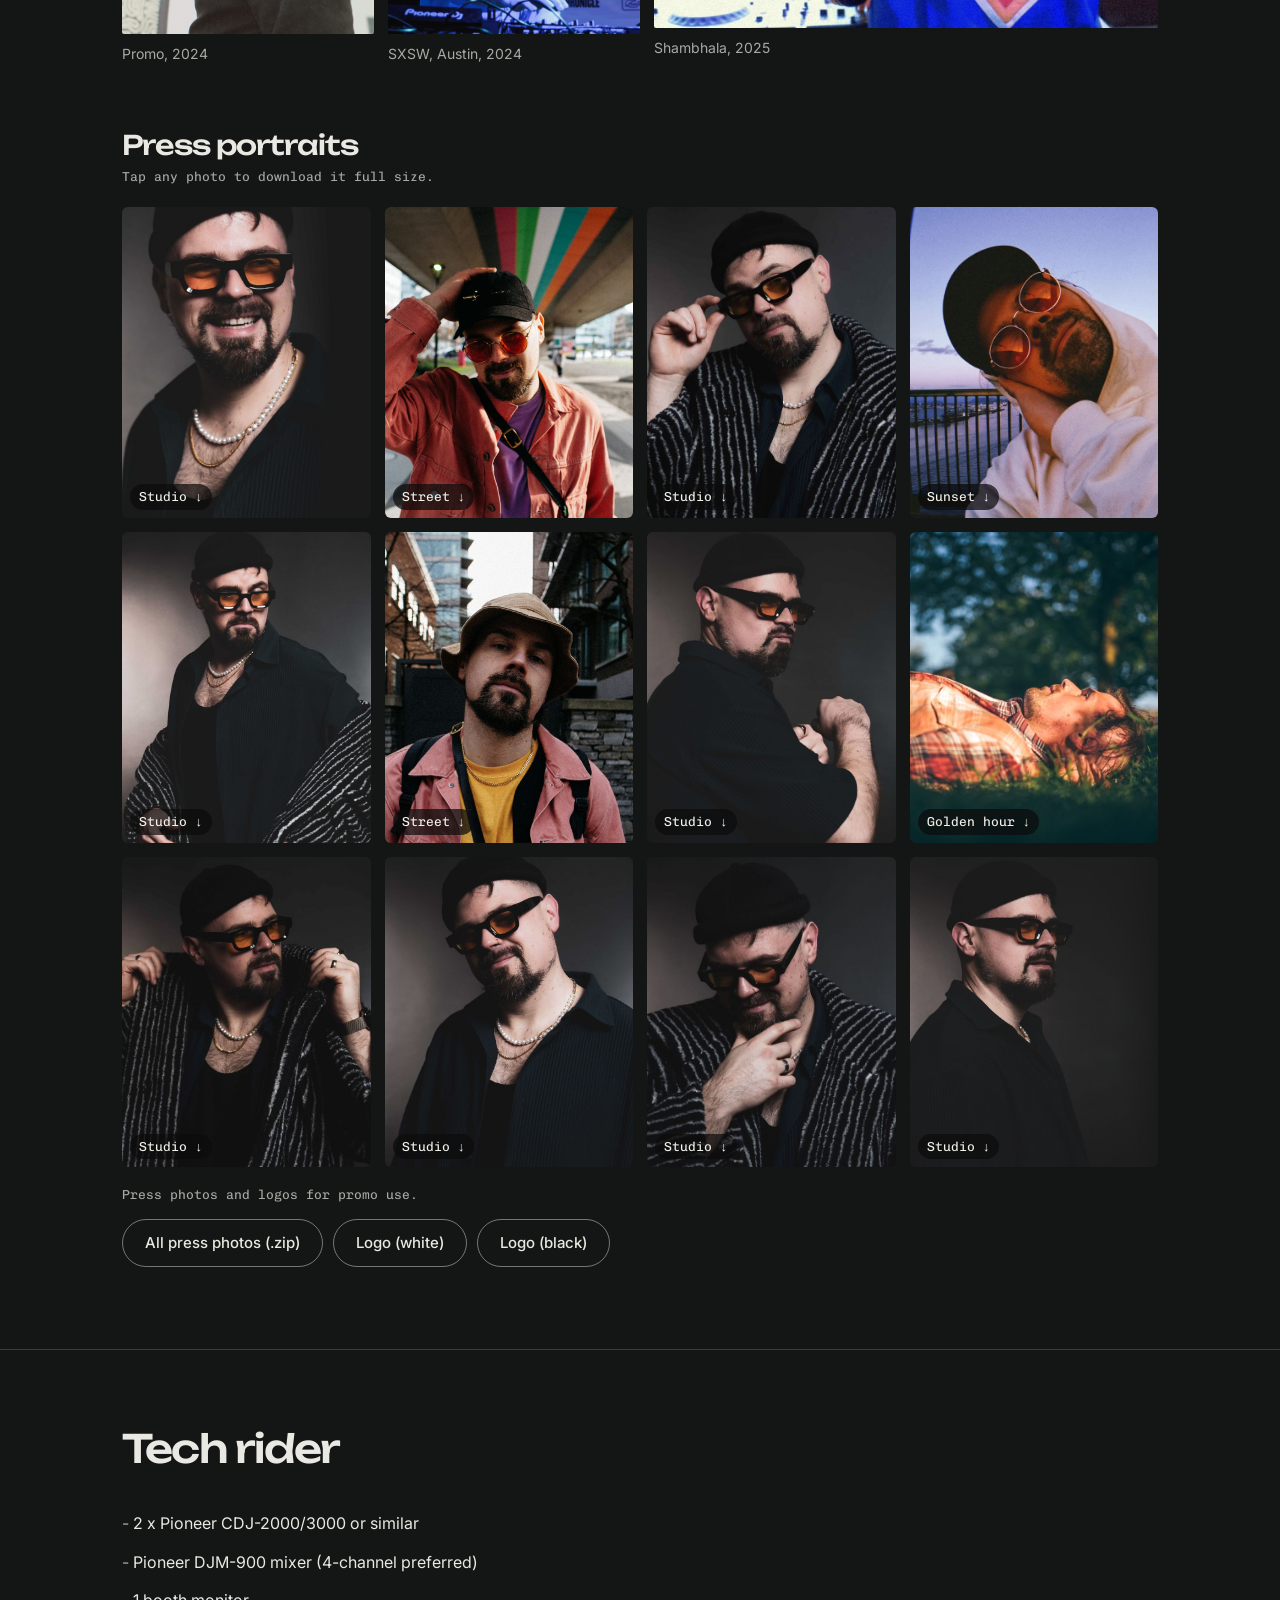
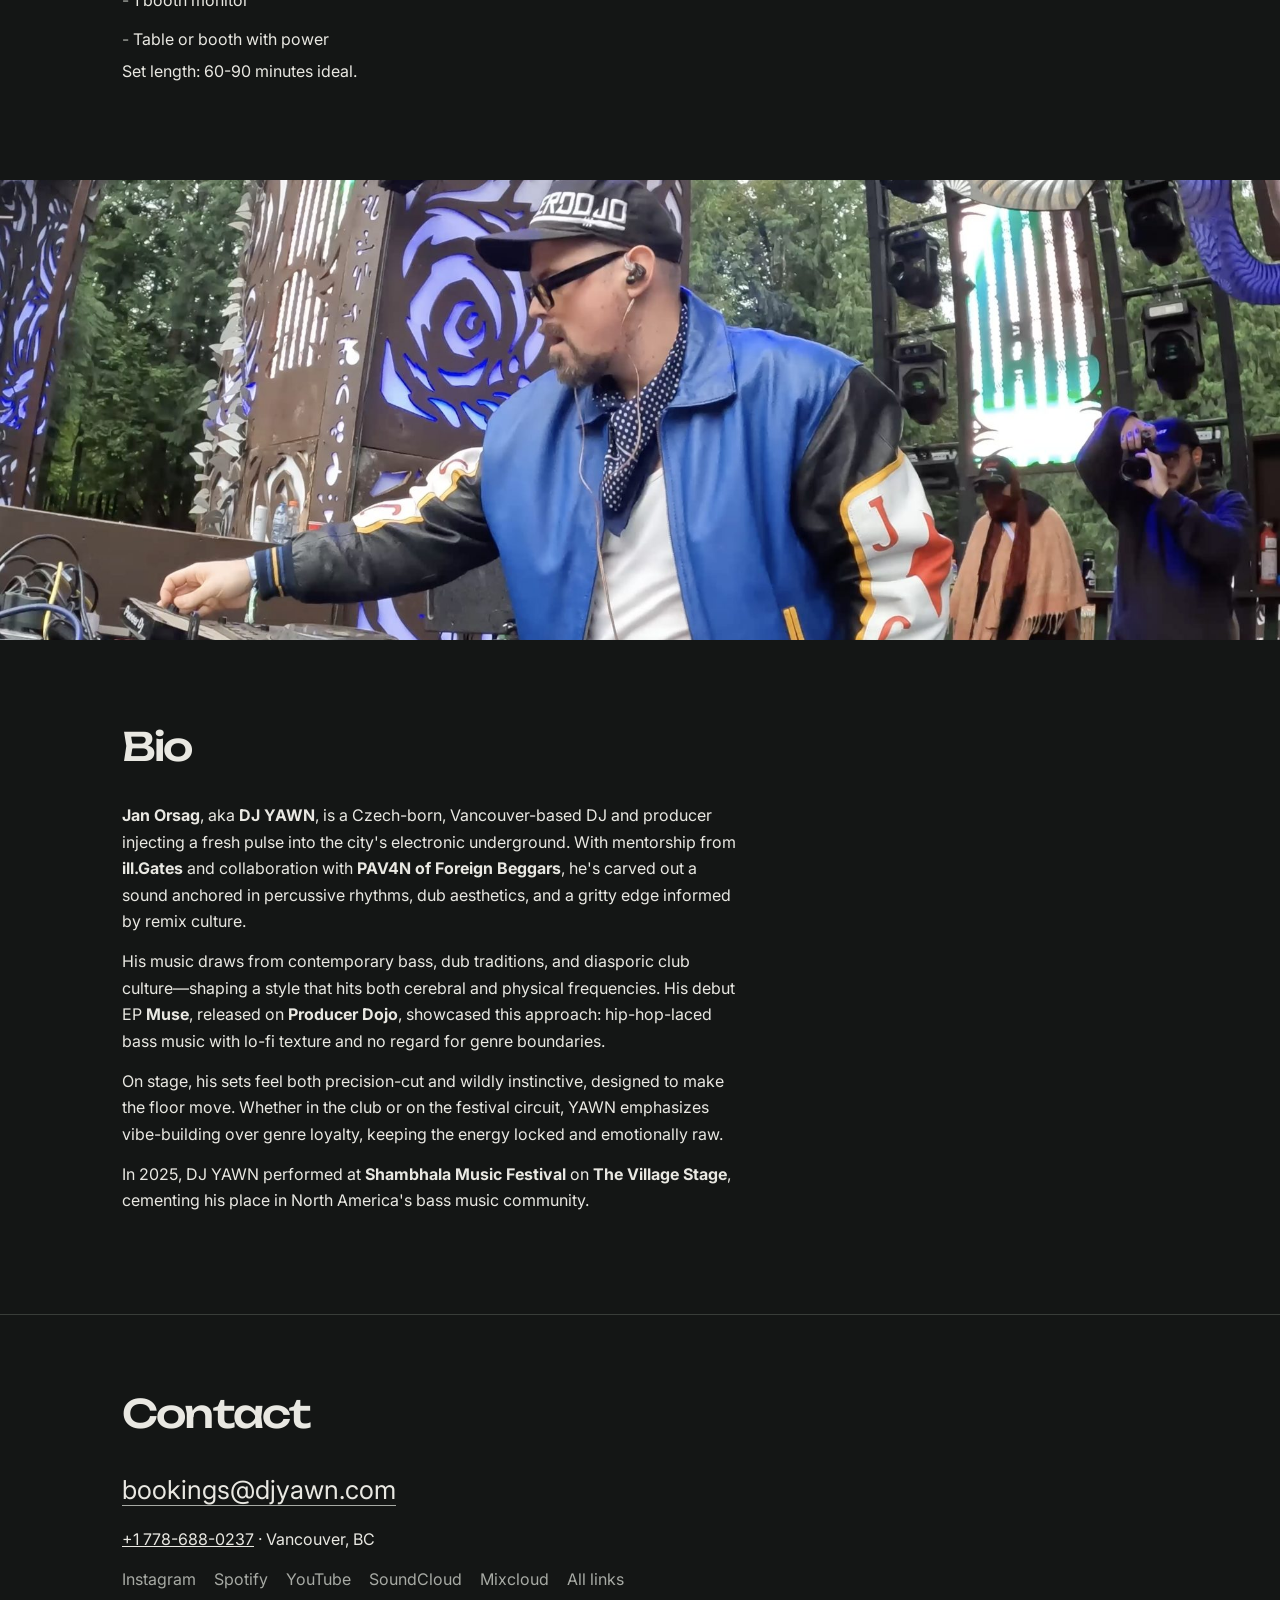
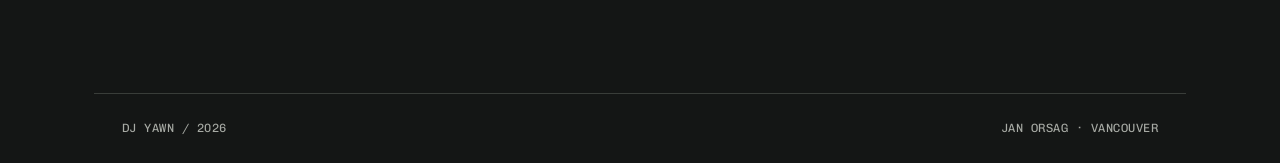
==== commit 7fcbf0b0: "EPK: film-graded portrait hero and 12 new press portraits - Hero: tipping-glasses studio portrait wi" ====
--- a/index.html
+++ b/index.html
@@ -17,21 +17,28 @@
   <link rel="preconnect" href="https://fonts.googleapis.com">
   <link rel="preconnect" href="https://fonts.gstatic.com" crossorigin>
   <link href="https://fonts.googleapis.com/css2?family=Unbounded:wght@500;800&family=Chivo+Mono:wght@300;400&family=Inter:wght@400;500;600&display=swap" rel="stylesheet">
-  <link rel="stylesheet" href="style.css?v=5">
+  <link rel="stylesheet" href="style.css?v=7">
 </head>
 <body>
 
 <header class="hero">
-  <img class="hero-img" src="images/web/hero-jacket.jpg" alt="DJ YAWN in his J jacket at the decks, Shambhala 2025">
+  <img class="hero-img" src="images/web/hero-portrait.jpg" alt="DJ YAWN, studio portrait, tipping his glasses">
+  <div class="hero-grain" aria-hidden="true"></div>
   <div class="hero-shade"></div>
   <div class="hero-text wrap">
+    <p class="hero-edition">Electronic press kit <span>·</span> 2026</p>
     <img class="logo" src="images/logo/logo-white.png" alt="DJ YAWN">
     <p class="line">DJ. Producer. Remixer.</p>
-    <p class="hero-edition">Electronic press kit <span>·</span> 2026</p>
+    <ul class="hero-creds" aria-label="Highlights">
+      <li>Shambhala 2025 · Village Stage</li>
+      <li>SXSW 2024 · Canada House</li>
+      <li>Releases with ill.Gates</li>
+    </ul>
     <nav class="hero-nav" aria-label="Explore press kit">
+      <a class="hero-book" href="mailto:bookings@djyawn.com">Bookings <span aria-hidden="true">↗</span></a>
       <a href="#listen">Listen <span aria-hidden="true">↗</span></a>
       <a href="#watch">Watch <span aria-hidden="true">↗</span></a>
-      <a href="mailto:bookings@djyawn.com">Bookings <span aria-hidden="true">↗</span></a>
+      <a href="#photos">Photos <span aria-hidden="true">↗</span></a>
     </nav>
   </div>
 </header>
@@ -115,9 +122,25 @@
       <figure><img src="images/web/sxsw-2024.jpg" alt="DJ YAWN at SXSW, Austin, 2024" loading="lazy"><figcaption>SXSW, Austin, 2024</figcaption></figure>
       <figure class="wide"><img src="images/web/shambhala-2025.jpg" alt="DJ YAWN at Shambhala, 2025" loading="lazy"><figcaption>Shambhala, 2025</figcaption></figure>
     </div>
+    <h3 class="press-head" id="press-photos">Press portraits</h3>
+    <p class="more press-note">Tap any photo to download it full size.</p>
+    <div class="press-grid">
+      <a class="press-shot" href="downloads/press/dj-yawn-studio-02.jpg" download><img src="images/web/press/dj-yawn-studio-02.jpg" alt="DJ YAWN studio portrait, smiling in orange-tinted glasses" loading="lazy"><span>Studio ↓</span></a>
+      <a class="press-shot" href="downloads/press/dj-yawn-street-01.jpg" download><img src="images/web/press/dj-yawn-street-01.jpg" alt="DJ YAWN under a striped overpass, Vancouver" loading="lazy" style="object-position:50% 30%"><span>Street ↓</span></a>
+      <a class="press-shot" href="downloads/press/dj-yawn-studio-03.jpg" download><img src="images/web/press/dj-yawn-studio-03.jpg" alt="DJ YAWN studio portrait, adjusting glasses" loading="lazy" style="object-position:45% 50%"><span>Studio ↓</span></a>
+      <a class="press-shot" href="downloads/press/dj-yawn-sunset.jpg" download><img src="images/web/press/dj-yawn-sunset.jpg" alt="DJ YAWN at sunset on a bridge, Vancouver" loading="lazy" style="object-position:45% 50%"><span>Sunset ↓</span></a>
+      <a class="press-shot" href="downloads/press/dj-yawn-studio-04.jpg" download><img src="images/web/press/dj-yawn-studio-04.jpg" alt="DJ YAWN studio portrait in a striped coat" loading="lazy" style="object-position:50% 20%"><span>Studio ↓</span></a>
+      <a class="press-shot" href="downloads/press/dj-yawn-street-02.jpg" download><img src="images/web/press/dj-yawn-street-02.jpg" alt="DJ YAWN in a bucket hat and pink jacket, Vancouver" loading="lazy" style="object-position:50% 30%"><span>Street ↓</span></a>
+      <a class="press-shot" href="downloads/press/dj-yawn-studio-05.jpg" download><img src="images/web/press/dj-yawn-studio-05.jpg" alt="DJ YAWN studio portrait, side profile" loading="lazy" style="object-position:50% 20%"><span>Studio ↓</span></a>
+      <a class="press-shot" href="downloads/press/dj-yawn-golden-hour.jpg" download><img src="images/web/press/dj-yawn-golden-hour.jpg" alt="DJ YAWN lying in the grass at golden hour" loading="lazy" style="object-position:66% 50%"><span>Golden hour ↓</span></a>
+      <a class="press-shot" href="downloads/press/dj-yawn-studio-06.jpg" download><img src="images/web/press/dj-yawn-studio-06.jpg" alt="DJ YAWN studio portrait, holding his coat collar" loading="lazy" style="object-position:50% 20%"><span>Studio ↓</span></a>
+      <a class="press-shot" href="downloads/press/dj-yawn-studio-07.jpg" download><img src="images/web/press/dj-yawn-studio-07.jpg" alt="DJ YAWN studio portrait with pearl necklace" loading="lazy" style="object-position:50% 20%"><span>Studio ↓</span></a>
+      <a class="press-shot" href="downloads/press/dj-yawn-studio-08.jpg" download><img src="images/web/press/dj-yawn-studio-08.jpg" alt="DJ YAWN studio portrait, hand on chin" loading="lazy" style="object-position:45% 50%"><span>Studio ↓</span></a>
+      <a class="press-shot" href="downloads/press/dj-yawn-studio-01.jpg" download><img src="images/web/press/dj-yawn-studio-01.jpg" alt="DJ YAWN studio portrait, looking off camera" loading="lazy" style="object-position:60% 20%"><span>Studio ↓</span></a>
+    </div>
     <p class="more">Press photos and logos for promo use.</p>
     <nav class="actions left">
-      <a class="btn" href="downloads/press-photos.zip" download>Press photos</a>
+      <a class="btn" href="downloads/press-photos.zip" download>All press photos (.zip)</a>
       <a class="btn" href="images/logo/logo-white.png" download>Logo (white)</a>
       <a class="btn" href="images/logo/logo-black.png" download>Logo (black)</a>
     </nav>
--- a/style.css
+++ b/style.css
@@ -276,3 +276,48 @@
  .track{grid-template-columns:25px 1fr 15px;gap:8px}
  .track small.credits{font-size:11px}
 }
+
+/* 2026-11 hero: face-forward portrait, bigger mark, credentials, one clear booking action */
+.hero{background:#0c0c0c;align-items:flex-end}
+.hero-img{object-position:62% 18%}
+.hero-shade{background:linear-gradient(180deg,rgba(12,12,12,0) 28%,rgba(12,12,12,.55) 56%,rgba(12,12,12,.97) 100%)}
+.hero-edition{font-size:13px;margin:0 0 20px;border-top:0;padding-top:0}
+.hero .line{margin-bottom:20px}
+.hero-creds{list-style:none;margin:0 0 32px;padding:0;display:flex;flex-direction:column;gap:9px;font:400 13px/1.35 "Chivo Mono",monospace;letter-spacing:.1em;text-transform:uppercase;color:#dcdad3}
+.hero-creds li:before{content:"";display:inline-block;width:7px;height:7px;background:var(--acid);margin:0 12px 1px 0;vertical-align:middle}
+.hero-nav{gap:14px 26px}
+.hero-nav a.hero-book{display:inline-flex;align-items:center;min-height:50px;padding:0 24px;border:0;border-radius:999px;background:var(--acid);color:#111;font-weight:600;font-size:15px}
+.hero-nav a.hero-book span{color:#111}
+.hero-nav a.hero-book:hover,.hero-nav a.hero-book:focus-visible{background:#fff;border:0}
+@media (min-width:900px){
+  .hero{align-items:center}
+  .hero-img{left:auto;right:0;width:60%;object-position:45% 30%;-webkit-mask-image:linear-gradient(90deg,transparent 0,#000 30%);mask-image:linear-gradient(90deg,transparent 0,#000 30%)}
+  .hero-shade{background:linear-gradient(90deg,#0c0c0c 0%,rgba(12,12,12,.7) 34%,rgba(12,12,12,0) 58%),linear-gradient(180deg,rgba(12,12,12,0) 72%,rgba(12,12,12,.92) 100%)}
+  .hero-text{padding-bottom:0;padding-top:40px}
+  .hero .logo{width:min(620px,48vw);margin-bottom:18px}
+  .hero-creds{gap:11px;font-size:14px}
+}
+
+/* 2026-11 press portraits: added under the original photos, each tile downloads full size */
+.press-head{margin:64px 0 6px;font:500 clamp(21px,2.6vw,27px)/1.2 Unbounded,system-ui,sans-serif;letter-spacing:-.04em;color:var(--fg)}
+.press-note{margin:0 0 20px}
+.press-grid{display:grid;grid-template-columns:repeat(2,1fr);gap:10px}
+.press-shot{position:relative;display:block;overflow:hidden;border-radius:6px;background:#1a1a1b;text-decoration:none}
+.press-shot img{width:100%;aspect-ratio:4/5;object-fit:cover;transition:transform .4s}
+.press-shot span{position:absolute;left:8px;bottom:8px;padding:5px 9px;border-radius:999px;background:rgba(12,12,12,.72);color:#f3f1ec;font:400 13px/1.2 "Chivo Mono",monospace}
+.press-shot:hover img{transform:scale(1.03)}
+.press-shot:hover span,.press-shot:focus-visible span{background:var(--acid);color:#111}
+@media (min-width:768px){.press-grid{grid-template-columns:repeat(4,1fr);gap:14px}}
+
+/* Phones and small tablets: photo on top, type below it, so the logo never covers the face. */
+@media (max-width:899px){
+  .hero{display:block;min-height:0}
+  .hero-img{position:relative;inset:auto;display:block;width:100%;height:min(60svh,560px);object-position:45% 30%}
+  .hero-shade{bottom:auto;height:min(60svh,560px);background:linear-gradient(180deg,rgba(12,12,12,0) 50%,rgba(12,12,12,.6) 80%,#0c0c0c 100%)}
+  .hero-text{margin-top:-84px;padding-bottom:44px}
+  .hero .logo{width:min(340px,82vw)}
+  .hero-nav{gap:12px 22px}
+}
+
+/* Film grain over the hero, drawn at screen resolution so it reads the same on phones and desktops. */
+.hero-grain{position:absolute;inset:0;background:url('images/web/grain.png') repeat;background-size:128px 128px;mix-blend-mode:overlay;opacity:.5;pointer-events:none}
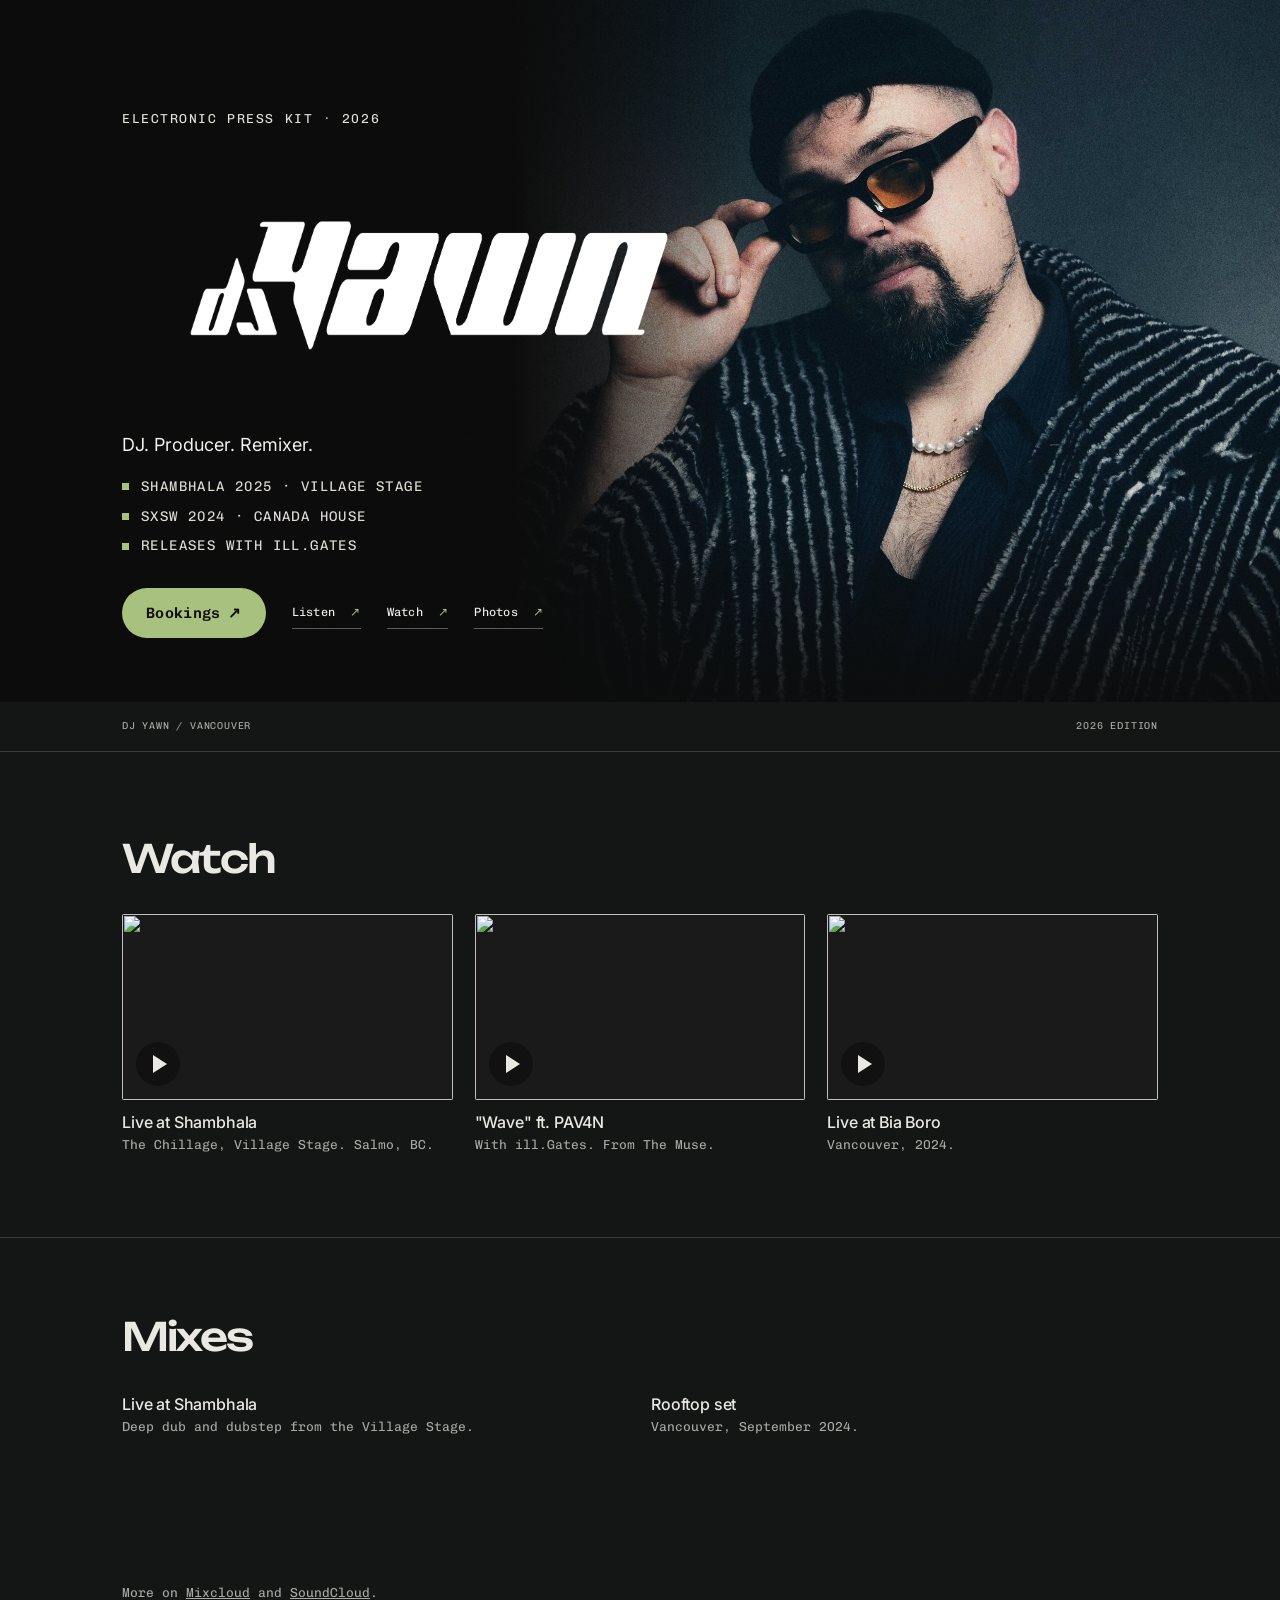
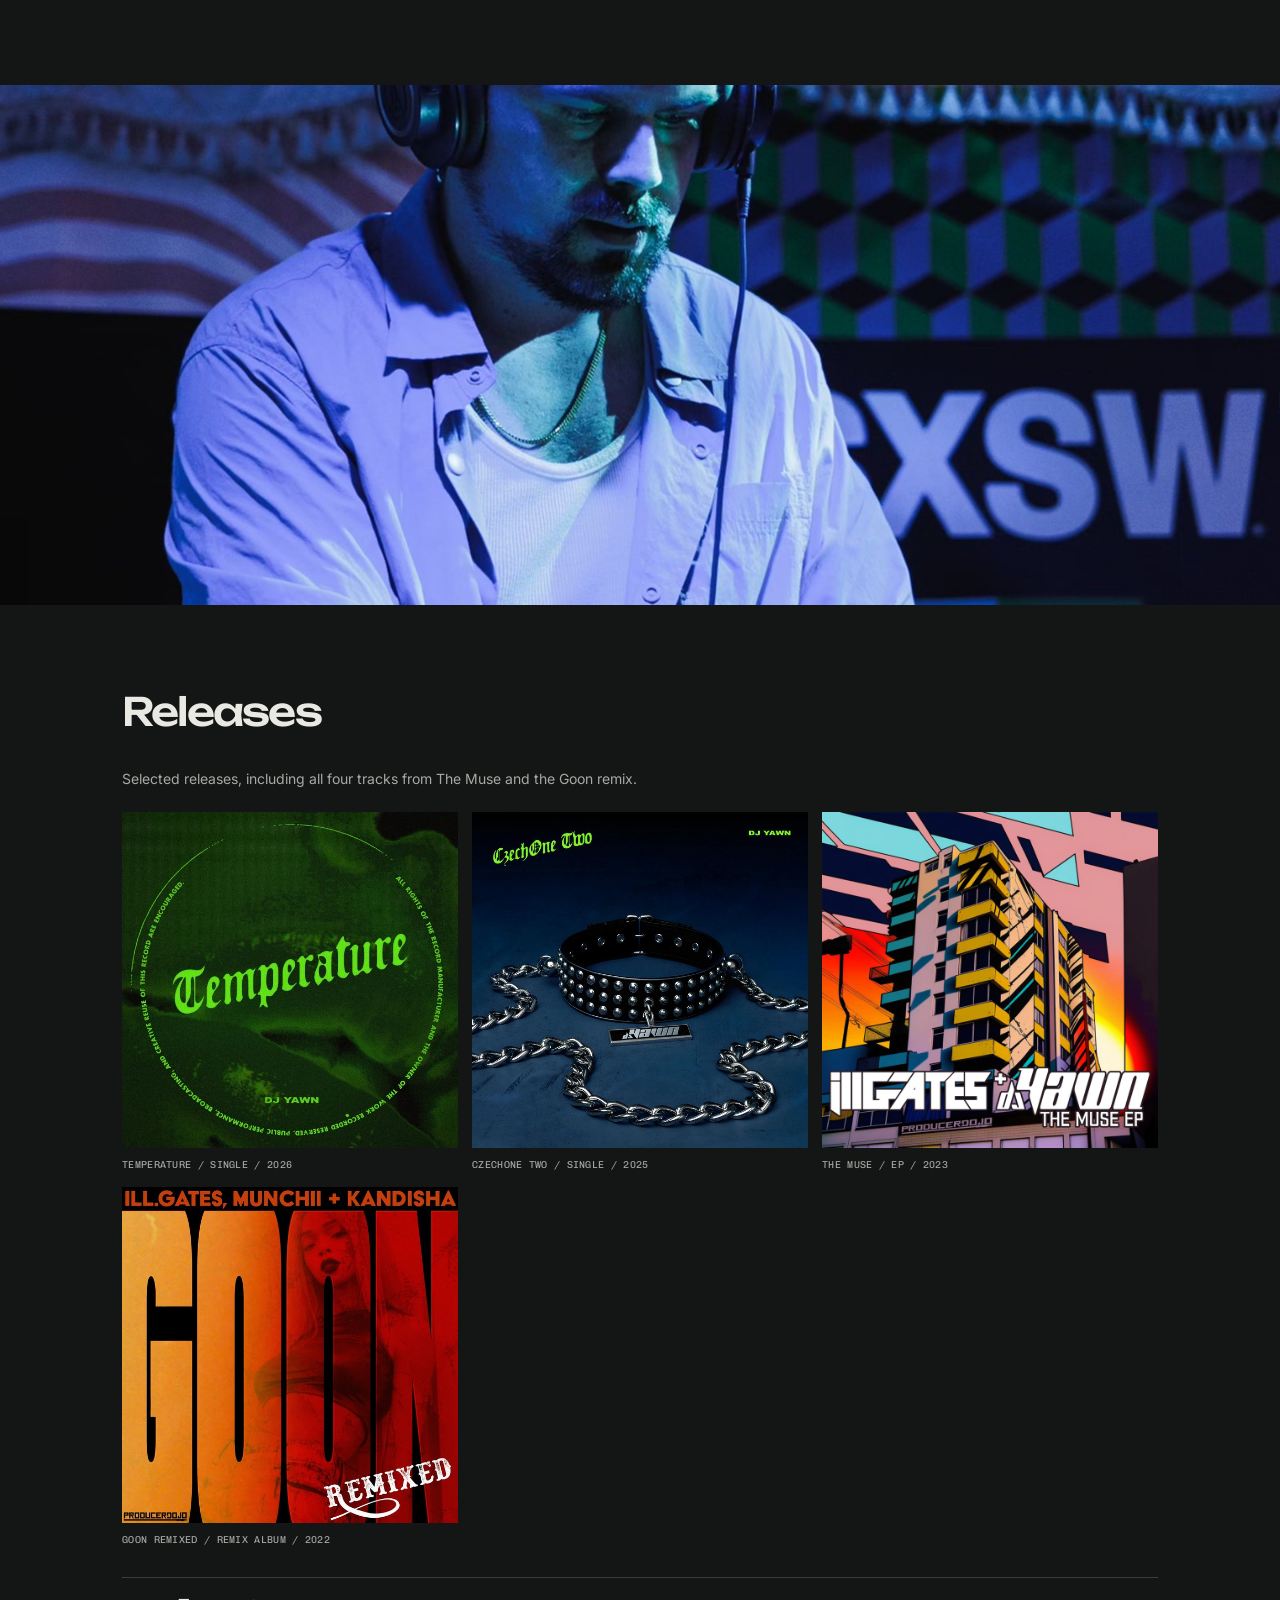
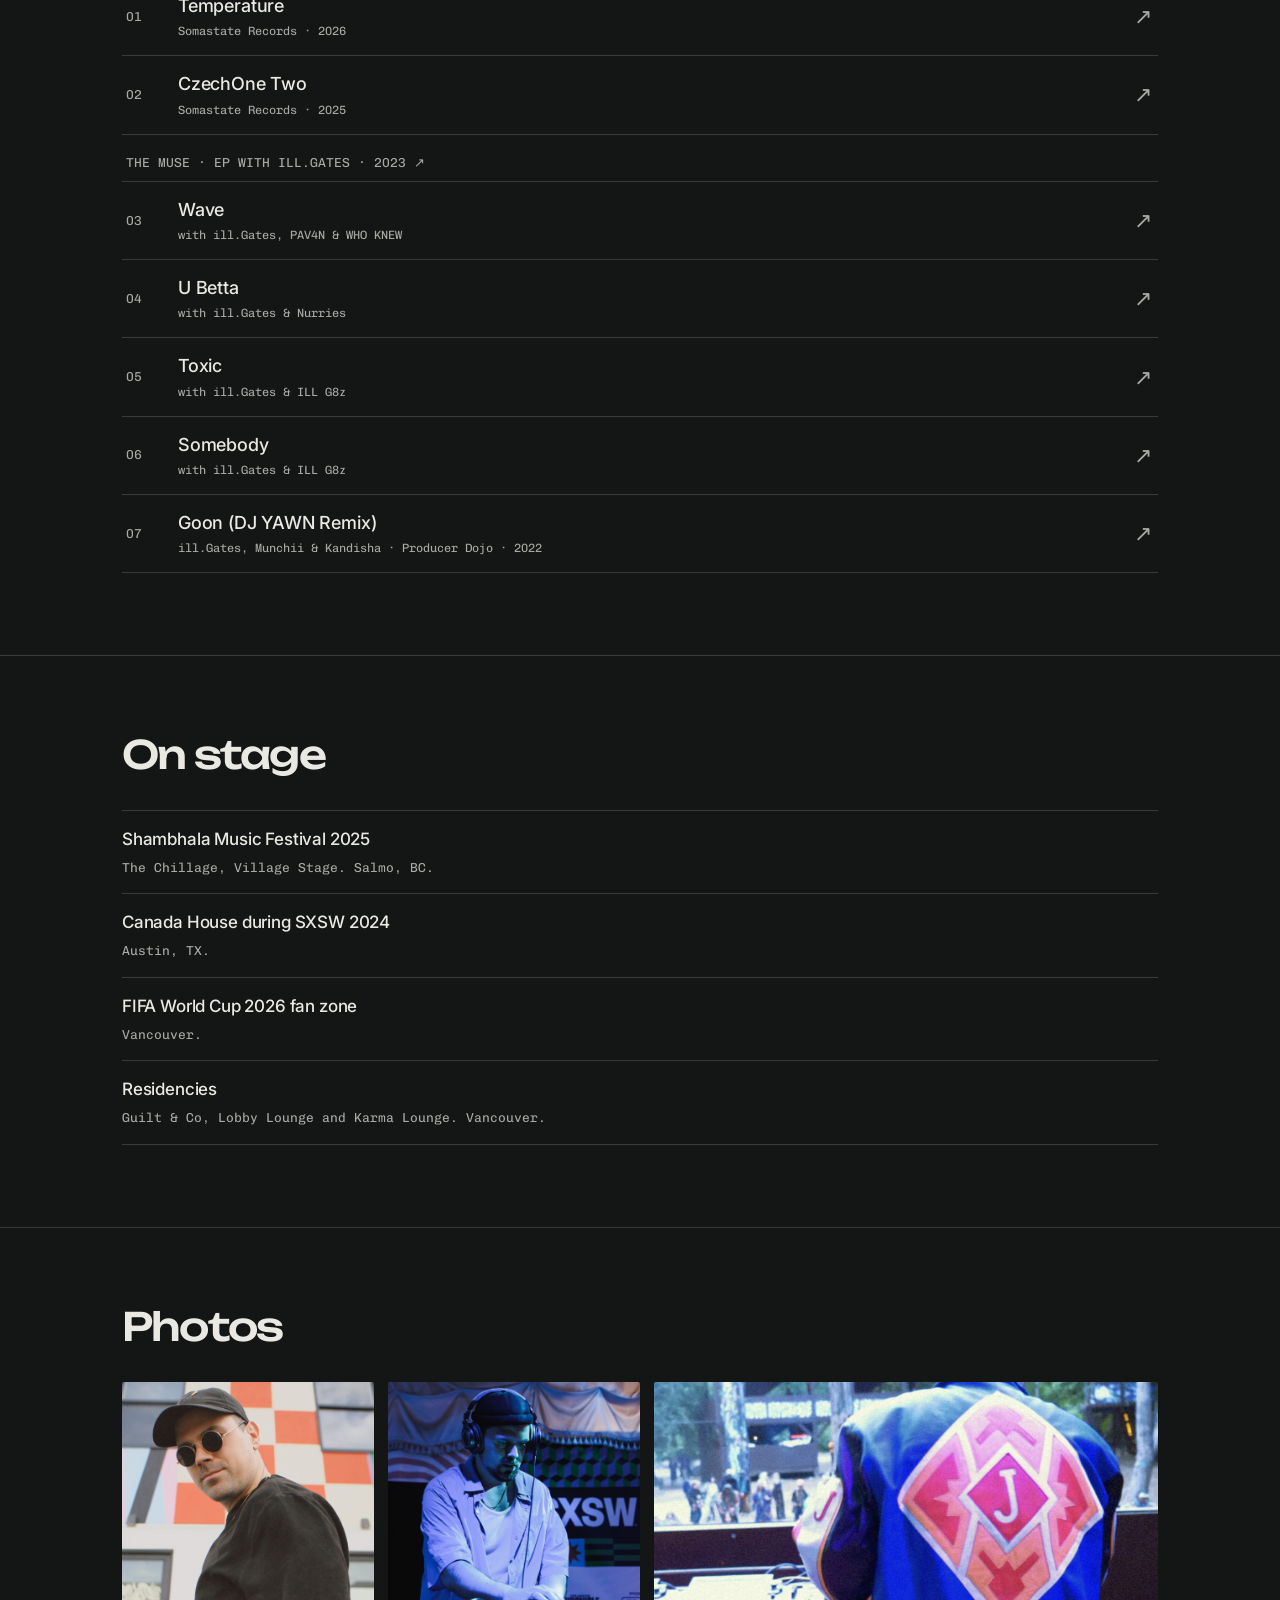
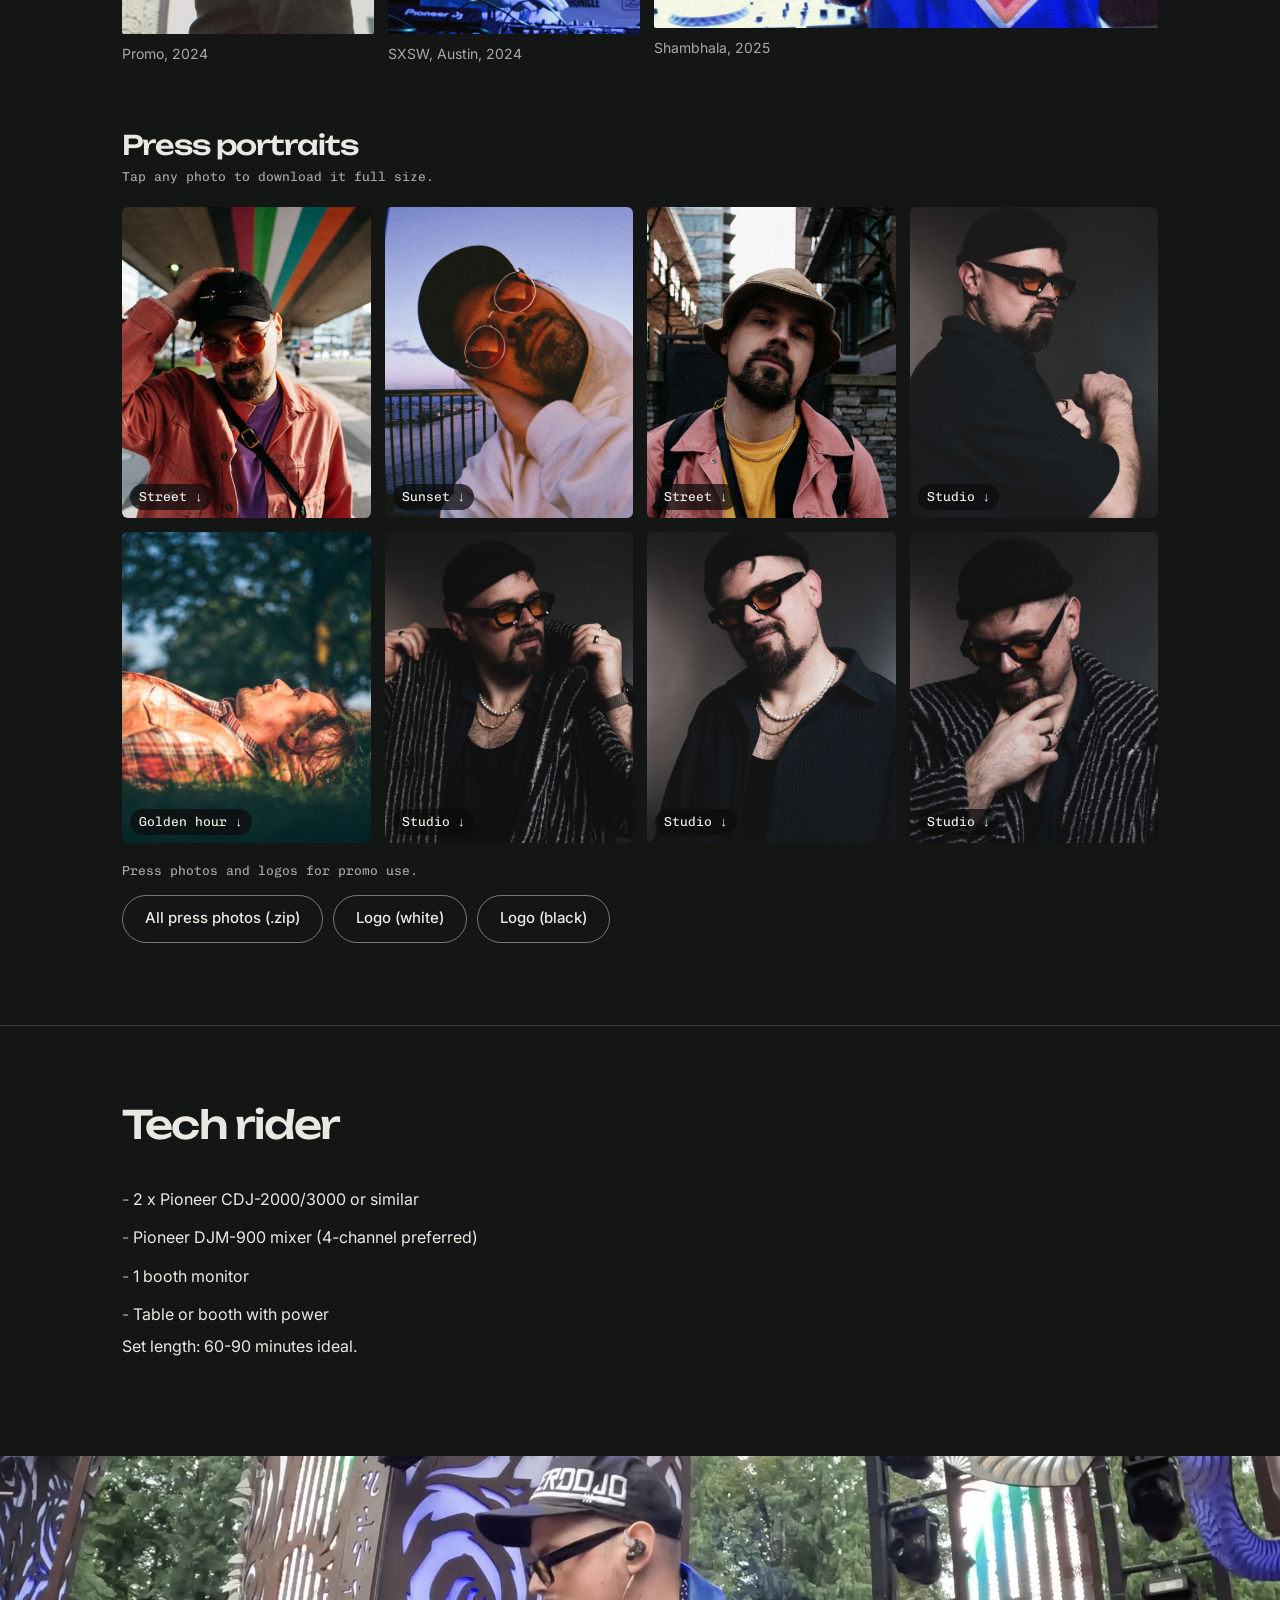
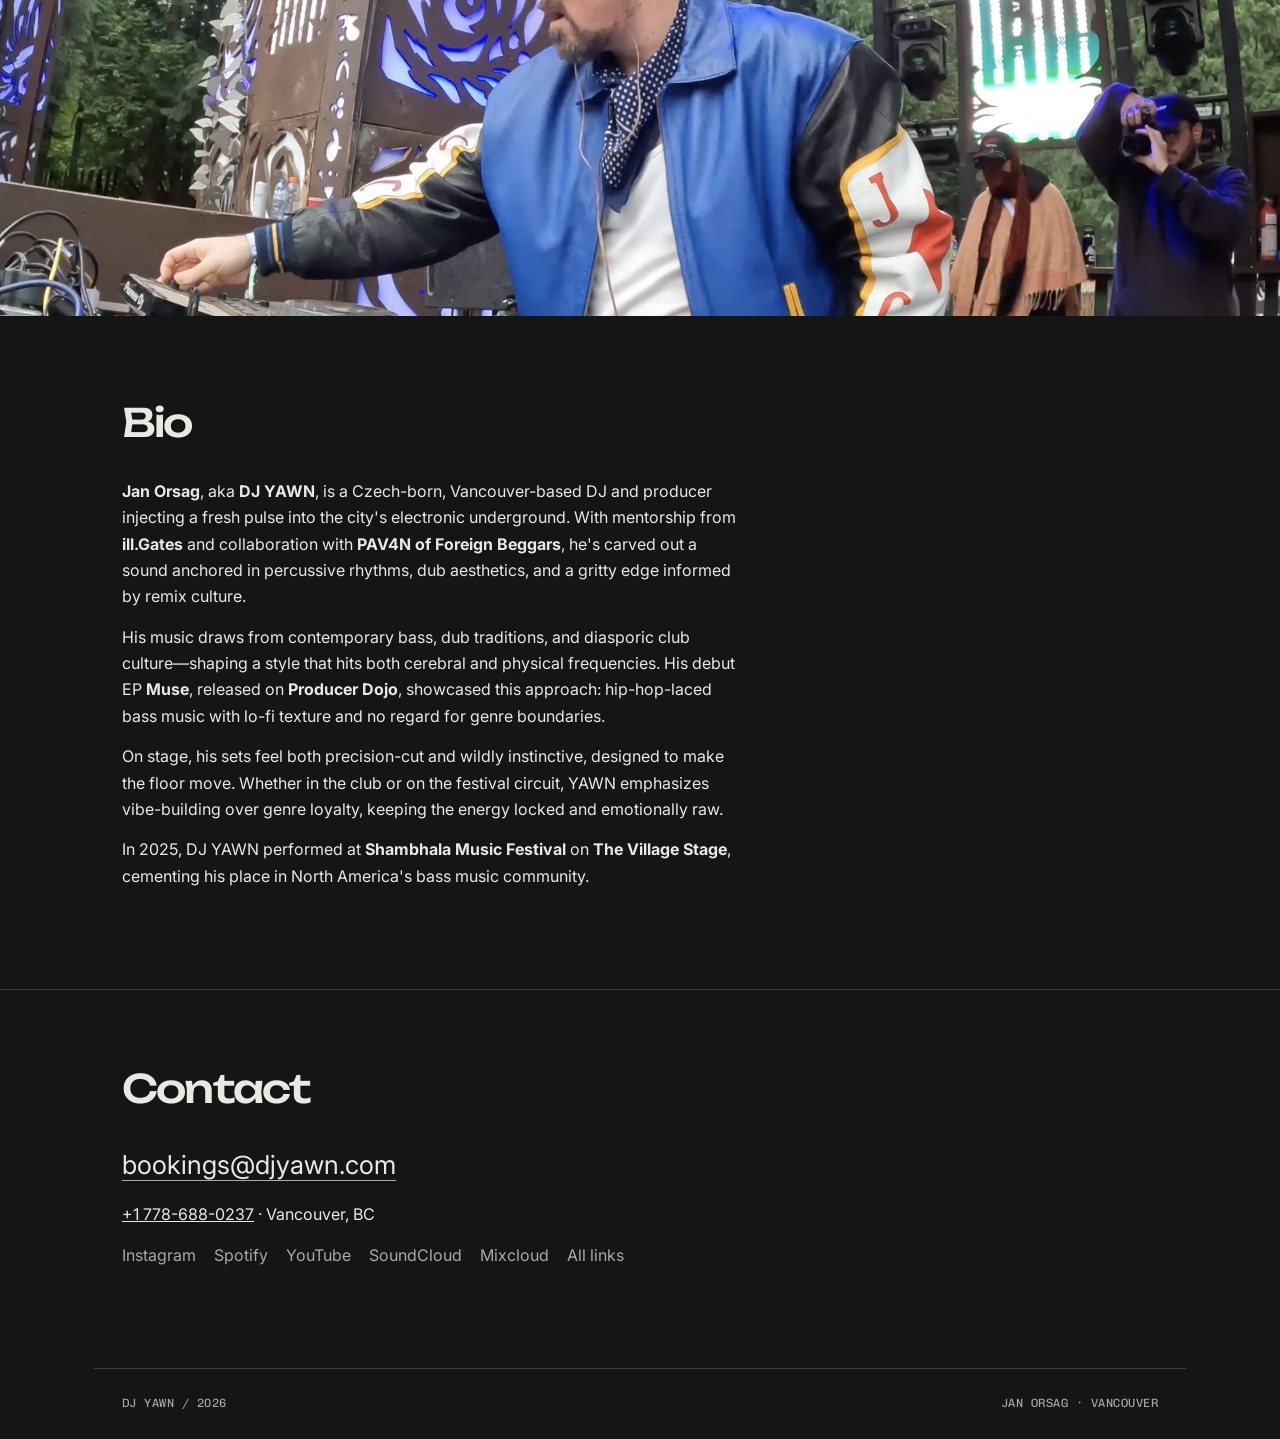
==== commit db61f3f0: "EPK: trim press portraits to eight Remove four studio portraits from the Press portraits grid and fr" ====
--- a/index.html
+++ b/index.html
@@ -125,18 +125,14 @@
     <h3 class="press-head" id="press-photos">Press portraits</h3>
     <p class="more press-note">Tap any photo to download it full size.</p>
     <div class="press-grid">
-      <a class="press-shot" href="downloads/press/dj-yawn-studio-02.jpg" download><img src="images/web/press/dj-yawn-studio-02.jpg" alt="DJ YAWN studio portrait, smiling in orange-tinted glasses" loading="lazy"><span>Studio ↓</span></a>
       <a class="press-shot" href="downloads/press/dj-yawn-street-01.jpg" download><img src="images/web/press/dj-yawn-street-01.jpg" alt="DJ YAWN under a striped overpass, Vancouver" loading="lazy" style="object-position:50% 30%"><span>Street ↓</span></a>
-      <a class="press-shot" href="downloads/press/dj-yawn-studio-03.jpg" download><img src="images/web/press/dj-yawn-studio-03.jpg" alt="DJ YAWN studio portrait, adjusting glasses" loading="lazy" style="object-position:45% 50%"><span>Studio ↓</span></a>
       <a class="press-shot" href="downloads/press/dj-yawn-sunset.jpg" download><img src="images/web/press/dj-yawn-sunset.jpg" alt="DJ YAWN at sunset on a bridge, Vancouver" loading="lazy" style="object-position:45% 50%"><span>Sunset ↓</span></a>
-      <a class="press-shot" href="downloads/press/dj-yawn-studio-04.jpg" download><img src="images/web/press/dj-yawn-studio-04.jpg" alt="DJ YAWN studio portrait in a striped coat" loading="lazy" style="object-position:50% 20%"><span>Studio ↓</span></a>
       <a class="press-shot" href="downloads/press/dj-yawn-street-02.jpg" download><img src="images/web/press/dj-yawn-street-02.jpg" alt="DJ YAWN in a bucket hat and pink jacket, Vancouver" loading="lazy" style="object-position:50% 30%"><span>Street ↓</span></a>
       <a class="press-shot" href="downloads/press/dj-yawn-studio-05.jpg" download><img src="images/web/press/dj-yawn-studio-05.jpg" alt="DJ YAWN studio portrait, side profile" loading="lazy" style="object-position:50% 20%"><span>Studio ↓</span></a>
       <a class="press-shot" href="downloads/press/dj-yawn-golden-hour.jpg" download><img src="images/web/press/dj-yawn-golden-hour.jpg" alt="DJ YAWN lying in the grass at golden hour" loading="lazy" style="object-position:66% 50%"><span>Golden hour ↓</span></a>
       <a class="press-shot" href="downloads/press/dj-yawn-studio-06.jpg" download><img src="images/web/press/dj-yawn-studio-06.jpg" alt="DJ YAWN studio portrait, holding his coat collar" loading="lazy" style="object-position:50% 20%"><span>Studio ↓</span></a>
       <a class="press-shot" href="downloads/press/dj-yawn-studio-07.jpg" download><img src="images/web/press/dj-yawn-studio-07.jpg" alt="DJ YAWN studio portrait with pearl necklace" loading="lazy" style="object-position:50% 20%"><span>Studio ↓</span></a>
       <a class="press-shot" href="downloads/press/dj-yawn-studio-08.jpg" download><img src="images/web/press/dj-yawn-studio-08.jpg" alt="DJ YAWN studio portrait, hand on chin" loading="lazy" style="object-position:45% 50%"><span>Studio ↓</span></a>
-      <a class="press-shot" href="downloads/press/dj-yawn-studio-01.jpg" download><img src="images/web/press/dj-yawn-studio-01.jpg" alt="DJ YAWN studio portrait, looking off camera" loading="lazy" style="object-position:60% 20%"><span>Studio ↓</span></a>
     </div>
     <p class="more">Press photos and logos for promo use.</p>
     <nav class="actions left">
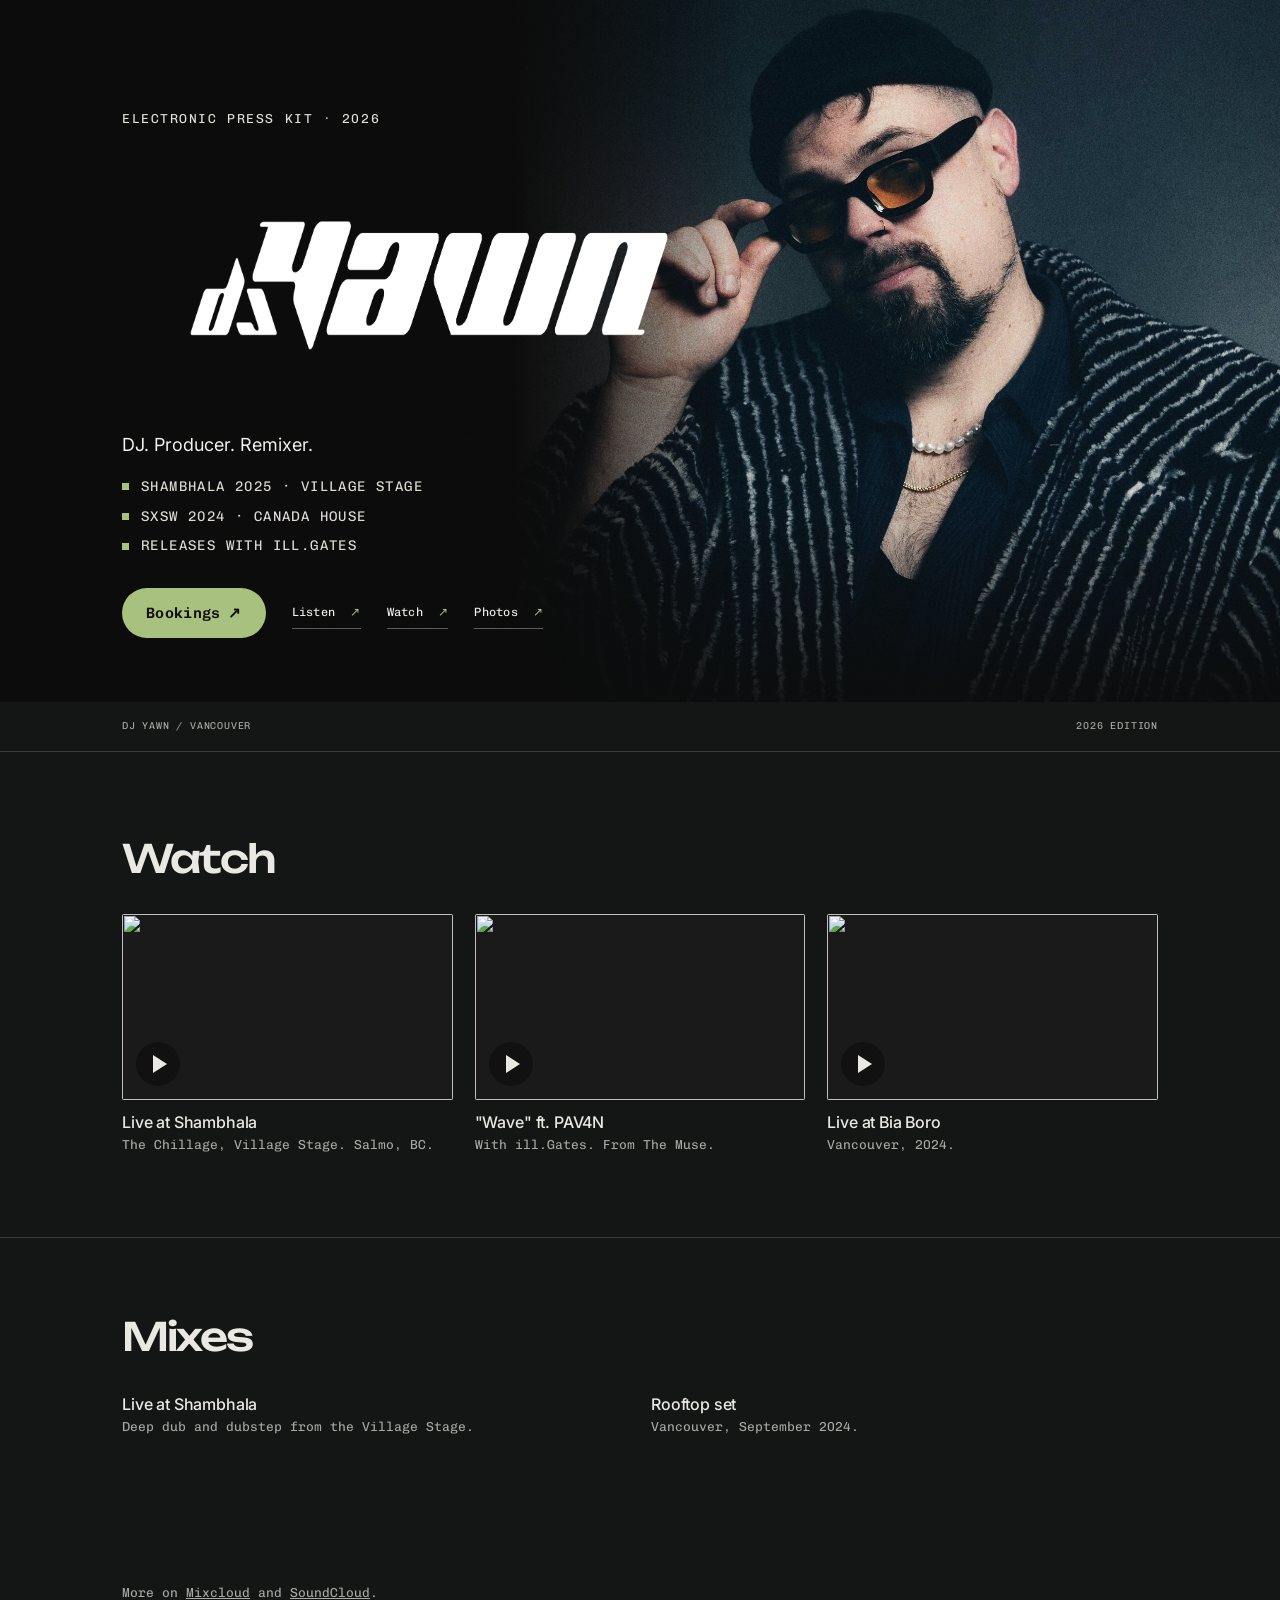
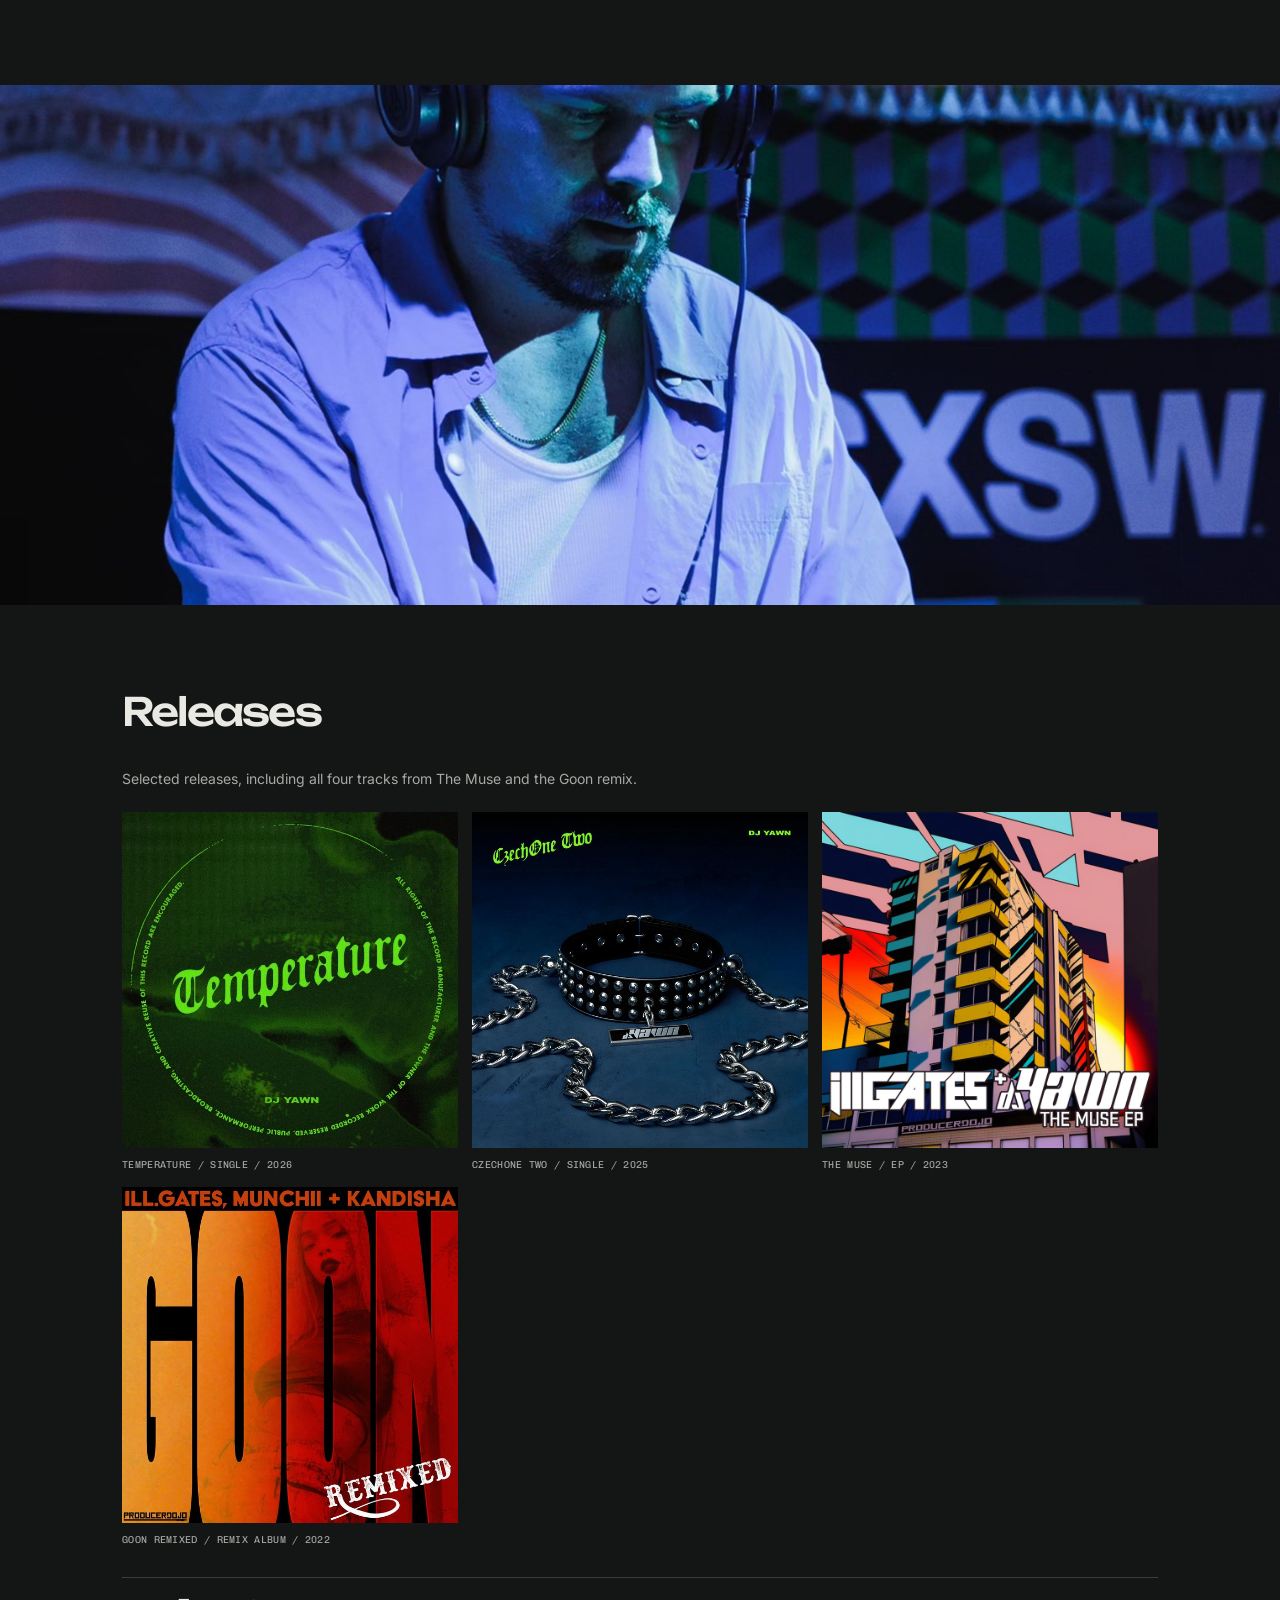
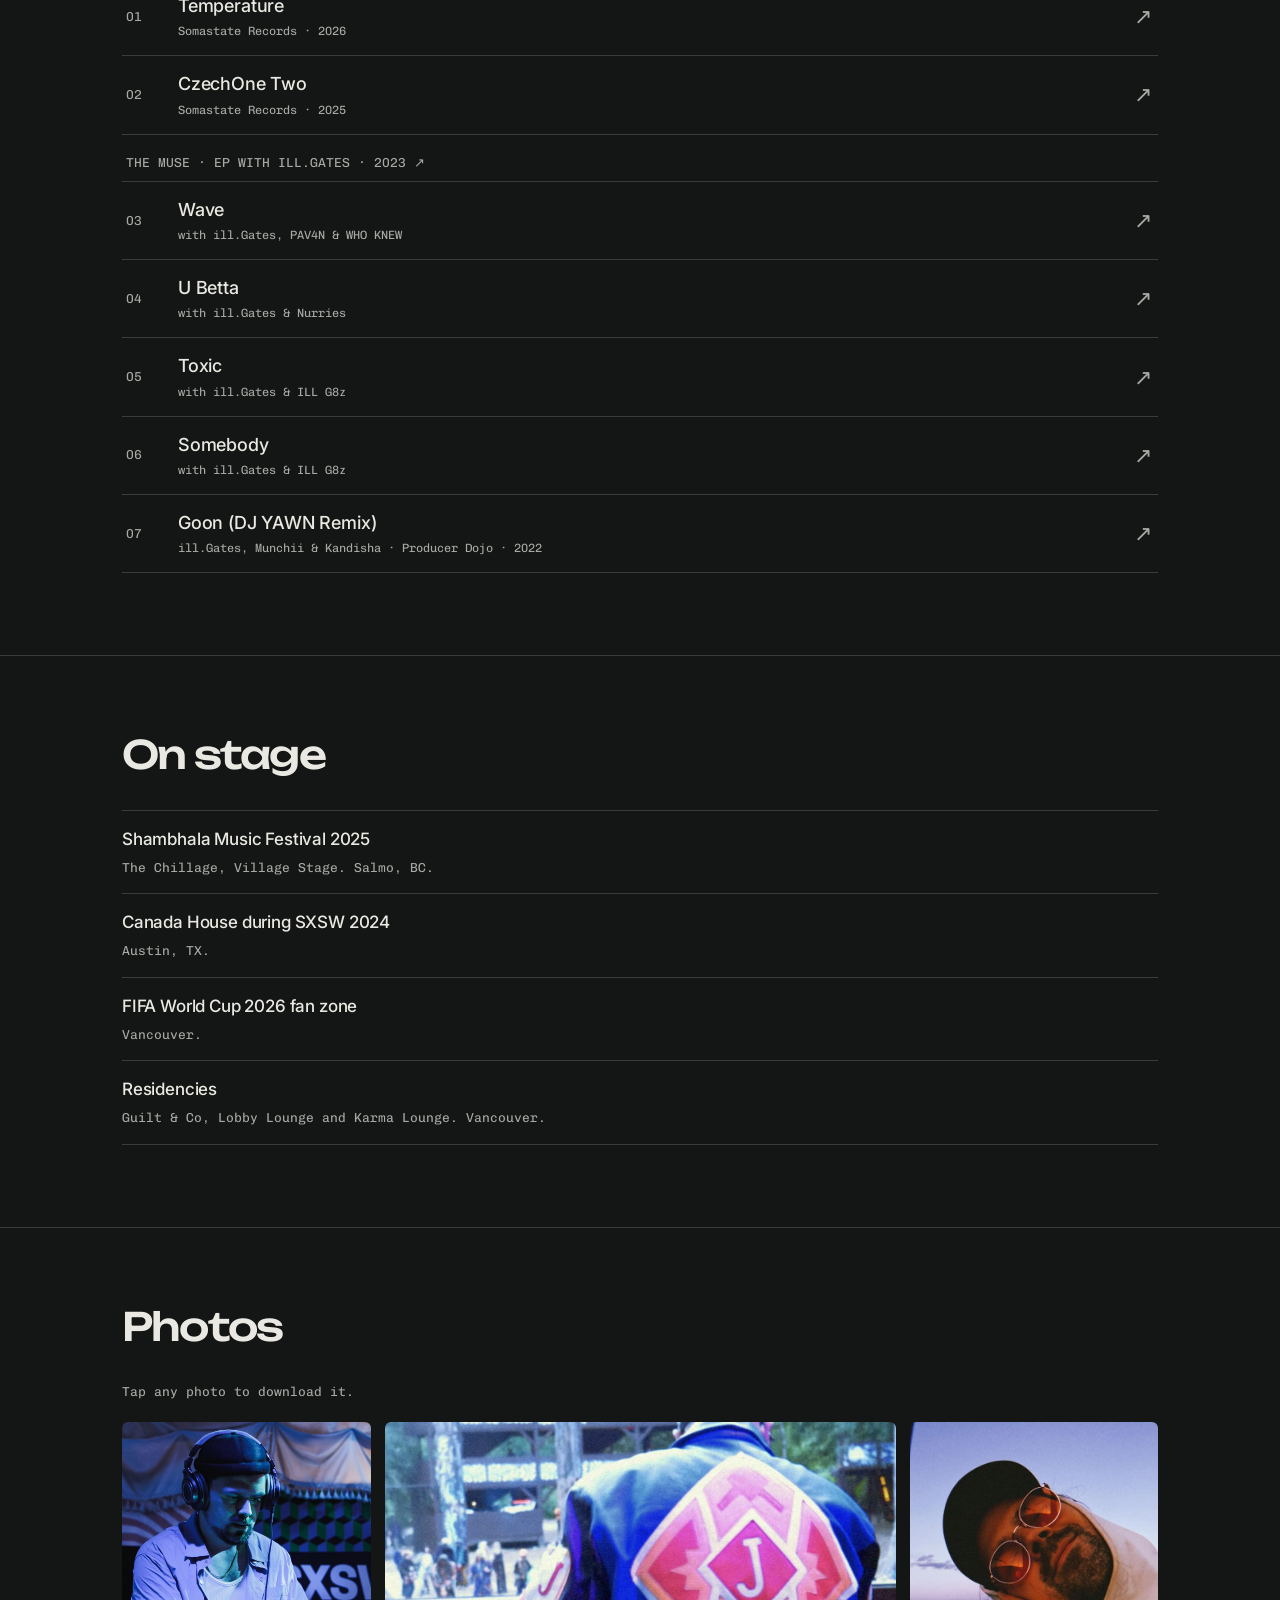
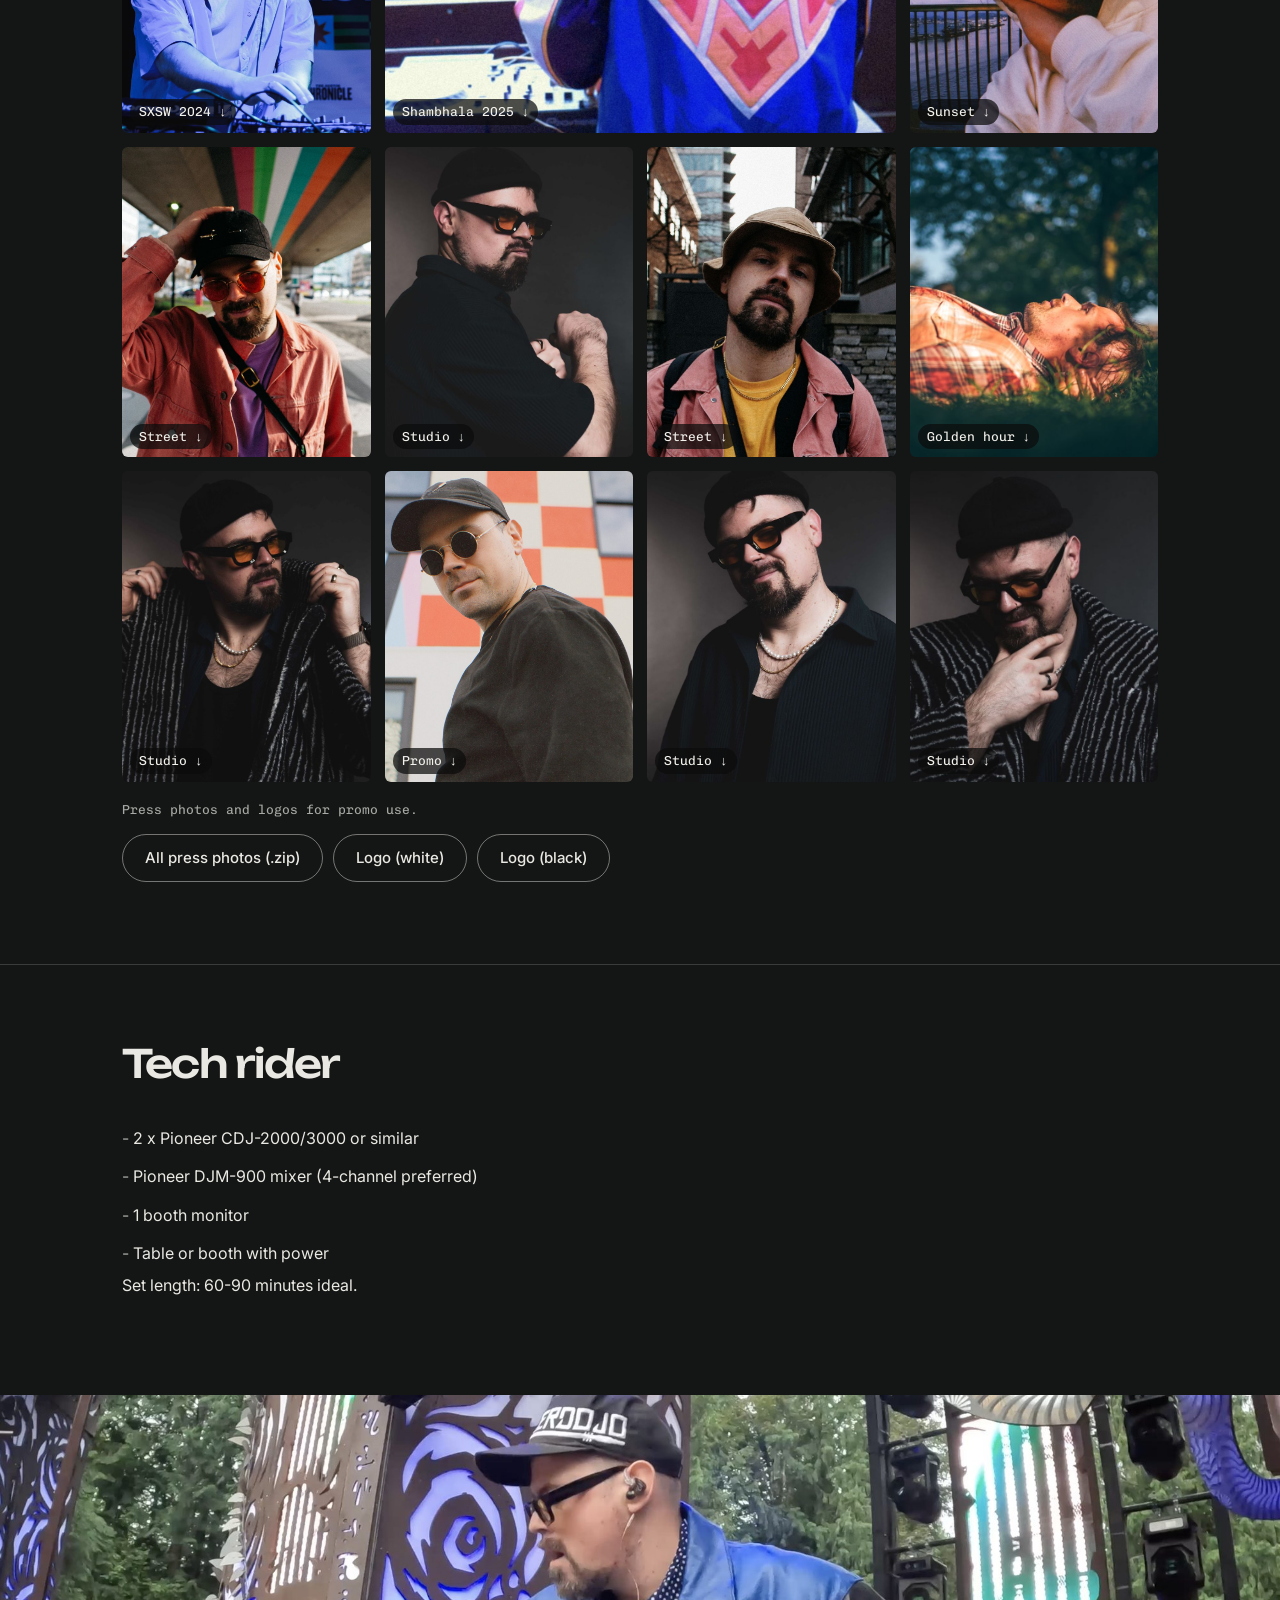
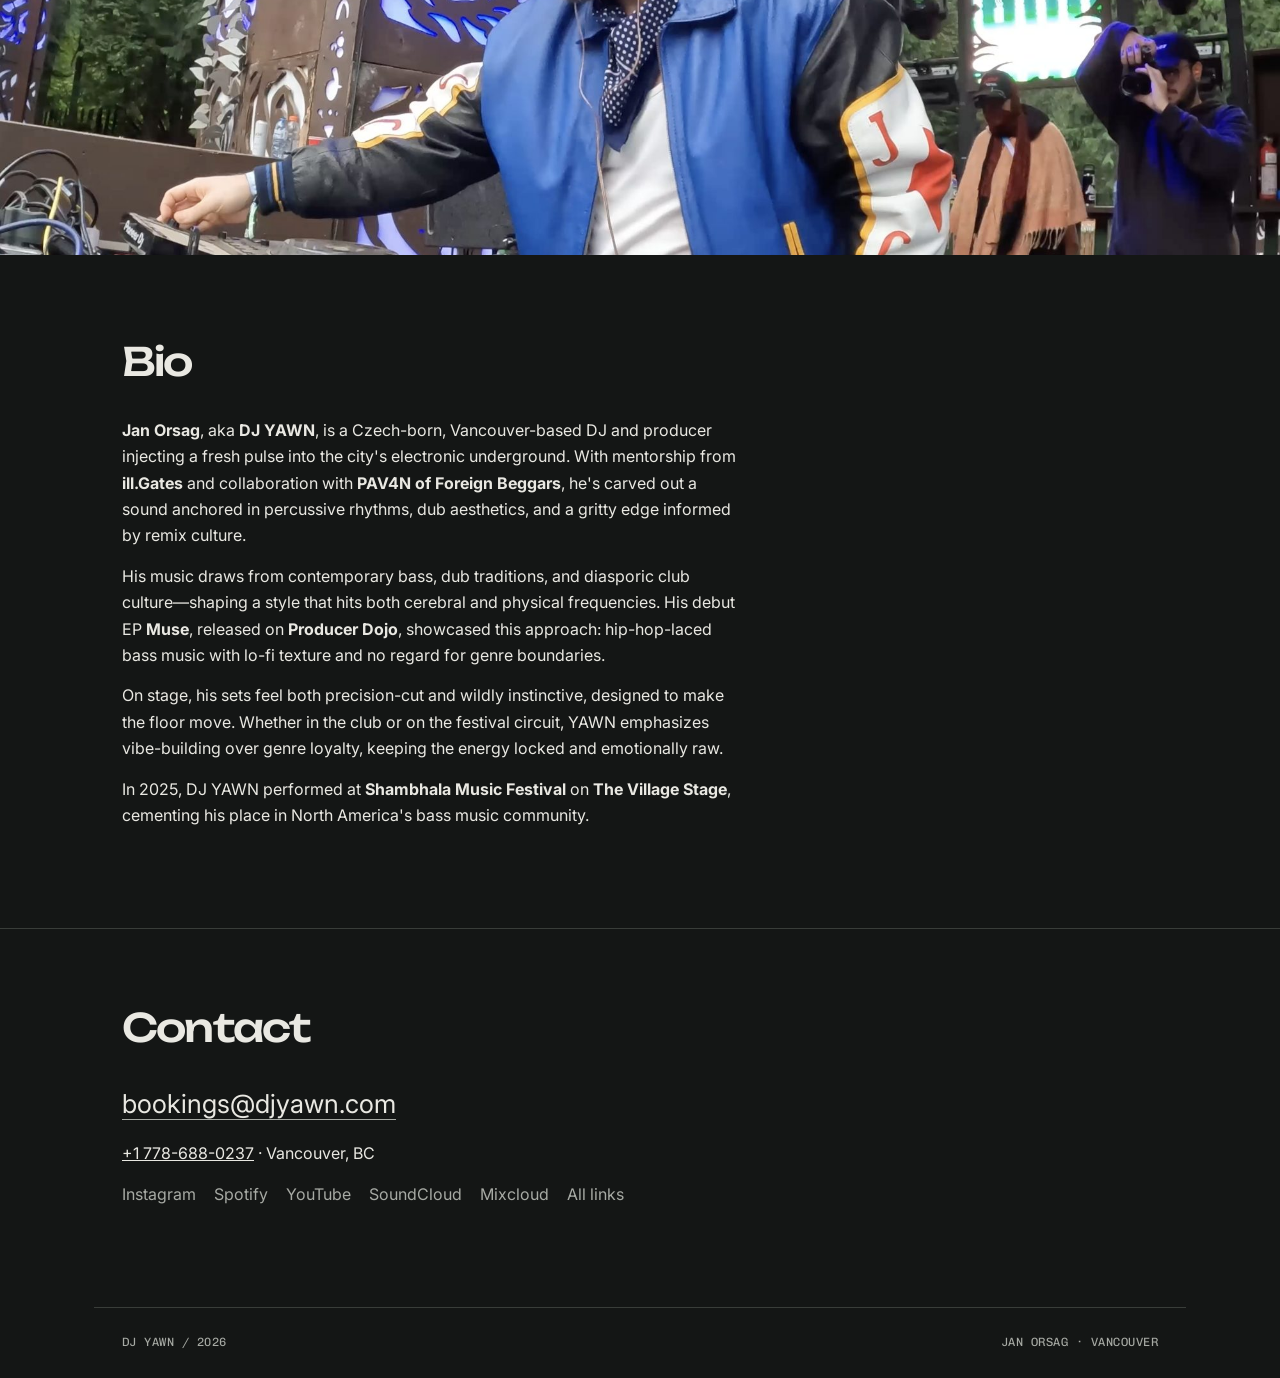
==== commit c5c169e4: "EPK: one photo grid Merge the original three photos and the eight press portraits into a single Phot" ====
--- a/index.html
+++ b/index.html
@@ -17,7 +17,7 @@
   <link rel="preconnect" href="https://fonts.googleapis.com">
   <link rel="preconnect" href="https://fonts.gstatic.com" crossorigin>
   <link href="https://fonts.googleapis.com/css2?family=Unbounded:wght@500;800&family=Chivo+Mono:wght@300;400&family=Inter:wght@400;500;600&display=swap" rel="stylesheet">
-  <link rel="stylesheet" href="style.css?v=7">
+  <link rel="stylesheet" href="style.css?v=8">
 </head>
 <body>
 
@@ -117,20 +117,17 @@
 
   <section class="wrap" id="photos">
     <h2>Photos</h2>
-    <div class="photos">
-      <figure><img src="images/web/promo-2024.jpg" alt="DJ YAWN promo portrait, 2024" loading="lazy"><figcaption>Promo, 2024</figcaption></figure>
-      <figure><img src="images/web/sxsw-2024.jpg" alt="DJ YAWN at SXSW, Austin, 2024" loading="lazy"><figcaption>SXSW, Austin, 2024</figcaption></figure>
-      <figure class="wide"><img src="images/web/shambhala-2025.jpg" alt="DJ YAWN at Shambhala, 2025" loading="lazy"><figcaption>Shambhala, 2025</figcaption></figure>
-    </div>
-    <h3 class="press-head" id="press-photos">Press portraits</h3>
-    <p class="more press-note">Tap any photo to download it full size.</p>
-    <div class="press-grid">
+    <p class="more press-note">Tap any photo to download it.</p>
+    <div class="press-grid" id="press-photos">
+      <a class="press-shot" href="images/web/sxsw-2024.jpg" download><img src="images/web/sxsw-2024.jpg" alt="DJ YAWN at SXSW, Austin, 2024" loading="lazy"><span>SXSW 2024 ↓</span></a>
+      <a class="press-shot wide" href="images/web/shambhala-2025.jpg" download><img src="images/web/shambhala-2025.jpg" alt="DJ YAWN at Shambhala, 2025" loading="lazy"><span>Shambhala 2025 ↓</span></a>
+      <a class="press-shot" href="downloads/press/dj-yawn-sunset.jpg" download><img src="images/web/press/dj-yawn-sunset.jpg" alt="DJ YAWN at sunset on a bridge, Vancouver" loading="lazy" style="object-position:45% 50%"><span>Sunset ↓</span></a>
       <a class="press-shot" href="downloads/press/dj-yawn-street-01.jpg" download><img src="images/web/press/dj-yawn-street-01.jpg" alt="DJ YAWN under a striped overpass, Vancouver" loading="lazy" style="object-position:50% 30%"><span>Street ↓</span></a>
-      <a class="press-shot" href="downloads/press/dj-yawn-sunset.jpg" download><img src="images/web/press/dj-yawn-sunset.jpg" alt="DJ YAWN at sunset on a bridge, Vancouver" loading="lazy" style="object-position:45% 50%"><span>Sunset ↓</span></a>
+      <a class="press-shot" href="downloads/press/dj-yawn-studio-05.jpg" download><img src="images/web/press/dj-yawn-studio-05.jpg" alt="DJ YAWN studio portrait, side profile" loading="lazy" style="object-position:50% 20%"><span>Studio ↓</span></a>
       <a class="press-shot" href="downloads/press/dj-yawn-street-02.jpg" download><img src="images/web/press/dj-yawn-street-02.jpg" alt="DJ YAWN in a bucket hat and pink jacket, Vancouver" loading="lazy" style="object-position:50% 30%"><span>Street ↓</span></a>
-      <a class="press-shot" href="downloads/press/dj-yawn-studio-05.jpg" download><img src="images/web/press/dj-yawn-studio-05.jpg" alt="DJ YAWN studio portrait, side profile" loading="lazy" style="object-position:50% 20%"><span>Studio ↓</span></a>
       <a class="press-shot" href="downloads/press/dj-yawn-golden-hour.jpg" download><img src="images/web/press/dj-yawn-golden-hour.jpg" alt="DJ YAWN lying in the grass at golden hour" loading="lazy" style="object-position:66% 50%"><span>Golden hour ↓</span></a>
       <a class="press-shot" href="downloads/press/dj-yawn-studio-06.jpg" download><img src="images/web/press/dj-yawn-studio-06.jpg" alt="DJ YAWN studio portrait, holding his coat collar" loading="lazy" style="object-position:50% 20%"><span>Studio ↓</span></a>
+      <a class="press-shot" href="images/web/promo-2024.jpg" download><img src="images/web/promo-2024.jpg" alt="DJ YAWN promo portrait, 2024" loading="lazy"><span>Promo ↓</span></a>
       <a class="press-shot" href="downloads/press/dj-yawn-studio-07.jpg" download><img src="images/web/press/dj-yawn-studio-07.jpg" alt="DJ YAWN studio portrait with pearl necklace" loading="lazy" style="object-position:50% 20%"><span>Studio ↓</span></a>
       <a class="press-shot" href="downloads/press/dj-yawn-studio-08.jpg" download><img src="images/web/press/dj-yawn-studio-08.jpg" alt="DJ YAWN studio portrait, hand on chin" loading="lazy" style="object-position:45% 50%"><span>Studio ↓</span></a>
     </div>
--- a/style.css
+++ b/style.css
@@ -321,3 +321,9 @@
 
 /* Film grain over the hero, drawn at screen resolution so it reads the same on phones and desktops. */
 .hero-grain{position:absolute;inset:0;background:url('images/web/grain.png') repeat;background-size:128px 128px;mix-blend-mode:overlay;opacity:.5;pointer-events:none}
+
+/* One photo grid: Shambhala spans two tiles so every row fills; dense flow closes the gap on phones. */
+.press-grid{grid-auto-flow:dense}
+.press-shot.wide{grid-column:span 2}
+.press-shot.wide img{position:absolute;inset:0;height:100%;aspect-ratio:auto}
+@media (max-width:767px){.press-shot.wide{aspect-ratio:16/10}}
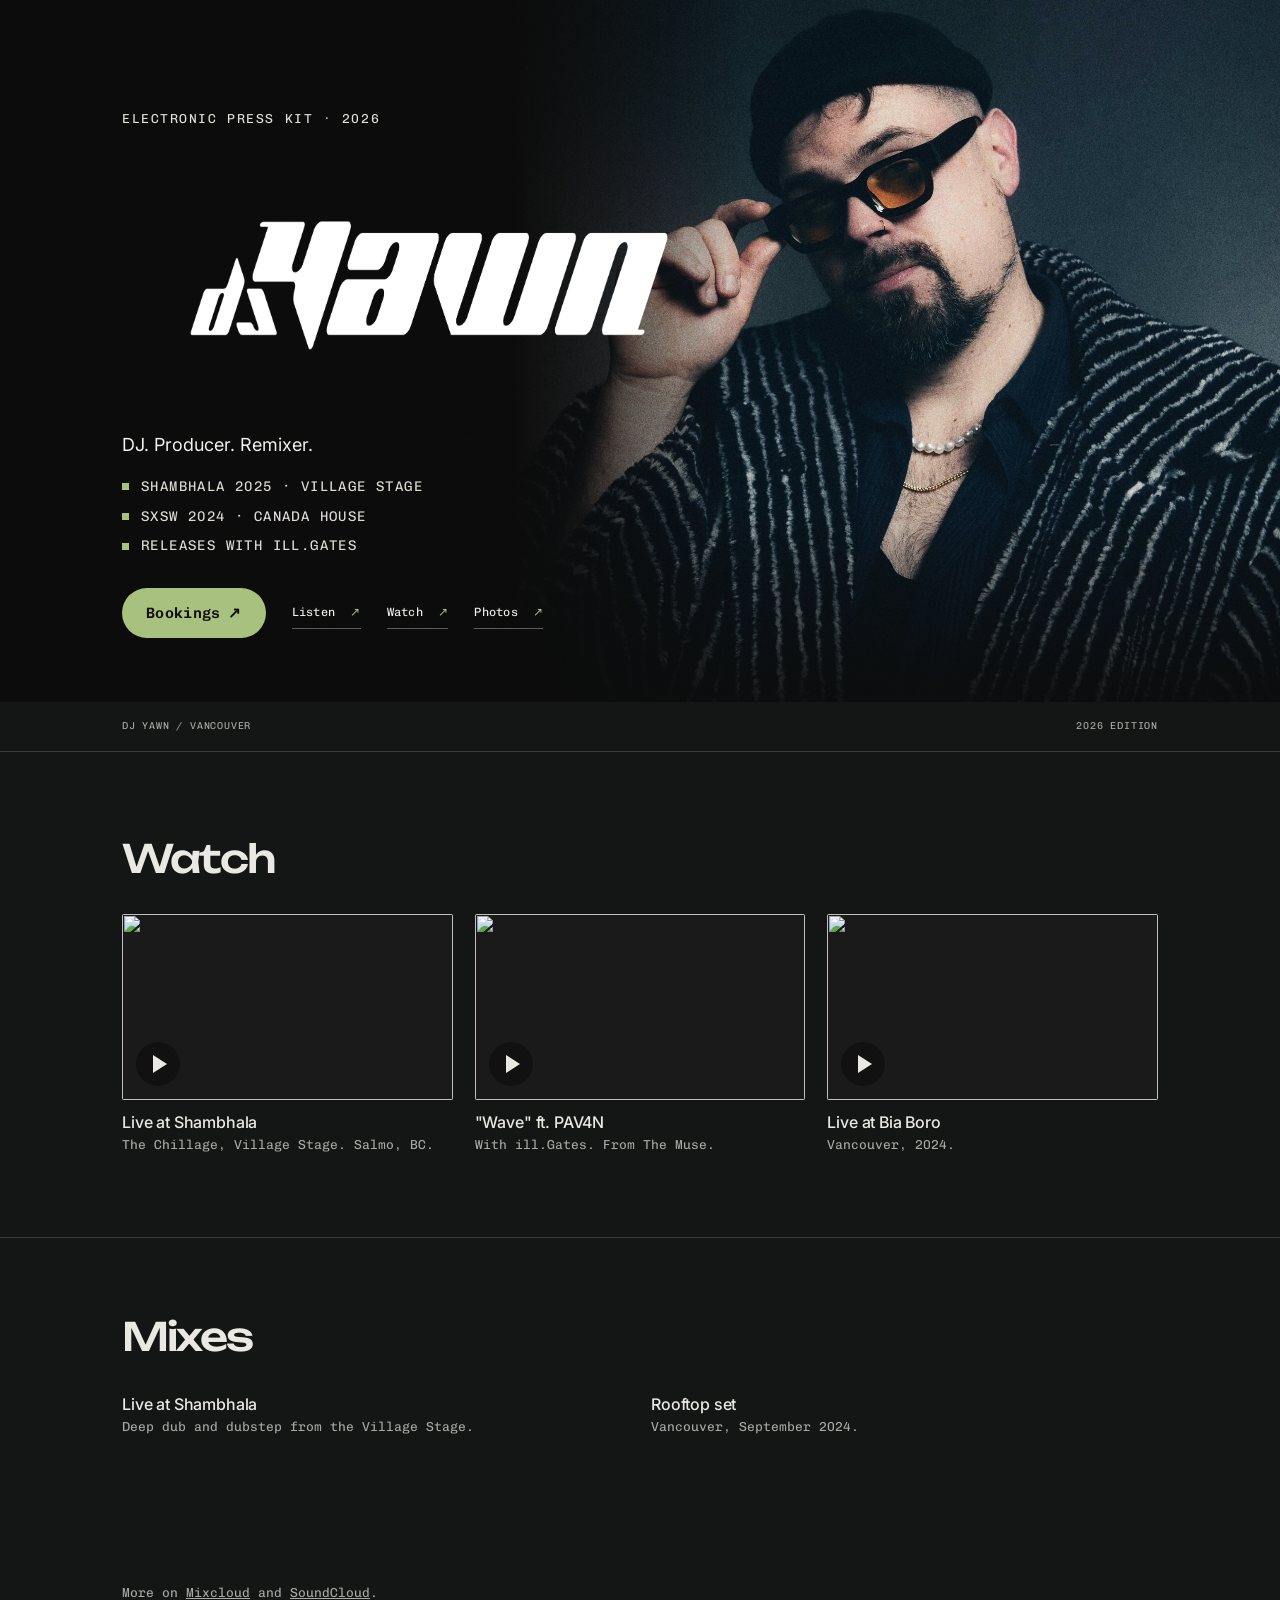
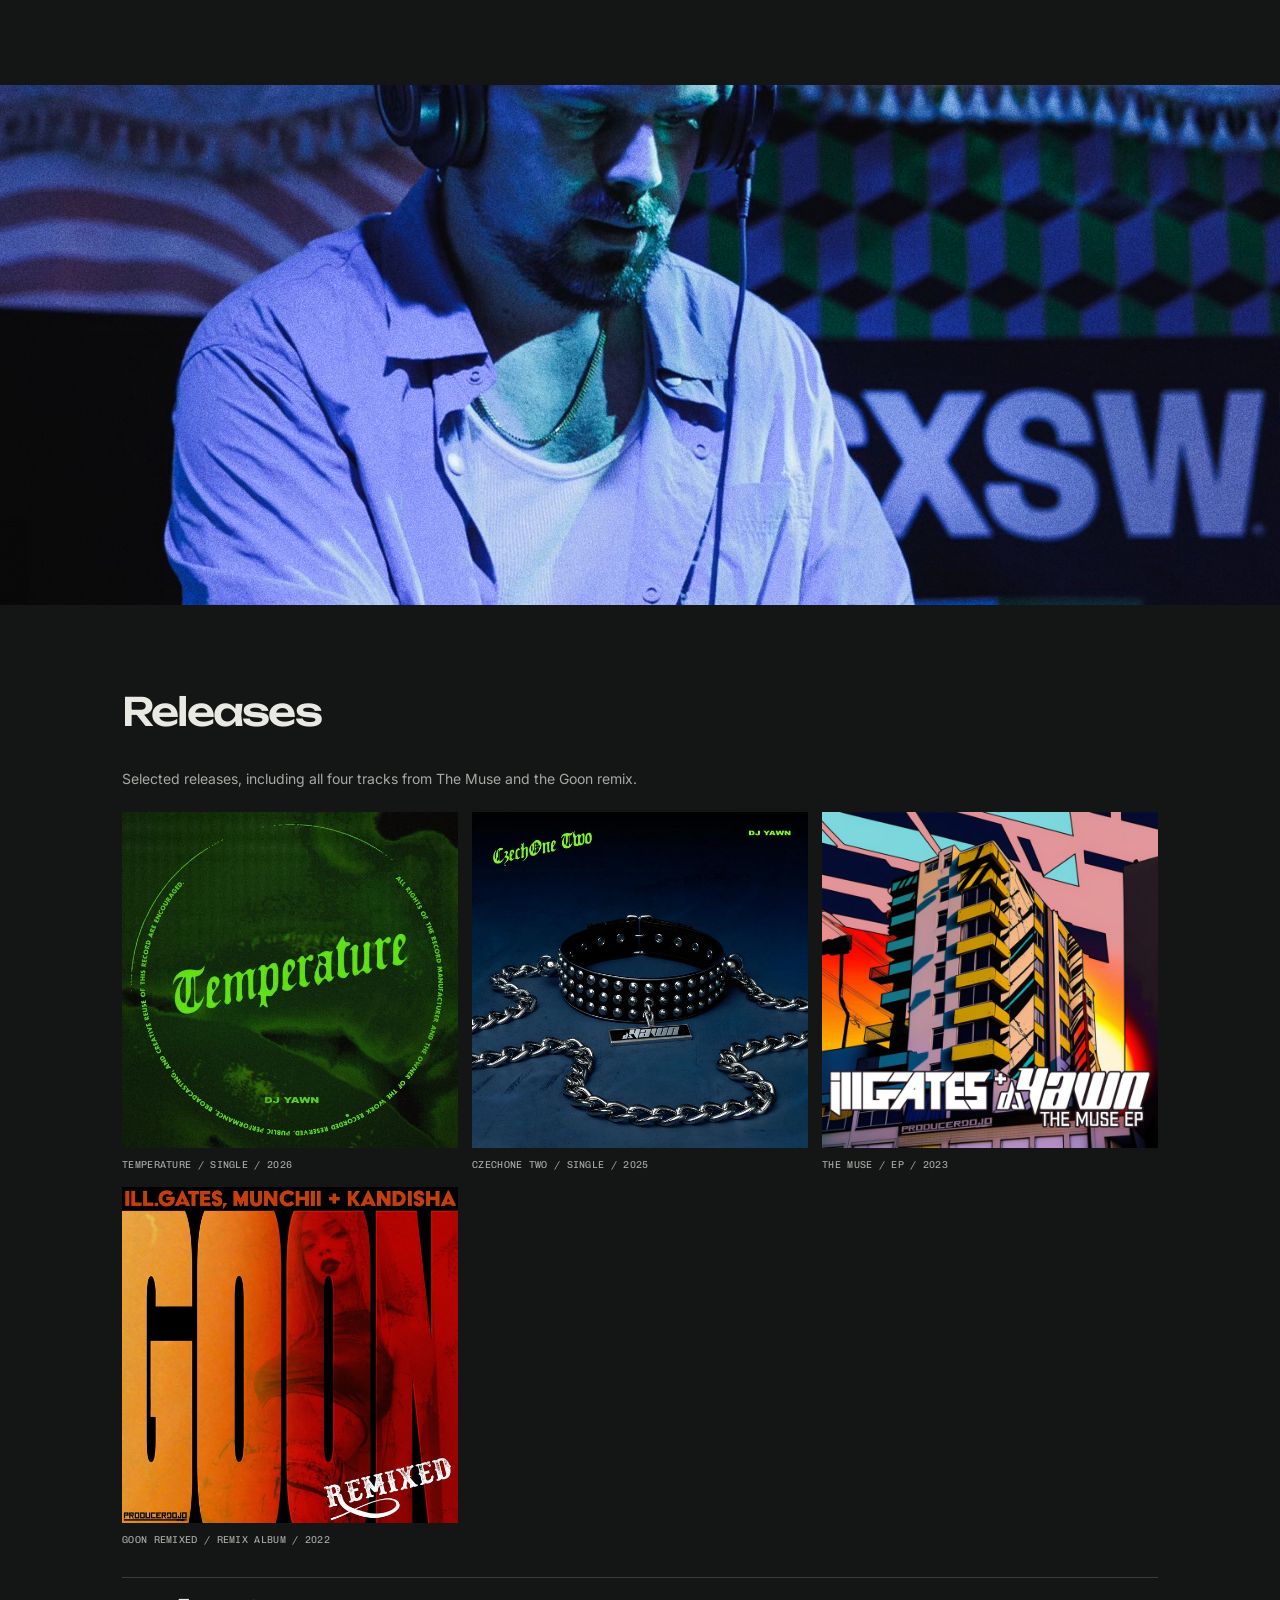
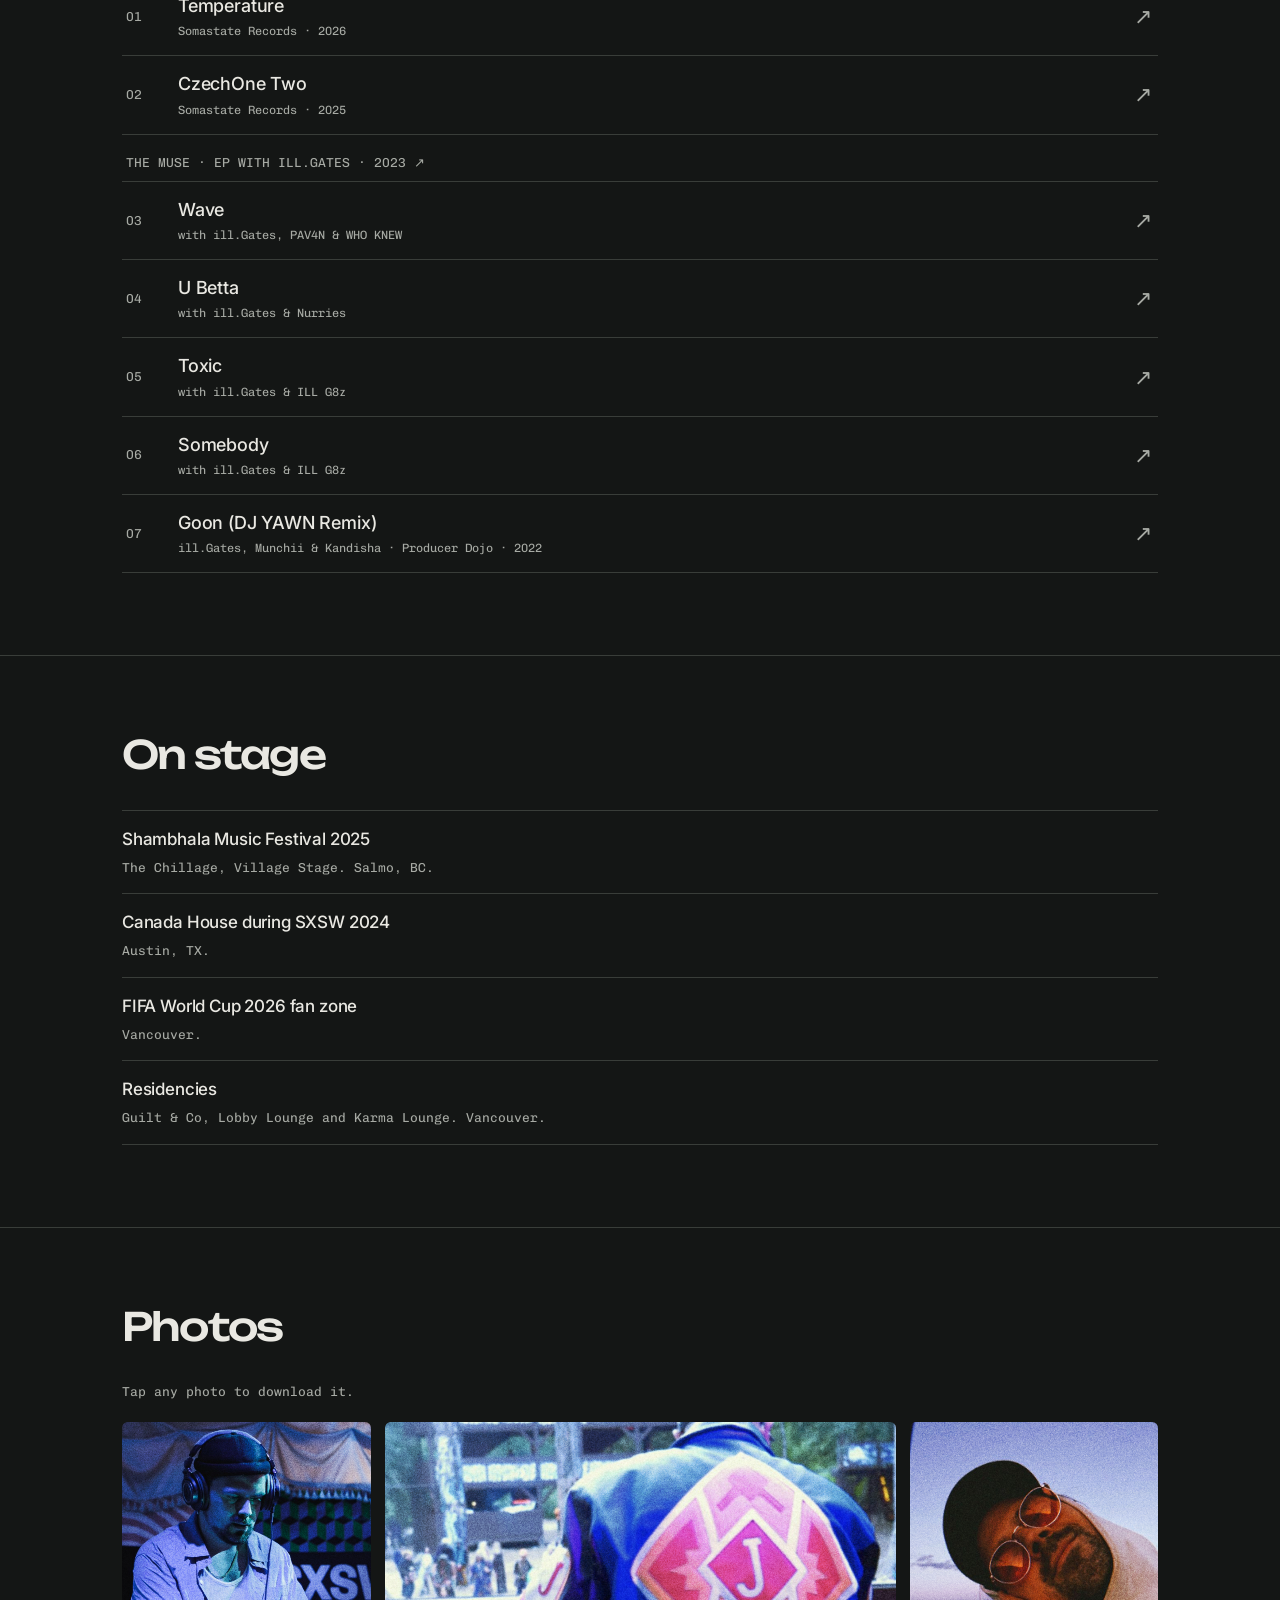
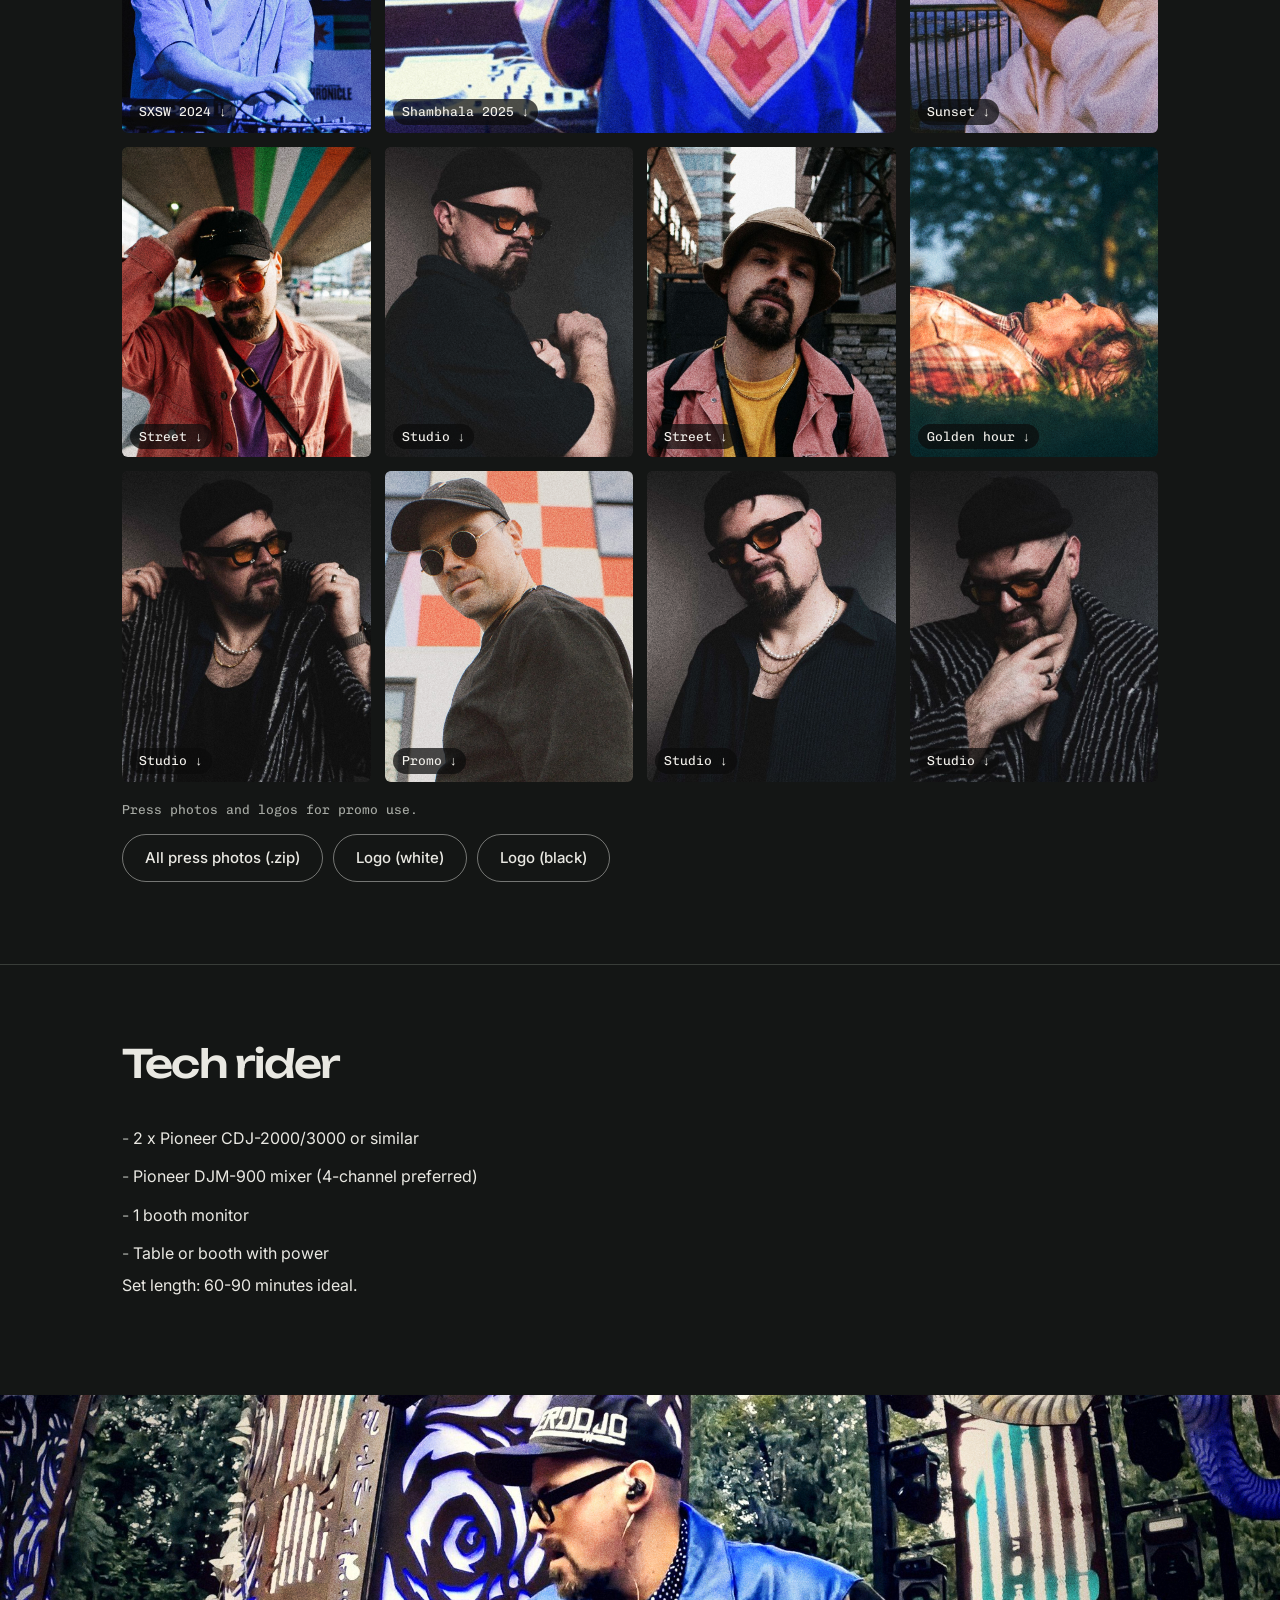
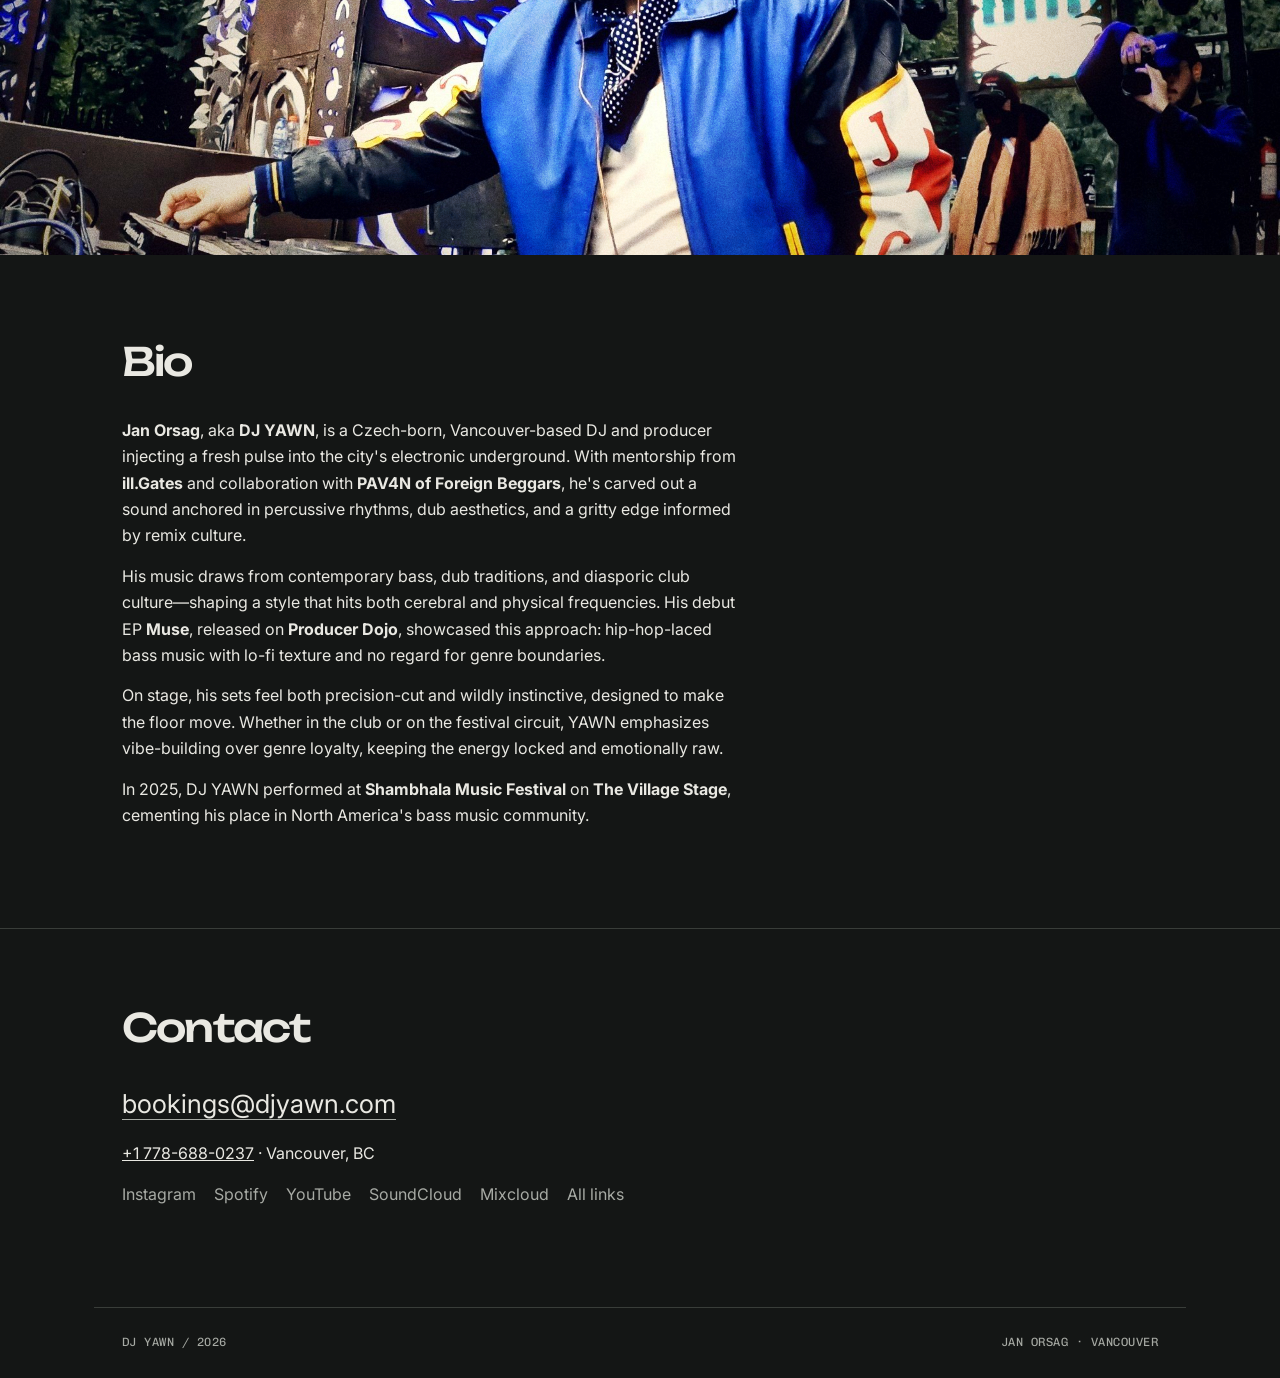
==== commit 5a8a5075: "EPK: film grain on every photo, stage grade on the last Shambhala shot - Grain overlay (images/web/g" ====
--- a/index.html
+++ b/index.html
@@ -17,7 +17,7 @@
   <link rel="preconnect" href="https://fonts.googleapis.com">
   <link rel="preconnect" href="https://fonts.gstatic.com" crossorigin>
   <link href="https://fonts.googleapis.com/css2?family=Unbounded:wght@500;800&family=Chivo+Mono:wght@300;400&family=Inter:wght@400;500;600&display=swap" rel="stylesheet">
-  <link rel="stylesheet" href="style.css?v=8">
+  <link rel="stylesheet" href="style.css?v=9">
 </head>
 <body>
 
--- a/style.css
+++ b/style.css
@@ -327,3 +327,9 @@
 .press-shot.wide{grid-column:span 2}
 .press-shot.wide img{position:absolute;inset:0;height:100%;aspect-ratio:auto}
 @media (max-width:767px){.press-shot.wide{aspect-ratio:16/10}}
+
+/* Film grain on every photo shown on the page (screen only; download files stay clean). */
+.press-shot::after,.photo-break::after{content:"";position:absolute;inset:0;background:url('images/web/grain.png') repeat;background-size:128px 128px;mix-blend-mode:overlay;opacity:.5;pointer-events:none}
+.press-shot span{z-index:2}
+/* Last Shambhala photo: stage grade (new file; the original stays in place). */
+.photo-break-village{background-image:url('images/web/hero-shambhala-film.jpg')}
